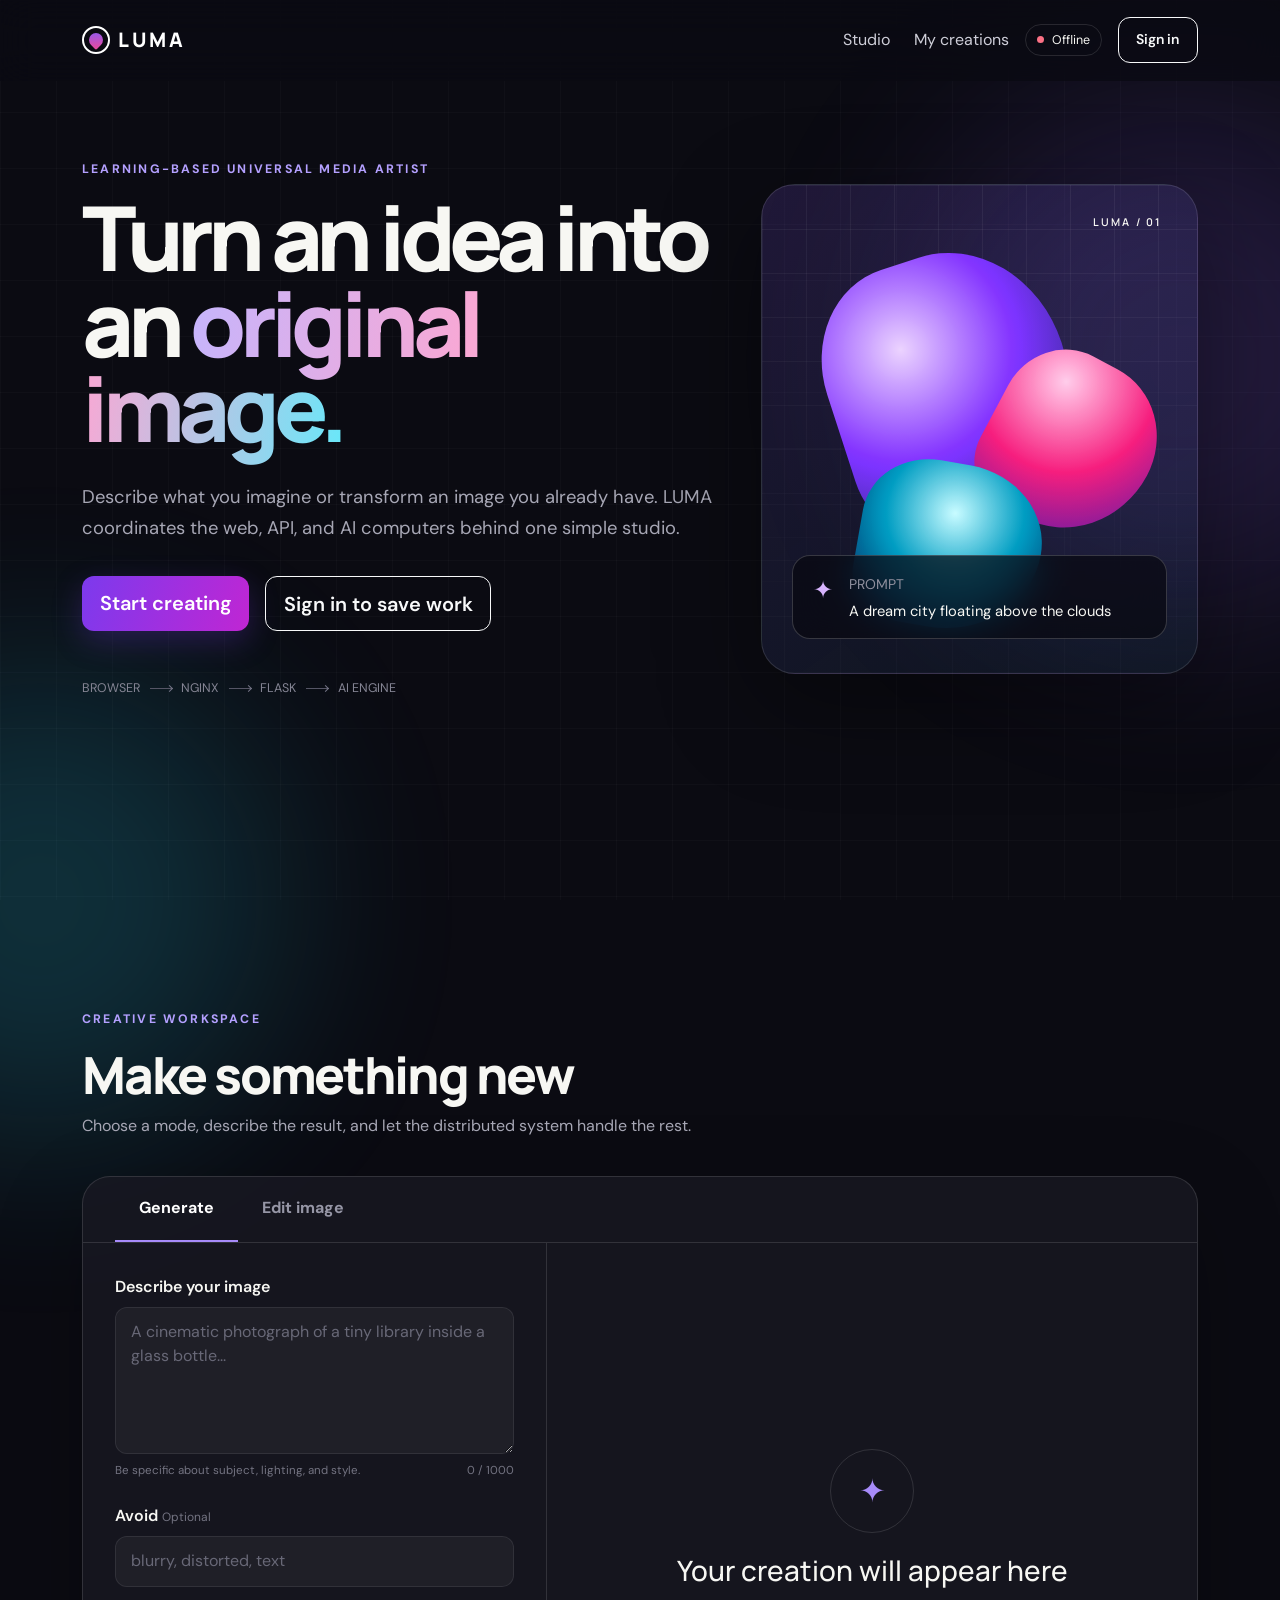
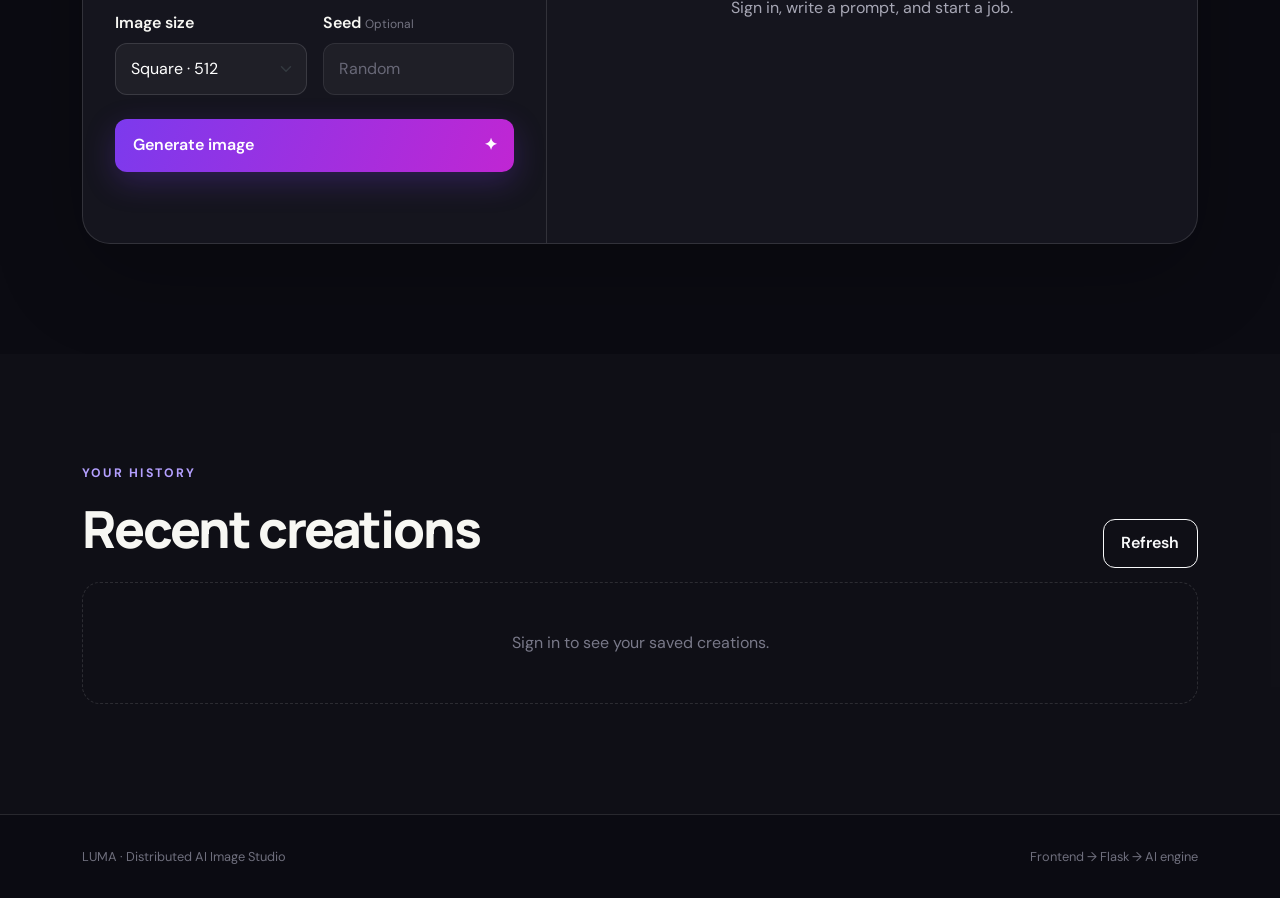
==== frontend/index.html @ ea2ad396 "docs(frontend): explain UI sections and browser flow in Thai" ====
<!doctype html>
<html lang="en">
<!-- ข้อมูลหน้าเว็บ ฟอนต์ Bootstrap และไฟล์ CSS ของโครงงาน -->
<head>
  <meta charset="utf-8">
  <meta name="viewport" content="width=device-width, initial-scale=1">
  <meta name="description" content="LUMA distributed AI image studio">
  <title>LUMA | AI Image Studio</title>
  <link rel="preconnect" href="https://fonts.googleapis.com">
  <link rel="preconnect" href="https://fonts.gstatic.com" crossorigin>
  <link href="https://fonts.googleapis.com/css2?family=DM+Sans:wght@400;500;600;700&family=Manrope:wght@600;700;800&display=swap" rel="stylesheet">
  <link href="https://cdn.jsdelivr.net/npm/bootstrap@5.3.3/dist/css/bootstrap.min.css" rel="stylesheet">
  <link rel="stylesheet" href="assets/styles.css">
</head>
<body>
  <!-- พื้นหลังตกแต่งที่ไม่เกี่ยวกับการประมวลผลภาพ AI -->
  <div class="ambient ambient-one"></div>
  <div class="ambient ambient-two"></div>

  <!-- แถบนำทาง แสดงสถานะบริการและการเข้าสู่ระบบ -->

  <nav class="navbar navbar-expand-lg navbar-dark fixed-top" aria-label="Main navigation">
    <div class="container-xl">
      <a class="navbar-brand d-flex align-items-center gap-2" href="#home" aria-label="LUMA home">
        <span class="brand-mark" aria-hidden="true"><span></span></span>
        <span>LUMA</span>
      </a>
      <button class="navbar-toggler" type="button" data-bs-toggle="collapse" data-bs-target="#mainNav" aria-controls="mainNav" aria-expanded="false" aria-label="Toggle navigation">
        <span class="navbar-toggler-icon"></span>
      </button>
      <div class="collapse navbar-collapse" id="mainNav">
        <div class="navbar-nav ms-auto align-items-lg-center gap-lg-2">
          <a class="nav-link" href="#studio">Studio</a>
          <a class="nav-link" href="#gallery">My creations</a>
          <span id="healthBadge" class="health-badge checking" title="Checking system health">
            <span class="health-dot"></span><span class="health-label">Checking</span>
          </span>
          <button id="loginButton" class="btn btn-sm btn-outline-light ms-lg-2" type="button">Sign in</button>
          <div id="userMenu" class="user-menu d-none ms-lg-2">
            <span id="usernameLabel"></span>
            <button id="logoutButton" class="btn btn-sm btn-ghost" type="button">Sign out</button>
          </div>
        </div>
      </div>
    </div>
  </nav>

  <main>
    <!-- ส่วนแนะนำโครงงานและปุ่มเข้าสู่พื้นที่สร้างภาพ -->
    <section id="home" class="hero-section">
      <div class="container-xl">
        <div class="row align-items-center g-5">
          <div class="col-lg-7">
            <p class="eyebrow">Learning-based Universal Media Artist</p>
            <h1>Turn an idea into an <span>original image.</span></h1>
            <p class="hero-copy">Describe what you imagine or transform an image you already have. LUMA coordinates the web, API, and AI computers behind one simple studio.</p>
            <div class="d-flex flex-wrap gap-3">
              <a href="#studio" class="btn btn-primary btn-lg">Start creating</a>
              <button id="heroSignIn" class="btn btn-outline-light btn-lg" type="button">Sign in to save work</button>
            </div>
            <div class="architecture-strip" aria-label="System request flow">
              <span>Browser</span><i></i><span>Nginx</span><i></i><span>Flask</span><i></i><span>AI engine</span>
            </div>
          </div>
          <div class="col-lg-5">
            <!-- ภาพประกอบตกแต่งด้วย CSS ไม่ใช่ผลลัพธ์ที่สร้างจาก AI -->
            <div class="hero-art" aria-hidden="true">
              <div class="art-grid"></div>
              <div class="orb orb-a"></div>
              <div class="orb orb-b"></div>
              <div class="orb orb-c"></div>
              <div class="prompt-card">
                <span class="spark">✦</span>
                <div>
                  <small>Prompt</small>
                  <p>A dream city floating above the clouds</p>
                </div>
              </div>
              <span class="art-label">LUMA / 01</span>
            </div>
          </div>
        </div>
      </div>
    </section>

    <!-- พื้นที่เลือกโหมดและรับคำสั่งสร้างหรือแก้ไขภาพ -->

    <section id="studio" class="studio-section">
      <div class="container-xl">
        <div class="section-heading">
          <p class="eyebrow">Creative workspace</p>
          <h2>Make something new</h2>
          <p>Choose a mode, describe the result, and let the distributed system handle the rest.</p>
        </div>

        <div class="studio-shell">
          <!-- แท็บเลือกโหมดที่ JavaScript ใช้สลับฟอร์ม -->
          <div class="studio-tabs" role="tablist" aria-label="Creation mode">
            <button class="studio-tab active" id="generateTab" type="button" role="tab" aria-selected="true">Generate</button>
            <button class="studio-tab" id="editTab" type="button" role="tab" aria-selected="false">Edit image</button>
          </div>

          <div class="row g-0">
            <div class="col-lg-5 control-panel">
              <!-- ฟอร์ม prompt สิ่งที่ไม่ต้องการ ขนาดภาพ และ seed -->
              <form id="generateForm">
                <label class="form-label" for="prompt">Describe your image</label>
                <textarea id="prompt" class="form-control" rows="5" maxlength="1000" required placeholder="A cinematic photograph of a tiny library inside a glass bottle..."></textarea>
                <div class="form-hint"><span>Be specific about subject, lighting, and style.</span><span id="promptCount">0 / 1000</span></div>

                <label class="form-label mt-4" for="negativePrompt">Avoid <span class="optional">Optional</span></label>
                <input id="negativePrompt" class="form-control" maxlength="1000" placeholder="blurry, distorted, text">

                <div class="row g-3 mt-2">
                  <div class="col-6">
                    <label class="form-label" for="imageSize">Image size</label>
                    <select id="imageSize" class="form-select">
                      <option value="512x512">Square · 512</option>
                      <option value="768x512">Landscape · 768 × 512</option>
                      <option value="512x768">Portrait · 512 × 768</option>
                      <option value="768x768">Large square · 768</option>
                    </select>
                  </div>
                  <div class="col-6">
                    <label class="form-label" for="seed">Seed <span class="optional">Optional</span></label>
                    <input id="seed" class="form-control" type="number" min="0" max="4294967295" placeholder="Random">
                  </div>
                </div>

                <button class="btn btn-primary w-100 mt-4 create-button" type="submit">
                  <span>Generate image</span><span aria-hidden="true">✦</span>
                </button>
              </form>

              <!-- ฟอร์มอัปโหลดภาพต้นทางและกำหนดระดับการแก้ไข -->

              <form id="editForm" class="d-none">
                <label class="upload-zone" for="editImage">
                  <input id="editImage" type="file" accept="image/png,image/jpeg,image/webp" required>
                  <span class="upload-icon">↥</span>
                  <strong>Choose an image</strong>
                  <small>PNG, JPEG, or WebP up to 16 MB</small>
                  <span id="fileName" class="file-name"></span>
                </label>

                <label class="form-label mt-4" for="editPrompt">Editing instruction</label>
                <textarea id="editPrompt" class="form-control" rows="4" maxlength="1000" required placeholder="Turn the background into a quiet snowy forest..."></textarea>

                <label class="form-label mt-4" for="strength">Transformation strength <span id="strengthValue">65%</span></label>
                <input id="strength" class="form-range" type="range" min="0" max="1" value="0.65" step="0.05">

                <button class="btn btn-primary w-100 mt-4 create-button" type="submit">
                  <span>Edit image</span><span aria-hidden="true">✦</span>
                </button>
              </form>
            </div>

            <!-- ส่วนผลลัพธ์ แยกสถานะว่าง กำลังประมวลผล และภาพที่เสร็จแล้ว -->

            <div class="col-lg-7 result-panel">
              <div id="emptyResult" class="empty-result">
                <div class="empty-icon">✦</div>
                <h3>Your creation will appear here</h3>
                <p>Sign in, write a prompt, and start a job.</p>
              </div>
              <!-- แสดงรหัสงานและความคืบหน้าที่ได้จากการ polling -->
              <div id="jobProgress" class="job-progress d-none" aria-live="polite">
                <div class="loader-orbit"><span></span></div>
                <p class="eyebrow">AI job in progress</p>
                <h3 id="jobStatusText">Preparing your request</h3>
                <div class="progress" role="progressbar" aria-label="Generation progress">
                  <div id="progressBar" class="progress-bar" style="width: 4%"></div>
                </div>
                <small id="jobIdLabel"></small>
              </div>
              <!-- แสดงภาพและลิงก์ดาวน์โหลดที่ Backend อนุญาต -->
              <div id="resultView" class="result-view d-none">
                <img id="resultImage" alt="Generated result">
                <div class="result-actions">
                  <div><small>Completed</small><strong id="resultPrompt"></strong></div>
                  <a id="downloadButton" class="btn btn-light" download>Download</a>
                </div>
              </div>
            </div>
          </div>
        </div>
      </div>
    </section>

    <!-- ประวัติงานของผู้ใช้และปุ่มโหลดข้อมูลใหม่ -->

    <section id="gallery" class="gallery-section">
      <div class="container-xl">
        <div class="section-heading d-flex flex-column flex-md-row justify-content-between align-items-md-end gap-3">
          <div><p class="eyebrow">Your history</p><h2>Recent creations</h2></div>
          <button id="refreshJobs" class="btn btn-outline-light" type="button">Refresh</button>
        </div>
        <div id="jobsGrid" class="row g-4"></div>
        <div id="emptyGallery" class="empty-gallery">Sign in to see your saved creations.</div>
      </div>
    </section>
  </main>

  <!-- ข้อความท้ายหน้าและลำดับบริการหลัก -->

  <footer>
    <div class="container-xl d-flex flex-column flex-md-row justify-content-between gap-2">
      <span>LUMA · Distributed AI Image Studio</span>
      <span>Frontend → Flask → AI engine</span>
    </div>
  </footer>

  <!-- หน้าต่างร่วมสำหรับสมัครสมาชิกและเข้าสู่ระบบ -->

  <div class="modal fade" id="authModal" tabindex="-1" aria-labelledby="authTitle" aria-hidden="true">
    <div class="modal-dialog modal-dialog-centered">
      <div class="modal-content auth-card">
        <button type="button" class="btn-close btn-close-white ms-auto" data-bs-dismiss="modal" aria-label="Close"></button>
        <p class="eyebrow">Welcome to LUMA</p>
        <h2 id="authTitle">Sign in</h2>
        <p id="authSubtitle">Continue creating and keep your image history.</p>
        <form id="authForm">
          <label class="form-label" for="username">Username</label>
          <input id="username" class="form-control" autocomplete="username" minlength="3" maxlength="40" required>
          <label class="form-label mt-3" for="password">Password</label>
          <input id="password" class="form-control" type="password" autocomplete="current-password" minlength="8" required>
          <div id="authError" class="form-error d-none" role="alert"></div>
          <button id="authSubmit" class="btn btn-primary w-100 mt-4" type="submit">Sign in</button>
        </form>
        <button id="authSwitch" class="auth-switch" type="button">Need an account? Register</button>
      </div>
    </div>
  </div>

  <!-- พื้นที่แจ้งผลการทำงานและข้อผิดพลาดแบบข้อความสั้น -->

  <div class="toast-container position-fixed bottom-0 end-0 p-3">
    <div id="appToast" class="toast text-bg-dark border-0" role="status" aria-live="polite">
      <div class="d-flex"><div id="toastMessage" class="toast-body"></div><button type="button" class="btn-close btn-close-white me-2 m-auto" data-bs-dismiss="toast" aria-label="Close"></button></div>
    </div>
  </div>

  <!-- โหลด Bootstrap ก่อน app.js ซึ่งเรียกใช้ Modal และ Toast -->

  <script src="https://cdn.jsdelivr.net/npm/bootstrap@5.3.3/dist/js/bootstrap.bundle.min.js"></script>
  <script src="assets/app.js"></script>
</body>
</html>
---- frontend/assets/styles.css ----
/* ตัวแปรสีที่ใช้ร่วมกันทั้งหน้าเว็บ */
:root {
  --ink: #f7f7f3;
  --muted: #a7a7b5;
  --night: #0b0b12;
  --panel: rgba(24, 24, 34, 0.84);
  --line: rgba(255, 255, 255, 0.12);
  --violet: #8b5cf6;
  --pink: #ec4899;
  --cyan: #22d3ee;
}

/* กำหนด box model ให้ความกว้างรวม padding และ border */

* { box-sizing: border-box; }

/* การเลื่อนไปยังส่วนต่าง ๆ ของหน้าเว็บ */

html { scroll-behavior: smooth; }

/* สีพื้น ตัวอักษร และขอบเขตหน้าเว็บ */

body {
  background: var(--night);
  color: var(--ink);
  font-family: "DM Sans", sans-serif;
  min-height: 100vh;
  overflow-x: hidden;
}

/* พื้นหลังลายตารางโดยไม่บังการคลิก */

body::before {
  background-image: linear-gradient(rgba(255,255,255,.025) 1px, transparent 1px), linear-gradient(90deg, rgba(255,255,255,.025) 1px, transparent 1px);
  background-size: 56px 56px;
  content: "";
  inset: 0;
  pointer-events: none;
  position: fixed;
  z-index: -2;
}

/* แสงพื้นหลังเบลอและตำแหน่งองค์ประกอบตกแต่ง */

.ambient { border-radius: 50%; filter: blur(100px); opacity: .18; pointer-events: none; position: fixed; z-index: -1; }
.ambient-one { background: var(--violet); height: 520px; right: -160px; top: 100px; width: 520px; }
.ambient-two { background: var(--cyan); bottom: -240px; height: 480px; left: -200px; width: 480px; }

/* ฟอนต์และขนาดหัวข้อที่ปรับตามความกว้างจอ */

h1, h2, h3, .navbar-brand { font-family: "Manrope", sans-serif; }
h1 { font-size: clamp(3.2rem, 7vw, 6.7rem); font-weight: 800; letter-spacing: -.07em; line-height: .95; max-width: 820px; }
h1 span { background: linear-gradient(100deg, #c4b5fd, #f9a8d4 52%, #67e8f9); -webkit-background-clip: text; background-clip: text; color: transparent; }
h2 { font-size: clamp(2rem, 4vw, 3.4rem); font-weight: 800; letter-spacing: -.04em; }

/* แถบนำทาง โลโก้ และปุ่มบัญชีผู้ใช้ */

.navbar { backdrop-filter: blur(18px); background: rgba(11, 11, 18, .72); border-bottom: 1px solid transparent; padding: 1rem 0; }
.navbar-brand { font-weight: 800; letter-spacing: .13em; }
.brand-mark { border: 2px solid white; border-radius: 50%; display: grid; height: 28px; place-items: center; transform: rotate(45deg); width: 28px; }
.brand-mark span { background: linear-gradient(135deg, var(--violet), var(--pink)); border-radius: 50% 50% 10% 50%; height: 14px; width: 14px; }
.nav-link { color: #ceced8; }
.nav-link:hover { color: white; }
.btn-ghost { color: #c9c9d4; }

/* สีและจุดแสดงสถานะพร้อมใช้งานหรือขาดการเชื่อมต่อ */

.health-badge { align-items: center; border: 1px solid var(--line); border-radius: 99px; display: inline-flex; font-size: .78rem; gap: .45rem; margin: .5rem 0; padding: .35rem .7rem; }
.health-dot { background: #fbbf24; border-radius: 50%; height: 7px; width: 7px; }
.health-badge.ok .health-dot { background: #34d399; box-shadow: 0 0 10px #34d399; }
.health-badge.offline .health-dot { background: #fb7185; }
.user-menu { align-items: center; display: flex; gap: .4rem; }

/* ส่วนแนะนำ ปุ่มหลัก และแผนผังลำดับบริการ */

.hero-section { min-height: 100vh; padding: 160px 0 90px; }
.eyebrow { color: #b4a0ff; font-size: .77rem; font-weight: 700; letter-spacing: .18em; margin-bottom: 1rem; text-transform: uppercase; }
.hero-copy { color: var(--muted); font-size: 1.15rem; line-height: 1.7; margin: 2rem 0; max-width: 660px; }
.btn { border-radius: 12px; font-weight: 600; padding: .72rem 1.1rem; }
.btn-primary { background: linear-gradient(110deg, #7c3aed, #c026d3); border: 0; box-shadow: 0 10px 30px rgba(124, 58, 237, .25); }
.btn-primary:hover { background: linear-gradient(110deg, #8b5cf6, #db2777); transform: translateY(-1px); }
.architecture-strip { align-items: center; color: #858594; display: flex; flex-wrap: wrap; font-size: .78rem; gap: .6rem; margin-top: 3rem; text-transform: uppercase; }
.architecture-strip i { background: #555565; height: 1px; position: relative; width: 22px; }
.architecture-strip i::after { border-right: 1px solid #777789; border-top: 1px solid #777789; content: ""; height: 5px; position: absolute; right: 0; top: -2px; transform: rotate(45deg); width: 5px; }

/* จัดรูปทรงและแสงของภาพประกอบหน้าแรกด้วย CSS */

.hero-art { aspect-ratio: 1 / 1.12; background: linear-gradient(145deg, rgba(139,92,246,.17), rgba(34,211,238,.05)); border: 1px solid var(--line); border-radius: 34px; box-shadow: 0 30px 100px rgba(0,0,0,.4); overflow: hidden; position: relative; }
.art-grid { background-image: linear-gradient(rgba(255,255,255,.06) 1px, transparent 1px), linear-gradient(90deg, rgba(255,255,255,.06) 1px, transparent 1px); background-size: 44px 44px; inset: 0; mask-image: linear-gradient(to bottom, black, transparent); position: absolute; }
.orb { border-radius: 45% 55% 65% 35%; filter: saturate(1.2); position: absolute; }
.orb-a { background: radial-gradient(circle at 35% 30%, #e9d5ff, #7c3aed 45%, #172554); height: 56%; left: 16%; top: 14%; transform: rotate(-18deg); width: 55%; }
.orb-b { background: radial-gradient(circle at 30% 20%, #fbcfe8, #db2777 50%, #4c1d95); height: 36%; right: 10%; top: 35%; transform: rotate(28deg); width: 38%; }
.orb-c { background: radial-gradient(circle at 50% 30%, #cffafe, #0891b2 50%, #1e1b4b); bottom: 9%; height: 34%; left: 22%; transform: rotate(10deg); width: 42%; }
.prompt-card { align-items: flex-start; backdrop-filter: blur(18px); background: rgba(9,9,17,.72); border: 1px solid rgba(255,255,255,.18); border-radius: 18px; bottom: 7%; display: flex; gap: 1rem; left: 7%; padding: 1rem 1.2rem; position: absolute; right: 7%; }
.prompt-card .spark { color: #d8b4fe; font-size: 1.5rem; }
.prompt-card small { color: #8f8f9d; text-transform: uppercase; }
.prompt-card p { font-size: .92rem; margin: .2rem 0 0; }
.art-label { font: 600 .67rem "Manrope"; letter-spacing: .2em; position: absolute; right: 8%; top: 6%; }

/* ระยะห่างพื้นที่ทำงาน แท็บ ฟอร์ม และช่องอัปโหลด */

.studio-section, .gallery-section { padding: 110px 0; }
.section-heading { margin-bottom: 2.4rem; }
.section-heading > p:last-child { color: var(--muted); max-width: 650px; }
.studio-shell { background: var(--panel); border: 1px solid var(--line); border-radius: 28px; box-shadow: 0 30px 90px rgba(0,0,0,.24); overflow: hidden; }
.studio-tabs { border-bottom: 1px solid var(--line); display: flex; padding: 0 2rem; }
.studio-tab { background: none; border: 0; border-bottom: 2px solid transparent; color: #9696a6; font-weight: 700; padding: 1.2rem 1.5rem; }
.studio-tab.active { border-color: #a78bfa; color: white; }
.control-panel { border-right: 1px solid var(--line); padding: 2rem; }
.form-label { font-weight: 600; }
.optional { color: #747482; font-size: .75rem; font-weight: 400; }
.form-control, .form-select { background-color: rgba(255,255,255,.045); border: 1px solid var(--line); border-radius: 12px; color: white; padding: .8rem .95rem; }
.form-control:focus, .form-select:focus { background-color: rgba(255,255,255,.065); border-color: #8b5cf6; box-shadow: 0 0 0 .2rem rgba(139,92,246,.16); color: white; }
.form-control::placeholder { color: #686877; }
.form-select { color-scheme: dark; }
.form-hint { color: #747482; display: flex; font-size: .72rem; justify-content: space-between; margin-top: .5rem; }
.create-button { align-items: center; display: flex; justify-content: space-between; padding: .9rem 1.1rem; }
.form-range::-webkit-slider-thumb { background: #9f7aea; }
.upload-zone { align-items: center; border: 1px dashed #555567; border-radius: 16px; cursor: pointer; display: flex; flex-direction: column; padding: 2.5rem 1rem; text-align: center; transition: .2s; }
.upload-zone:hover { background: rgba(139,92,246,.07); border-color: #8b5cf6; }
.upload-zone input { height: 1px; opacity: 0; position: absolute; width: 1px; }
.upload-zone small { color: #797988; }
.upload-icon { color: #c4b5fd; font-size: 2rem; }
.file-name { color: #67e8f9; font-size: .8rem; margin-top: .6rem; }

/* พื้นที่รอผล แถบความคืบหน้า และภาพพร้อมปุ่มดาวน์โหลด */

.result-panel { min-height: 600px; position: relative; }
.empty-result, .job-progress { align-items: center; display: flex; flex-direction: column; height: 100%; justify-content: center; min-height: 600px; padding: 2rem; text-align: center; }
.empty-icon { border: 1px solid var(--line); border-radius: 50%; color: #a78bfa; display: grid; font-size: 2rem; height: 84px; margin-bottom: 1.3rem; place-items: center; width: 84px; }
.empty-result p, .job-progress small { color: var(--muted); }
.loader-orbit { animation: spin 2s linear infinite; border: 1px solid rgba(255,255,255,.16); border-radius: 50%; height: 90px; margin-bottom: 2rem; position: relative; width: 90px; }
.loader-orbit span { background: #c084fc; border-radius: 50%; box-shadow: 0 0 18px #c084fc; height: 13px; left: 8px; position: absolute; top: 8px; width: 13px; }
/* หมุนตัวแสดงการรอขณะงานยังประมวลผล */
@keyframes spin { to { transform: rotate(360deg); } }
.job-progress .progress { background: rgba(255,255,255,.08); height: 5px; margin: 1.3rem 0; max-width: 380px; width: 80%; }
.progress-bar { background: linear-gradient(90deg, #8b5cf6, #ec4899); transition: width .5s ease; }
.result-view { height: 100%; min-height: 600px; position: relative; }
.result-view > img { height: 100%; inset: 0; object-fit: cover; position: absolute; width: 100%; }
.result-actions { align-items: center; backdrop-filter: blur(20px); background: rgba(7,7,13,.72); border: 1px solid rgba(255,255,255,.18); border-radius: 16px; bottom: 1.3rem; display: flex; justify-content: space-between; left: 1.3rem; padding: .9rem 1rem; position: absolute; right: 1.3rem; }
.result-actions div { display: flex; flex-direction: column; min-width: 0; }
.result-actions small { color: #75e6c2; }
.result-actions strong { overflow: hidden; text-overflow: ellipsis; white-space: nowrap; }

/* การ์ดประวัติภาพและสีสถานะงานแต่ละชนิด */

.gallery-section { background: rgba(255,255,255,.018); }
.gallery-card { background: #15151e; border: 1px solid var(--line); border-radius: 18px; height: 100%; overflow: hidden; }
.gallery-image { aspect-ratio: 1 / .76; background: #20202b; object-fit: cover; width: 100%; }
.gallery-placeholder { align-items: center; aspect-ratio: 1 / .76; color: #777788; display: flex; justify-content: center; }
.gallery-meta { padding: 1rem; }
.gallery-meta p { font-weight: 600; margin: 0; overflow: hidden; text-overflow: ellipsis; white-space: nowrap; }
.gallery-meta small { color: #7f7f90; }
.status-pill { border-radius: 99px; display: inline-block; font-size: .68rem; font-weight: 700; margin-top: .7rem; padding: .25rem .55rem; text-transform: uppercase; }
.status-completed { background: rgba(52,211,153,.13); color: #6ee7b7; }
.status-failed { background: rgba(251,113,133,.13); color: #fda4af; }
.status-processing, .status-queued { background: rgba(96,165,250,.13); color: #93c5fd; }
.empty-gallery { border: 1px dashed var(--line); border-radius: 18px; color: #797989; padding: 3rem; text-align: center; }

/* หน้าต่างบัญชีผู้ใช้และข้อความตรวจข้อมูลผิดพลาด */

.auth-card { background: #171721; border: 1px solid var(--line); border-radius: 24px; color: white; padding: 2rem; }
.auth-card .btn-close { position: absolute; right: 1.2rem; top: 1.2rem; }
.auth-card > p:not(.eyebrow) { color: var(--muted); }
.auth-switch { background: none; border: 0; color: #c4b5fd; margin-top: 1rem; width: 100%; }
.form-error { background: rgba(251,113,133,.12); border: 1px solid rgba(251,113,133,.3); border-radius: 10px; color: #fecdd3; font-size: .85rem; margin-top: 1rem; padding: .7rem; }

/* เส้นขอบ สี และระยะของข้อความท้ายหน้า */

footer { border-top: 1px solid var(--line); color: #6f6f7d; font-size: .8rem; padding: 2rem 0; }

/* ปรับแถบนำทางและพื้นที่ทำงานสำหรับแท็บเล็ตหรือจอแคบ */

@media (max-width: 991px) {
  .navbar-collapse { background: #111119; border: 1px solid var(--line); border-radius: 16px; margin-top: 1rem; padding: 1rem; }
  .hero-section { padding-top: 130px; }
  .hero-art { margin: auto; max-width: 570px; }
  .control-panel { border-bottom: 1px solid var(--line); border-right: 0; }
  .result-panel, .empty-result, .job-progress, .result-view { min-height: 520px; }
}

/* ลดระยะและขนาดพื้นที่แสดงผลให้เหมาะกับโทรศัพท์ */

@media (max-width: 575px) {
  h1 { font-size: 3.3rem; }
  .hero-section { padding-bottom: 60px; }
  .studio-section, .gallery-section { padding: 75px 0; }
  .control-panel { padding: 1.3rem; }
  .studio-tabs { padding: 0 .5rem; }
  .result-panel, .empty-result, .job-progress, .result-view { min-height: 420px; }
  .architecture-strip { display: none; }
}

/* ลดแอนิเมชันตามการตั้งค่าการเข้าถึงของผู้ใช้ */

@media (prefers-reduced-motion: reduce) {
  html { scroll-behavior: auto; }
  *, *::before, *::after { animation-duration: .01ms !important; transition-duration: .01ms !important; }
}
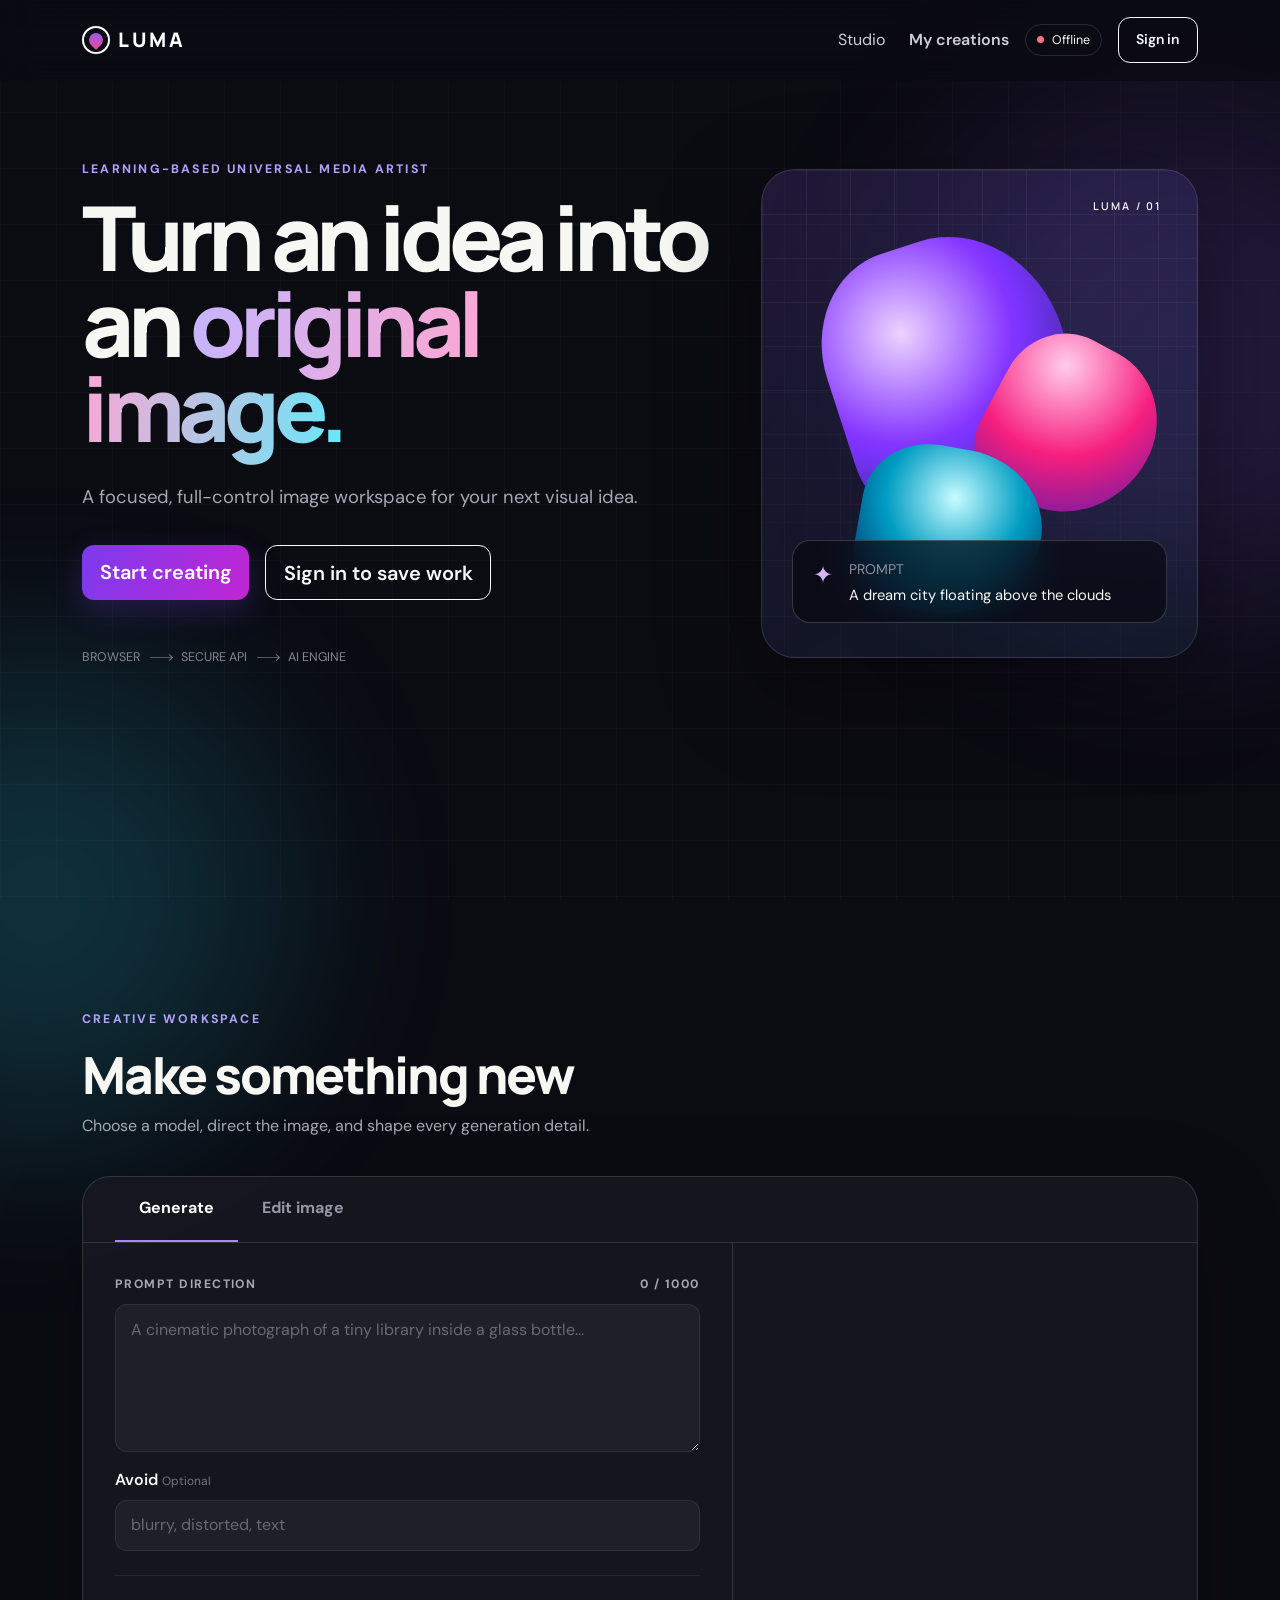
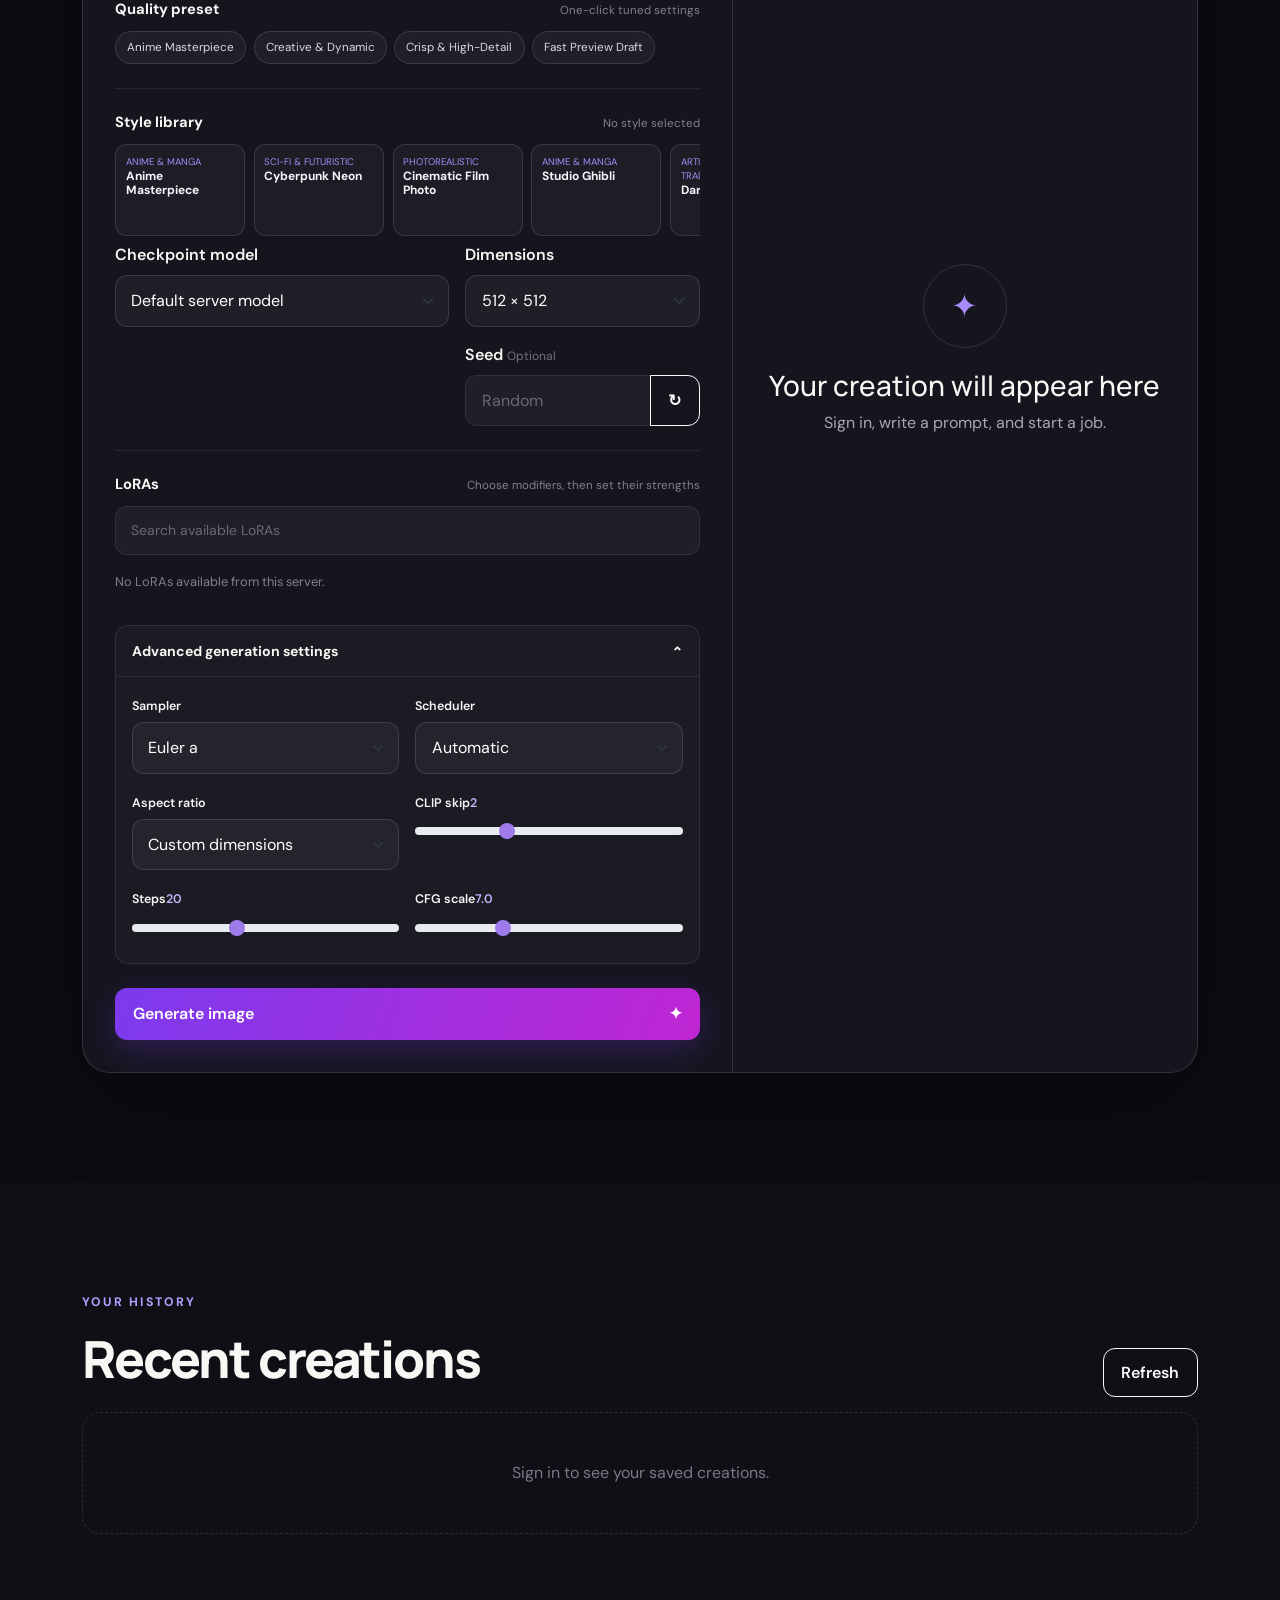
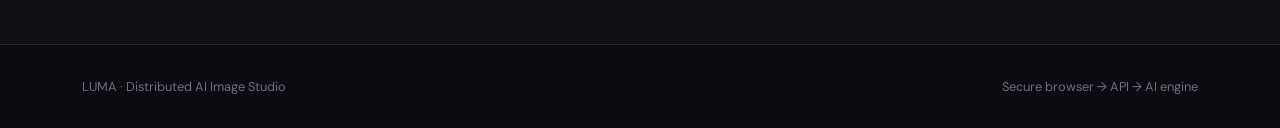
==== commit 56d2b1b1: "feat: add frontend application files for Project LUMA" ====
--- a/frontend/index.html
+++ b/frontend/index.html
@@ -1,249 +1,26 @@
 <!doctype html>
 <html lang="en">
-<!-- ข้อมูลหน้าเว็บ ฟอนต์ Bootstrap และไฟล์ CSS ของโครงงาน -->
 <head>
-  <meta charset="utf-8">
-  <meta name="viewport" content="width=device-width, initial-scale=1">
-  <meta name="description" content="LUMA distributed AI image studio">
-  <title>LUMA | AI Image Studio</title>
-  <link rel="preconnect" href="https://fonts.googleapis.com">
-  <link rel="preconnect" href="https://fonts.gstatic.com" crossorigin>
-  <link href="https://fonts.googleapis.com/css2?family=DM+Sans:wght@400;500;600;700&family=Manrope:wght@600;700;800&display=swap" rel="stylesheet">
-  <link href="https://cdn.jsdelivr.net/npm/bootstrap@5.3.3/dist/css/bootstrap.min.css" rel="stylesheet">
-  <link rel="stylesheet" href="assets/styles.css">
+  <meta charset="utf-8"><meta name="viewport" content="width=device-width, initial-scale=1"><meta name="description" content="LUMA AI image studio"><title>LUMA | AI Image Studio</title>
+  <link rel="preconnect" href="https://fonts.googleapis.com"><link rel="preconnect" href="https://fonts.gstatic.com" crossorigin><link href="https://fonts.googleapis.com/css2?family=DM+Sans:wght@400;500;600;700&family=Manrope:wght@600;700;800&display=swap" rel="stylesheet"><link href="https://cdn.jsdelivr.net/npm/bootstrap@5.3.3/dist/css/bootstrap.min.css" rel="stylesheet"><link rel="stylesheet" href="assets/styles.css">
 </head>
 <body>
-  <!-- พื้นหลังตกแต่งที่ไม่เกี่ยวกับการประมวลผลภาพ AI -->
-  <div class="ambient ambient-one"></div>
-  <div class="ambient ambient-two"></div>
-
-  <!-- แถบนำทาง แสดงสถานะบริการและการเข้าสู่ระบบ -->
-
-  <nav class="navbar navbar-expand-lg navbar-dark fixed-top" aria-label="Main navigation">
-    <div class="container-xl">
-      <a class="navbar-brand d-flex align-items-center gap-2" href="#home" aria-label="LUMA home">
-        <span class="brand-mark" aria-hidden="true"><span></span></span>
-        <span>LUMA</span>
-      </a>
-      <button class="navbar-toggler" type="button" data-bs-toggle="collapse" data-bs-target="#mainNav" aria-controls="mainNav" aria-expanded="false" aria-label="Toggle navigation">
-        <span class="navbar-toggler-icon"></span>
-      </button>
-      <div class="collapse navbar-collapse" id="mainNav">
-        <div class="navbar-nav ms-auto align-items-lg-center gap-lg-2">
-          <a class="nav-link" href="#studio">Studio</a>
-          <a class="nav-link" href="#gallery">My creations</a>
-          <span id="healthBadge" class="health-badge checking" title="Checking system health">
-            <span class="health-dot"></span><span class="health-label">Checking</span>
-          </span>
-          <button id="loginButton" class="btn btn-sm btn-outline-light ms-lg-2" type="button">Sign in</button>
-          <div id="userMenu" class="user-menu d-none ms-lg-2">
-            <span id="usernameLabel"></span>
-            <button id="logoutButton" class="btn btn-sm btn-ghost" type="button">Sign out</button>
-          </div>
-        </div>
-      </div>
-    </div>
-  </nav>
-
-  <main>
-    <!-- ส่วนแนะนำโครงงานและปุ่มเข้าสู่พื้นที่สร้างภาพ -->
-    <section id="home" class="hero-section">
-      <div class="container-xl">
-        <div class="row align-items-center g-5">
-          <div class="col-lg-7">
-            <p class="eyebrow">Learning-based Universal Media Artist</p>
-            <h1>Turn an idea into an <span>original image.</span></h1>
-            <p class="hero-copy">Describe what you imagine or transform an image you already have. LUMA coordinates the web, API, and AI computers behind one simple studio.</p>
-            <div class="d-flex flex-wrap gap-3">
-              <a href="#studio" class="btn btn-primary btn-lg">Start creating</a>
-              <button id="heroSignIn" class="btn btn-outline-light btn-lg" type="button">Sign in to save work</button>
-            </div>
-            <div class="architecture-strip" aria-label="System request flow">
-              <span>Browser</span><i></i><span>Nginx</span><i></i><span>Flask</span><i></i><span>AI engine</span>
-            </div>
-          </div>
-          <div class="col-lg-5">
-            <!-- ภาพประกอบตกแต่งด้วย CSS ไม่ใช่ผลลัพธ์ที่สร้างจาก AI -->
-            <div class="hero-art" aria-hidden="true">
-              <div class="art-grid"></div>
-              <div class="orb orb-a"></div>
-              <div class="orb orb-b"></div>
-              <div class="orb orb-c"></div>
-              <div class="prompt-card">
-                <span class="spark">✦</span>
-                <div>
-                  <small>Prompt</small>
-                  <p>A dream city floating above the clouds</p>
-                </div>
-              </div>
-              <span class="art-label">LUMA / 01</span>
-            </div>
-          </div>
-        </div>
-      </div>
-    </section>
-
-    <!-- พื้นที่เลือกโหมดและรับคำสั่งสร้างหรือแก้ไขภาพ -->
-
-    <section id="studio" class="studio-section">
-      <div class="container-xl">
-        <div class="section-heading">
-          <p class="eyebrow">Creative workspace</p>
-          <h2>Make something new</h2>
-          <p>Choose a mode, describe the result, and let the distributed system handle the rest.</p>
-        </div>
-
-        <div class="studio-shell">
-          <!-- แท็บเลือกโหมดที่ JavaScript ใช้สลับฟอร์ม -->
-          <div class="studio-tabs" role="tablist" aria-label="Creation mode">
-            <button class="studio-tab active" id="generateTab" type="button" role="tab" aria-selected="true">Generate</button>
-            <button class="studio-tab" id="editTab" type="button" role="tab" aria-selected="false">Edit image</button>
-          </div>
-
-          <div class="row g-0">
-            <div class="col-lg-5 control-panel">
-              <!-- ฟอร์ม prompt สิ่งที่ไม่ต้องการ ขนาดภาพ และ seed -->
-              <form id="generateForm">
-                <label class="form-label" for="prompt">Describe your image</label>
-                <textarea id="prompt" class="form-control" rows="5" maxlength="1000" required placeholder="A cinematic photograph of a tiny library inside a glass bottle..."></textarea>
-                <div class="form-hint"><span>Be specific about subject, lighting, and style.</span><span id="promptCount">0 / 1000</span></div>
-
-                <label class="form-label mt-4" for="negativePrompt">Avoid <span class="optional">Optional</span></label>
-                <input id="negativePrompt" class="form-control" maxlength="1000" placeholder="blurry, distorted, text">
-
-                <div class="row g-3 mt-2">
-                  <div class="col-6">
-                    <label class="form-label" for="imageSize">Image size</label>
-                    <select id="imageSize" class="form-select">
-                      <option value="512x512">Square · 512</option>
-                      <option value="768x512">Landscape · 768 × 512</option>
-                      <option value="512x768">Portrait · 512 × 768</option>
-                      <option value="768x768">Large square · 768</option>
-                    </select>
-                  </div>
-                  <div class="col-6">
-                    <label class="form-label" for="seed">Seed <span class="optional">Optional</span></label>
-                    <input id="seed" class="form-control" type="number" min="0" max="4294967295" placeholder="Random">
-                  </div>
-                </div>
-
-                <button class="btn btn-primary w-100 mt-4 create-button" type="submit">
-                  <span>Generate image</span><span aria-hidden="true">✦</span>
-                </button>
-              </form>
-
-              <!-- ฟอร์มอัปโหลดภาพต้นทางและกำหนดระดับการแก้ไข -->
-
-              <form id="editForm" class="d-none">
-                <label class="upload-zone" for="editImage">
-                  <input id="editImage" type="file" accept="image/png,image/jpeg,image/webp" required>
-                  <span class="upload-icon">↥</span>
-                  <strong>Choose an image</strong>
-                  <small>PNG, JPEG, or WebP up to 16 MB</small>
-                  <span id="fileName" class="file-name"></span>
-                </label>
-
-                <label class="form-label mt-4" for="editPrompt">Editing instruction</label>
-                <textarea id="editPrompt" class="form-control" rows="4" maxlength="1000" required placeholder="Turn the background into a quiet snowy forest..."></textarea>
-
-                <label class="form-label mt-4" for="strength">Transformation strength <span id="strengthValue">65%</span></label>
-                <input id="strength" class="form-range" type="range" min="0" max="1" value="0.65" step="0.05">
-
-                <button class="btn btn-primary w-100 mt-4 create-button" type="submit">
-                  <span>Edit image</span><span aria-hidden="true">✦</span>
-                </button>
-              </form>
-            </div>
-
-            <!-- ส่วนผลลัพธ์ แยกสถานะว่าง กำลังประมวลผล และภาพที่เสร็จแล้ว -->
-
-            <div class="col-lg-7 result-panel">
-              <div id="emptyResult" class="empty-result">
-                <div class="empty-icon">✦</div>
-                <h3>Your creation will appear here</h3>
-                <p>Sign in, write a prompt, and start a job.</p>
-              </div>
-              <!-- แสดงรหัสงานและความคืบหน้าที่ได้จากการ polling -->
-              <div id="jobProgress" class="job-progress d-none" aria-live="polite">
-                <div class="loader-orbit"><span></span></div>
-                <p class="eyebrow">AI job in progress</p>
-                <h3 id="jobStatusText">Preparing your request</h3>
-                <div class="progress" role="progressbar" aria-label="Generation progress">
-                  <div id="progressBar" class="progress-bar" style="width: 4%"></div>
-                </div>
-                <small id="jobIdLabel"></small>
-              </div>
-              <!-- แสดงภาพและลิงก์ดาวน์โหลดที่ Backend อนุญาต -->
-              <div id="resultView" class="result-view d-none">
-                <img id="resultImage" alt="Generated result">
-                <div class="result-actions">
-                  <div><small>Completed</small><strong id="resultPrompt"></strong></div>
-                  <a id="downloadButton" class="btn btn-light" download>Download</a>
-                </div>
-              </div>
-            </div>
-          </div>
-        </div>
-      </div>
-    </section>
-
-    <!-- ประวัติงานของผู้ใช้และปุ่มโหลดข้อมูลใหม่ -->
-
-    <section id="gallery" class="gallery-section">
-      <div class="container-xl">
-        <div class="section-heading d-flex flex-column flex-md-row justify-content-between align-items-md-end gap-3">
-          <div><p class="eyebrow">Your history</p><h2>Recent creations</h2></div>
-          <button id="refreshJobs" class="btn btn-outline-light" type="button">Refresh</button>
-        </div>
-        <div id="jobsGrid" class="row g-4"></div>
-        <div id="emptyGallery" class="empty-gallery">Sign in to see your saved creations.</div>
-      </div>
-    </section>
-  </main>
-
-  <!-- ข้อความท้ายหน้าและลำดับบริการหลัก -->
-
-  <footer>
-    <div class="container-xl d-flex flex-column flex-md-row justify-content-between gap-2">
-      <span>LUMA · Distributed AI Image Studio</span>
-      <span>Frontend → Flask → AI engine</span>
-    </div>
-  </footer>
-
-  <!-- หน้าต่างร่วมสำหรับสมัครสมาชิกและเข้าสู่ระบบ -->
-
-  <div class="modal fade" id="authModal" tabindex="-1" aria-labelledby="authTitle" aria-hidden="true">
-    <div class="modal-dialog modal-dialog-centered">
-      <div class="modal-content auth-card">
-        <button type="button" class="btn-close btn-close-white ms-auto" data-bs-dismiss="modal" aria-label="Close"></button>
-        <p class="eyebrow">Welcome to LUMA</p>
-        <h2 id="authTitle">Sign in</h2>
-        <p id="authSubtitle">Continue creating and keep your image history.</p>
-        <form id="authForm">
-          <label class="form-label" for="username">Username</label>
-          <input id="username" class="form-control" autocomplete="username" minlength="3" maxlength="40" required>
-          <label class="form-label mt-3" for="password">Password</label>
-          <input id="password" class="form-control" type="password" autocomplete="current-password" minlength="8" required>
-          <div id="authError" class="form-error d-none" role="alert"></div>
-          <button id="authSubmit" class="btn btn-primary w-100 mt-4" type="submit">Sign in</button>
-        </form>
-        <button id="authSwitch" class="auth-switch" type="button">Need an account? Register</button>
-      </div>
-    </div>
-  </div>
-
-  <!-- พื้นที่แจ้งผลการทำงานและข้อผิดพลาดแบบข้อความสั้น -->
-
-  <div class="toast-container position-fixed bottom-0 end-0 p-3">
-    <div id="appToast" class="toast text-bg-dark border-0" role="status" aria-live="polite">
-      <div class="d-flex"><div id="toastMessage" class="toast-body"></div><button type="button" class="btn-close btn-close-white me-2 m-auto" data-bs-dismiss="toast" aria-label="Close"></button></div>
-    </div>
-  </div>
-
-  <!-- โหลด Bootstrap ก่อน app.js ซึ่งเรียกใช้ Modal และ Toast -->
-
-  <script src="https://cdn.jsdelivr.net/npm/bootstrap@5.3.3/dist/js/bootstrap.bundle.min.js"></script>
-  <script src="assets/app.js"></script>
-</body>
-</html>
-
+<div class="ambient ambient-one"></div><div class="ambient ambient-two"></div>
+<nav class="navbar navbar-expand-lg navbar-dark fixed-top"><div class="container-xl"><a class="navbar-brand d-flex align-items-center gap-2" href="#home"><span class="brand-mark"><span></span></span><span>LUMA</span></a><button class="navbar-toggler" type="button" data-bs-toggle="collapse" data-bs-target="#mainNav"><span class="navbar-toggler-icon"></span></button><div class="collapse navbar-collapse" id="mainNav"><div class="navbar-nav ms-auto align-items-lg-center gap-lg-2"><a class="nav-link" href="#studio">Studio</a><button id="galleryButton" class="nav-link btn btn-link" type="button">My creations</button><span id="healthBadge" class="health-badge checking"><span class="health-dot"></span><span class="health-label">Checking</span></span><button id="loginButton" class="btn btn-sm btn-outline-light ms-lg-2" type="button">Sign in</button><div id="userMenu" class="user-menu d-none ms-lg-2"><span id="usernameLabel"></span><button id="logoutButton" class="btn btn-sm btn-ghost" type="button">Sign out</button></div></div></div></div></nav>
+<main>
+<section id="home" class="hero-section"><div class="container-xl"><div class="row align-items-center g-5"><div class="col-lg-7"><p class="eyebrow">Learning-based Universal Media Artist</p><h1>Turn an idea into an <span>original image.</span></h1><p class="hero-copy">A focused, full-control image workspace for your next visual idea.</p><div class="d-flex flex-wrap gap-3"><a href="#studio" class="btn btn-primary btn-lg">Start creating</a><button id="heroSignIn" class="btn btn-outline-light btn-lg" type="button">Sign in to save work</button></div><div class="architecture-strip"><span>Browser</span><i></i><span>Secure API</span><i></i><span>AI engine</span></div></div><div class="col-lg-5"><div class="hero-art" aria-hidden="true"><div class="art-grid"></div><div class="orb orb-a"></div><div class="orb orb-b"></div><div class="orb orb-c"></div><div class="prompt-card"><span class="spark">✦</span><div><small>Prompt</small><p>A dream city floating above the clouds</p></div></div><span class="art-label">LUMA / 01</span></div></div></div></div></section>
+<section id="studio" class="studio-section"><div class="container-xl"><div class="section-heading"><p class="eyebrow">Creative workspace</p><h2>Make something new</h2><p>Choose a model, direct the image, and shape every generation detail.</p></div><div class="studio-shell"><div class="studio-tabs" role="tablist"><button class="studio-tab active" id="generateTab" type="button" role="tab" aria-selected="true">Generate</button><button class="studio-tab" id="editTab" type="button" role="tab" aria-selected="false">Edit image</button></div><div class="row g-0"><div class="col-xl-7 control-panel">
+<form id="generateForm" novalidate><div class="form-section-head"><span>Prompt direction</span><span id="promptCount">0 / 1000</span></div><div class="prompt-wrap"><textarea id="prompt" class="form-control" rows="5" minlength="3" maxlength="1000" required placeholder="A cinematic photograph of a tiny library inside a glass bottle..."></textarea><div id="promptAutocomplete" class="tag-autocomplete d-none" role="listbox"></div></div><label class="form-label mt-3" for="negativePrompt">Avoid <span class="optional">Optional</span></label><div class="prompt-wrap"><input id="negativePrompt" class="form-control" maxlength="1000" placeholder="blurry, distorted, text"><div id="negativeAutocomplete" class="tag-autocomplete d-none" role="listbox"></div></div>
+<div class="control-group"><div class="group-label"><span>Quality preset</span><small>One-click tuned settings</small></div><div id="qualityPresets" class="preset-list"></div></div><div class="control-group"><div class="group-label"><span>Style library</span><small id="selectedStyleLabel">No style selected</small></div><div id="styleGallery" class="style-gallery" aria-label="Style presets"></div></div>
+<div class="row g-3"><div class="col-md-7"><label class="form-label" for="modelSelect">Checkpoint model</label><select id="modelSelect" class="form-select"><option value="">Loading models…</option></select><div id="modelPreview" class="selection-preview d-none"></div></div><div class="col-md-5"><label class="form-label" for="imageSize">Dimensions</label><select id="imageSize" class="form-select"><option value="512x512">512 × 512</option><option value="768x768">768 × 768</option><option value="512x768">512 × 768</option><option value="768x512">768 × 512</option></select><label class="form-label mt-3" for="seed">Seed <span class="optional">Optional</span></label><div class="input-group"><input id="seed" class="form-control" type="number" min="0" max="4294967295" placeholder="Random"><button id="randomSeed" class="btn btn-outline-light" type="button" title="Randomize seed">↻</button></div></div></div>
+<div class="control-group"><div class="group-label"><span>LoRAs</span><small>Choose modifiers, then set their strengths</small></div><input id="loraSearch" class="form-control form-control-sm mb-2" placeholder="Search available LoRAs"><div id="loraList" class="lora-list"></div></div>
+<details class="advanced-settings" open><summary>Advanced generation settings <span>⌄</span></summary><div class="advanced-body"><div class="row g-3"><div class="col-sm-6"><label class="form-label" for="sampler">Sampler</label><select id="sampler" class="form-select"></select></div><div class="col-sm-6"><label class="form-label" for="scheduler">Scheduler</label><select id="scheduler" class="form-select"></select></div><div class="col-sm-6"><label class="form-label" for="aspectRatio">Aspect ratio</label><select id="aspectRatio" class="form-select"><option value="">Custom dimensions</option><option value="1024x1024">1:1 · 1024 × 1024</option><option value="832x1216">2:3 · 832 × 1216</option><option value="1216x832">3:2 · 1216 × 832</option><option value="768x1024">3:4 · 768 × 1024</option><option value="1024x768">4:3 · 1024 × 768</option></select></div><div class="col-sm-6"><label class="form-label" for="clipSkip">CLIP skip <output id="clipSkipValue">2</output></label><input id="clipSkip" class="form-range" type="range" min="1" max="4" value="2"></div><div class="col-sm-6"><label class="form-label" for="steps">Steps <output id="stepsValue">20</output></label><input id="steps" class="form-range" type="range" min="1" max="50" value="20"></div><div class="col-sm-6"><label class="form-label" for="cfgScale">CFG scale <output id="cfgValue">7.0</output></label><input id="cfgScale" class="form-range" type="range" min="1" max="20" step="0.5" value="7"></div></div></div></details><button class="btn btn-primary w-100 mt-4 create-button" type="submit"><span>Generate image</span><span aria-hidden="true">✦</span></button></form>
+<form id="editForm" class="d-none" novalidate><label id="uploadZone" class="upload-zone" for="editImage"><input id="editImage" type="file" accept="image/png,image/jpeg,image/webp" required><span class="upload-icon">⇧</span><strong>Drop an image or choose a file</strong><small>PNG, JPEG, or WebP · up to 16 MB</small><img id="editThumbnail" class="d-none" alt="Selected image preview"><span id="fileName" class="file-name"></span></label><label class="form-label mt-4" for="editPrompt">Editing instruction</label><textarea id="editPrompt" class="form-control" rows="4" minlength="3" maxlength="1000" required placeholder="Turn the background into a quiet snowy forest..."></textarea><label class="form-label mt-4" for="strength">Denoising strength <output id="strengthValue">0.65</output></label><input id="strength" class="form-range" type="range" min="0" max="1" value="0.65" step="0.05"><button class="btn btn-primary w-100 mt-4 create-button" type="submit"><span>Edit image</span><span aria-hidden="true">✦</span></button></form>
+</div><div class="col-xl-5 result-panel"><div id="emptyResult" class="empty-result"><div class="empty-icon">✦</div><h3>Your creation will appear here</h3><p>Sign in, write a prompt, and start a job.</p></div><div id="jobProgress" class="job-progress d-none" aria-live="polite"><div class="loader-orbit"><span></span></div><p class="eyebrow">AI job in progress</p><h3 id="jobStatusText">Preparing your request</h3><div class="progress"><div id="progressBar" class="progress-bar" style="width: 4%"></div></div><div class="progress-details"><span id="stepIndicator">Starting…</span><span id="etaIndicator"></span></div><img id="livePreview" class="live-preview d-none" alt="Live denoising preview"><span id="queueBadge" class="queue-badge d-none"></span><small id="jobIdLabel"></small><button id="cancelJob" class="btn btn-outline-danger btn-sm mt-3" type="button">Cancel generation</button></div><div id="resultView" class="result-view d-none"><img id="resultImage" alt="Generated result"><div class="result-actions"><div><small id="resultMeta">Completed</small><strong id="resultPrompt"></strong></div><a id="downloadButton" class="btn btn-light" download>Download</a></div></div></div></div></div></div></section>
+<section id="gallery" class="gallery-section"><div class="container-xl"><div class="section-heading d-flex flex-column flex-md-row justify-content-between align-items-md-end gap-3"><div><p class="eyebrow">Your history</p><h2>Recent creations</h2></div><button id="refreshJobs" class="btn btn-outline-light" type="button">Refresh</button></div><div id="jobsGrid" class="row g-4"></div><div id="emptyGallery" class="empty-gallery">Sign in to see your saved creations.</div></div></section></main>
+<footer><div class="container-xl d-flex flex-column flex-md-row justify-content-between gap-2"><span>LUMA · Distributed AI Image Studio</span><span>Secure browser → API → AI engine</span></div></footer>
+<div class="modal fade" id="authModal" tabindex="-1"><div class="modal-dialog modal-dialog-centered"><div class="modal-content auth-card"><button type="button" class="btn-close btn-close-white ms-auto" data-bs-dismiss="modal"></button><p class="eyebrow">Welcome to LUMA</p><h2 id="authTitle">Sign in</h2><p id="authSubtitle">Continue creating and keep your image history.</p><form id="authForm"><label class="form-label" for="username">Username</label><input id="username" class="form-control" autocomplete="username" minlength="3" maxlength="40" required><label class="form-label mt-3" for="password">Password</label><input id="password" class="form-control" type="password" autocomplete="current-password" minlength="8" required><div id="authError" class="form-error d-none" role="alert"></div><button id="authSubmit" class="btn btn-primary w-100 mt-4" type="submit">Sign in</button></form><button id="authSwitch" class="auth-switch" type="button">Need an account? Register</button></div></div></div>
+<div class="modal fade" id="galleryModal" tabindex="-1"><div class="modal-dialog modal-xl modal-dialog-centered"><div class="modal-content lightbox-card"><button type="button" class="btn-close btn-close-white ms-auto" data-bs-dismiss="modal"></button><div class="row g-4"><div class="col-lg-7"><img id="lightboxImage" class="lightbox-image" alt="Generation result"></div><div class="col-lg-5"><p class="eyebrow">Generation details</p><h3 id="lightboxTitle">Your creation</h3><dl id="lightboxMeta" class="meta-list"></dl><div class="d-grid gap-2"><button id="reuseJob" class="btn btn-primary" type="button">↻ Reuse parameters</button><a id="lightboxDownload" class="btn btn-outline-light" download>⇩ Download image</a><button id="bookmarkJob" class="btn btn-outline-warning" type="button">★ Bookmark prompt</button></div></div></div></div></div></div>
+<div class="toast-container position-fixed bottom-0 end-0 p-3"><div id="appToast" class="toast text-bg-dark border-0" role="status" aria-live="polite"><div class="d-flex"><div id="toastMessage" class="toast-body"></div><button type="button" class="btn-close btn-close-white me-2 m-auto" data-bs-dismiss="toast"></button></div></div></div>
+<script src="https://cdn.jsdelivr.net/npm/bootstrap@5.3.3/dist/js/bootstrap.bundle.min.js"></script><script src="assets/app.js"></script>
+</body></html>
--- a/frontend/assets/styles.css
+++ b/frontend/assets/styles.css
@@ -198,3 +198,37 @@
   *, *::before, *::after { animation-duration: .01ms !important; transition-duration: .01ms !important; }
 }
 
+
+/* Project LUMA studio controls */
+.health-badge.busy .health-dot { background: #60a5fa; box-shadow: 0 0 10px #60a5fa; }
+.health-badge.busy { color: #bfdbfe; }
+.btn-link.nav-link { border: 0; text-decoration: none; }
+.form-section-head, .group-label { align-items: baseline; display: flex; justify-content: space-between; }
+.form-section-head { color: var(--muted); font-size: .76rem; font-weight: 700; letter-spacing: .12em; margin-bottom: .7rem; text-transform: uppercase; }
+.group-label { margin-bottom: .7rem; }
+.group-label > span { font-size: .92rem; font-weight: 700; }
+.group-label small { color: #818191; font-size: .72rem; }
+.control-group { border-top: 1px solid rgba(255,255,255,.08); margin-top: 1.5rem; padding-top: 1.35rem; }
+.prompt-wrap { position: relative; }
+.tag-autocomplete { background: #20202c; border: 1px solid rgba(196,181,253,.45); border-radius: 12px; box-shadow: 0 18px 40px rgba(0,0,0,.45); left: 0; max-height: 240px; overflow: auto; padding: .35rem; position: absolute; right: 0; top: calc(100% + .35rem); z-index: 20; }
+.tag-item { align-items: center; background: transparent; border: 0; border-left: 3px solid #60a5fa; border-radius: 7px; color: #eeeef6; display: flex; font-size: .84rem; justify-content: space-between; padding: .45rem .55rem; text-align: left; width: 100%; }
+.tag-item:hover, .tag-item.active { background: rgba(255,255,255,.08); }
+.tag-item small { color: #a4a4b6; }
+.tag-character { border-color: #34d399; }.tag-series { border-color: #c084fc; }.tag-artist { border-color: #fb923c; }.tag-lora { border-color: #facc15; }
+.preset-list { display: flex; flex-wrap: wrap; gap: .45rem; }
+.preset-chip { background: rgba(255,255,255,.045); border: 1px solid var(--line); border-radius: 999px; color: #d9d9e5; font-size: .73rem; padding: .42rem .7rem; transition: .2s; }
+.preset-chip:hover, .preset-chip.active { background: rgba(139,92,246,.2); border-color: #a78bfa; color: #fff; }
+.style-gallery { display: grid; gap: .55rem; grid-auto-columns: minmax(130px, 1fr); grid-auto-flow: column; overflow-x: auto; padding-bottom: .45rem; scroll-snap-type: x proximity; }
+.style-card { background: rgba(255,255,255,.035); border: 1px solid var(--line); border-radius: 12px; color: #f4f4fa; display: flex; flex-direction: column; min-height: 92px; overflow: hidden; padding: .6rem; scroll-snap-align: start; text-align: left; transition: .2s; }
+.style-card:hover, .style-card.selected { border-color: #c4b5fd; box-shadow: 0 0 0 1px rgba(196,181,253,.2); transform: translateY(-2px); }
+.style-card img { border-radius: 7px; height: 58px; margin: -.1rem -.1rem .5rem; object-fit: cover; width: calc(100% + .2rem); }
+.style-card small { color: #a78bfa; font-size: .6rem; text-transform: uppercase; }.style-card strong { font-size: .75rem; line-height: 1.2; }
+.selection-preview { align-items: center; background: rgba(255,255,255,.04); border: 1px solid rgba(255,255,255,.08); border-radius: 10px; display: flex; font-size: .73rem; gap: .5rem; margin-top: .55rem; padding: .35rem .5rem; }
+.selection-preview img { border-radius: 6px; height: 28px; object-fit: cover; width: 28px; }.selection-preview small { color: #b4a0ff; margin-left: auto; }
+.lora-list { display: grid; gap: .45rem; max-height: 300px; overflow: auto; }
+.lora-row { align-items: center; background: rgba(255,255,255,.025); border: 1px solid rgba(255,255,255,.07); border-radius: 10px; display: grid; gap: .45rem; grid-template-columns: auto auto minmax(75px,1fr) minmax(48px,.7fr) 2.2rem auto; padding: .42rem .5rem; }
+.lora-row.selected { border-color: rgba(167,139,250,.8); background: rgba(139,92,246,.08); }.lora-row img { border-radius: 5px; height: 26px; object-fit: cover; width: 26px; }.lora-name { font-size: .78rem; overflow: hidden; text-overflow: ellipsis; white-space: nowrap; }.lora-weight { min-width: 45px; }.lora-row output { color: #b4a0ff; font-size: .72rem; }.trained-words { background: transparent; border: 0; color: #67e8f9; font-size: .7rem; padding: 0; }.empty-inline { color: #808090; font-size: .8rem; padding: .6rem 0; }
+.advanced-settings { background: rgba(255,255,255,.026); border: 1px solid rgba(255,255,255,.09); border-radius: 13px; margin-top: 1.5rem; overflow: hidden; }.advanced-settings summary { cursor: pointer; font-size: .88rem; font-weight: 700; list-style: none; padding: .9rem 1rem; }.advanced-settings summary::-webkit-details-marker { display: none; }.advanced-settings summary span { float: right; transition: transform .2s; }.advanced-settings[open] summary span { transform: rotate(180deg); }.advanced-body { border-top: 1px solid rgba(255,255,255,.08); padding: 1rem; }.advanced-body .form-label { font-size: .78rem; margin-bottom: .4rem; }.advanced-body output { color: #c4b5fd; float: right; }
+.upload-zone.dragging { background: rgba(139,92,246,.15); border-color: #c4b5fd; }.upload-zone img { border-radius: 10px; display: block; margin-top: 1rem; max-height: 170px; max-width: 100%; object-fit: contain; }.progress-details { color: #b4b4c4; display: flex; font-size: .76rem; gap: .8rem; justify-content: space-between; max-width: 380px; width: 80%; }.live-preview { border: 1px solid var(--line); border-radius: 12px; margin: 1.1rem 0 .8rem; max-height: 180px; max-width: 78%; object-fit: contain; }.queue-badge { background: rgba(96,165,250,.13); border: 1px solid rgba(96,165,250,.27); border-radius: 99px; color: #bfdbfe; font-size: .72rem; margin: .2rem 0 .7rem; padding: .35rem .7rem; }
+.gallery-card { cursor: pointer; transition: .2s; }.gallery-card:hover { border-color: #a78bfa; transform: translateY(-3px); }.lightbox-card { background: #171721; border: 1px solid var(--line); border-radius: 22px; color: white; padding: 1.5rem; }.lightbox-card .btn-close { position: absolute; right: 1rem; top: 1rem; z-index: 2; }.lightbox-image { background: #0e0e15; border-radius: 14px; max-height: 70vh; object-fit: contain; width: 100%; }.meta-list { display: grid; font-size: .84rem; grid-template-columns: minmax(105px,.65fr) 1fr; margin: 1.3rem 0; }.meta-list dt { color: #9898aa; font-weight: 500; padding: .36rem 0; }.meta-list dd { margin: 0; padding: .36rem 0; word-break: break-word; }
+@media (max-width: 575px) { .lora-row { grid-template-columns: auto auto minmax(70px,1fr) 42px 2rem; }.trained-words { display: none; }.style-gallery { grid-auto-columns: minmax(120px, .8fr); }.progress-details { width: 92%; }.live-preview { max-width: 90%; } }
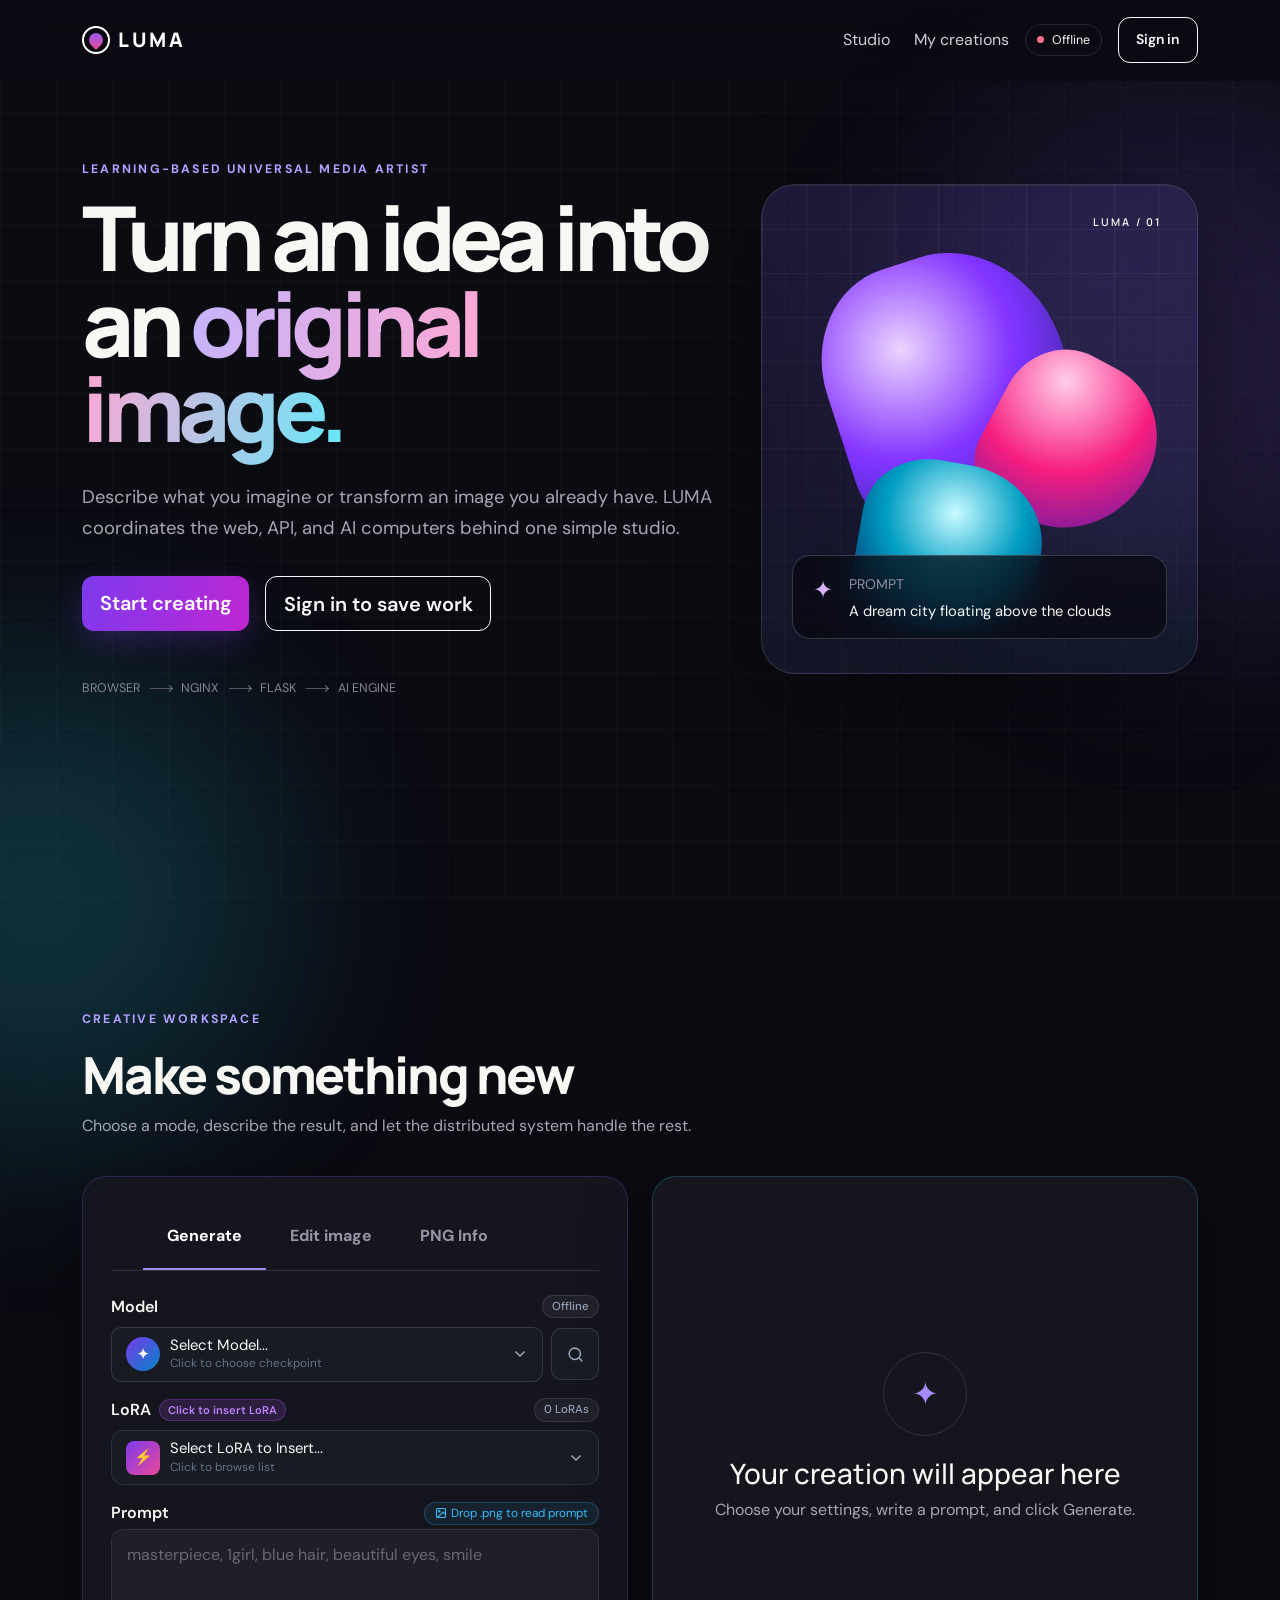
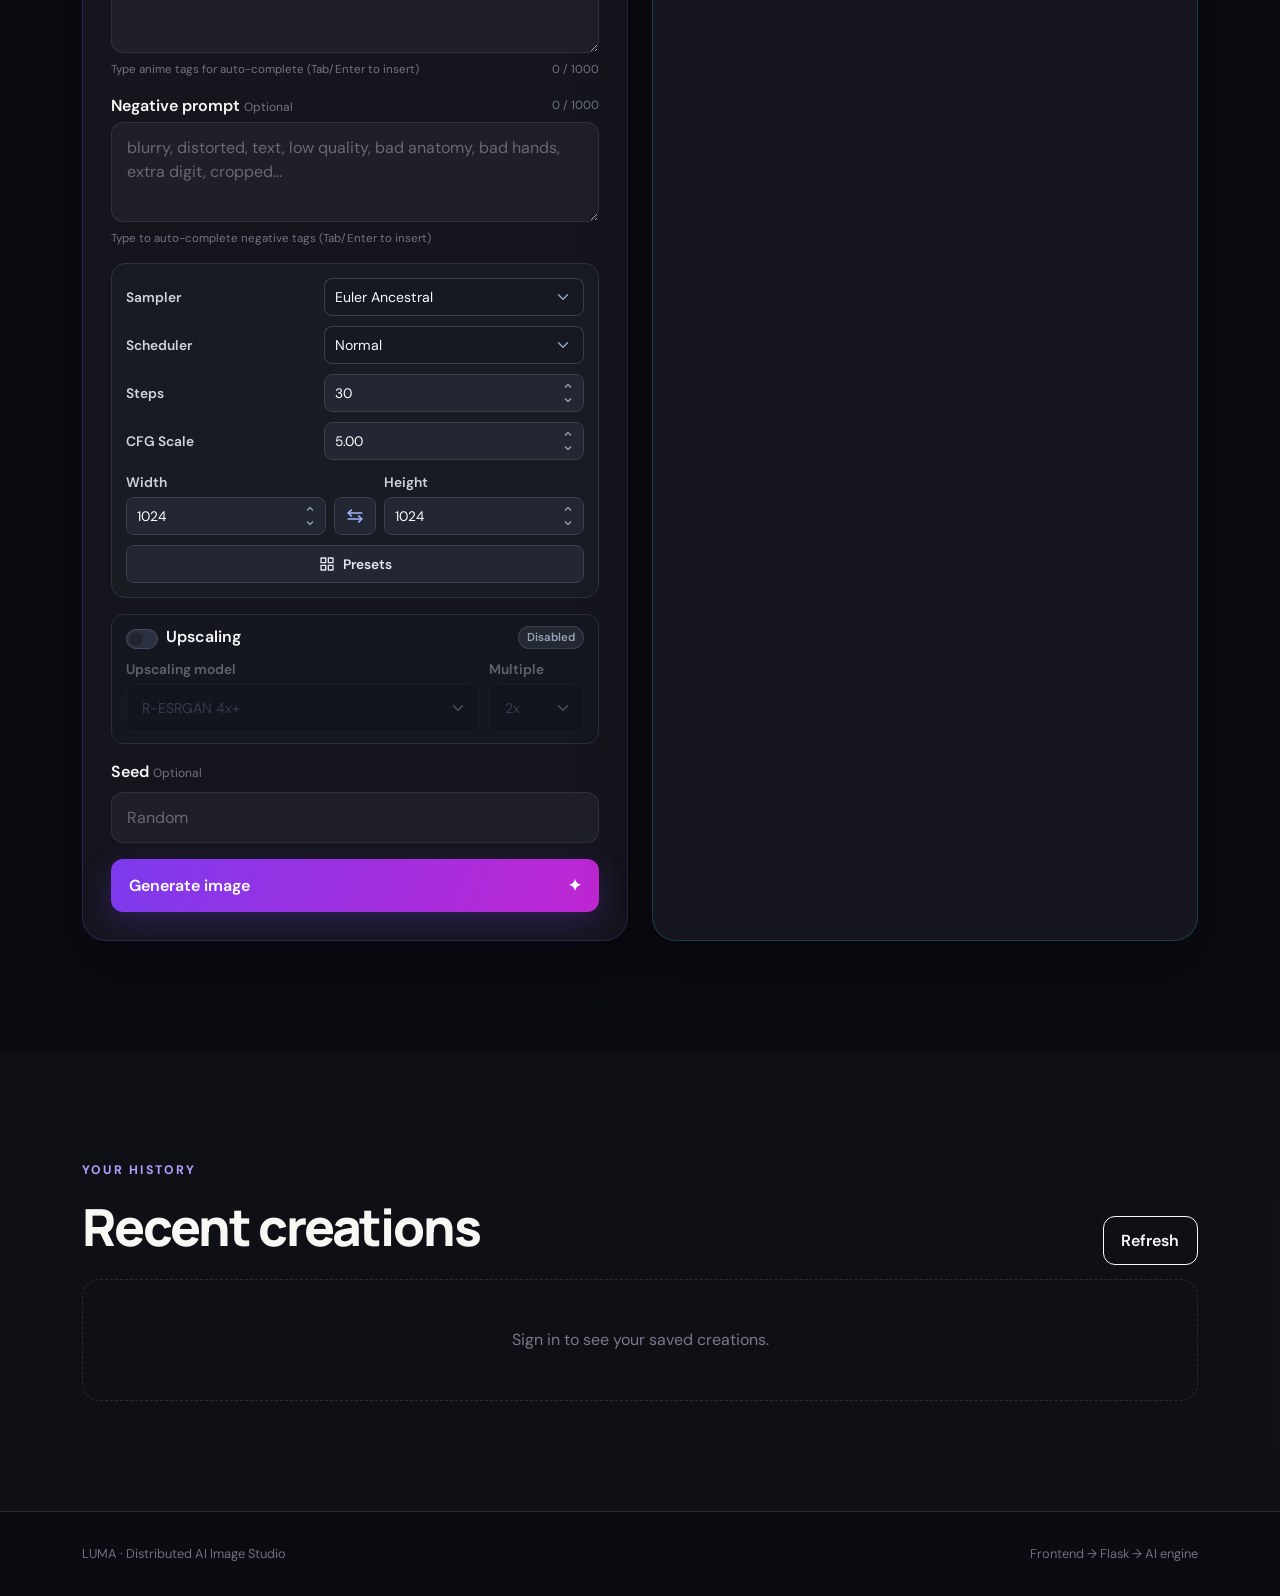
==== commit 794fb601: "feat(frontend): update lora insertion logic, danbooru autocomplete, and png info - Update insertLora" ====
--- a/frontend/index.html
+++ b/frontend/index.html
@@ -1,26 +1,663 @@
 <!doctype html>
 <html lang="en">
 <head>
-  <meta charset="utf-8"><meta name="viewport" content="width=device-width, initial-scale=1"><meta name="description" content="LUMA AI image studio"><title>LUMA | AI Image Studio</title>
-  <link rel="preconnect" href="https://fonts.googleapis.com"><link rel="preconnect" href="https://fonts.gstatic.com" crossorigin><link href="https://fonts.googleapis.com/css2?family=DM+Sans:wght@400;500;600;700&family=Manrope:wght@600;700;800&display=swap" rel="stylesheet"><link href="https://cdn.jsdelivr.net/npm/bootstrap@5.3.3/dist/css/bootstrap.min.css" rel="stylesheet"><link rel="stylesheet" href="assets/styles.css">
+  <meta charset="utf-8">
+  <meta name="viewport" content="width=device-width, initial-scale=1">
+  <meta name="description" content="LUMA distributed AI image studio">
+  <title>LUMA | AI Image Studio</title>
+  <link rel="preconnect" href="https://fonts.googleapis.com">
+  <link rel="preconnect" href="https://fonts.gstatic.com" crossorigin>
+  <link href="https://fonts.googleapis.com/css2?family=DM+Sans:wght@400;500;600;700&family=Manrope:wght@600;700;800&display=swap" rel="stylesheet">
+  <link href="https://cdn.jsdelivr.net/npm/bootstrap@5.3.3/dist/css/bootstrap.min.css" rel="stylesheet">
+  <link rel="stylesheet" href="assets/styles.css?v=20261007_01">
 </head>
 <body>
-<div class="ambient ambient-one"></div><div class="ambient ambient-two"></div>
-<nav class="navbar navbar-expand-lg navbar-dark fixed-top"><div class="container-xl"><a class="navbar-brand d-flex align-items-center gap-2" href="#home"><span class="brand-mark"><span></span></span><span>LUMA</span></a><button class="navbar-toggler" type="button" data-bs-toggle="collapse" data-bs-target="#mainNav"><span class="navbar-toggler-icon"></span></button><div class="collapse navbar-collapse" id="mainNav"><div class="navbar-nav ms-auto align-items-lg-center gap-lg-2"><a class="nav-link" href="#studio">Studio</a><button id="galleryButton" class="nav-link btn btn-link" type="button">My creations</button><span id="healthBadge" class="health-badge checking"><span class="health-dot"></span><span class="health-label">Checking</span></span><button id="loginButton" class="btn btn-sm btn-outline-light ms-lg-2" type="button">Sign in</button><div id="userMenu" class="user-menu d-none ms-lg-2"><span id="usernameLabel"></span><button id="logoutButton" class="btn btn-sm btn-ghost" type="button">Sign out</button></div></div></div></div></nav>
-<main>
-<section id="home" class="hero-section"><div class="container-xl"><div class="row align-items-center g-5"><div class="col-lg-7"><p class="eyebrow">Learning-based Universal Media Artist</p><h1>Turn an idea into an <span>original image.</span></h1><p class="hero-copy">A focused, full-control image workspace for your next visual idea.</p><div class="d-flex flex-wrap gap-3"><a href="#studio" class="btn btn-primary btn-lg">Start creating</a><button id="heroSignIn" class="btn btn-outline-light btn-lg" type="button">Sign in to save work</button></div><div class="architecture-strip"><span>Browser</span><i></i><span>Secure API</span><i></i><span>AI engine</span></div></div><div class="col-lg-5"><div class="hero-art" aria-hidden="true"><div class="art-grid"></div><div class="orb orb-a"></div><div class="orb orb-b"></div><div class="orb orb-c"></div><div class="prompt-card"><span class="spark">✦</span><div><small>Prompt</small><p>A dream city floating above the clouds</p></div></div><span class="art-label">LUMA / 01</span></div></div></div></div></section>
-<section id="studio" class="studio-section"><div class="container-xl"><div class="section-heading"><p class="eyebrow">Creative workspace</p><h2>Make something new</h2><p>Choose a model, direct the image, and shape every generation detail.</p></div><div class="studio-shell"><div class="studio-tabs" role="tablist"><button class="studio-tab active" id="generateTab" type="button" role="tab" aria-selected="true">Generate</button><button class="studio-tab" id="editTab" type="button" role="tab" aria-selected="false">Edit image</button></div><div class="row g-0"><div class="col-xl-7 control-panel">
-<form id="generateForm" novalidate><div class="form-section-head"><span>Prompt direction</span><span id="promptCount">0 / 1000</span></div><div class="prompt-wrap"><textarea id="prompt" class="form-control" rows="5" minlength="3" maxlength="1000" required placeholder="A cinematic photograph of a tiny library inside a glass bottle..."></textarea><div id="promptAutocomplete" class="tag-autocomplete d-none" role="listbox"></div></div><label class="form-label mt-3" for="negativePrompt">Avoid <span class="optional">Optional</span></label><div class="prompt-wrap"><input id="negativePrompt" class="form-control" maxlength="1000" placeholder="blurry, distorted, text"><div id="negativeAutocomplete" class="tag-autocomplete d-none" role="listbox"></div></div>
-<div class="control-group"><div class="group-label"><span>Quality preset</span><small>One-click tuned settings</small></div><div id="qualityPresets" class="preset-list"></div></div><div class="control-group"><div class="group-label"><span>Style library</span><small id="selectedStyleLabel">No style selected</small></div><div id="styleGallery" class="style-gallery" aria-label="Style presets"></div></div>
-<div class="row g-3"><div class="col-md-7"><label class="form-label" for="modelSelect">Checkpoint model</label><select id="modelSelect" class="form-select"><option value="">Loading models…</option></select><div id="modelPreview" class="selection-preview d-none"></div></div><div class="col-md-5"><label class="form-label" for="imageSize">Dimensions</label><select id="imageSize" class="form-select"><option value="512x512">512 × 512</option><option value="768x768">768 × 768</option><option value="512x768">512 × 768</option><option value="768x512">768 × 512</option></select><label class="form-label mt-3" for="seed">Seed <span class="optional">Optional</span></label><div class="input-group"><input id="seed" class="form-control" type="number" min="0" max="4294967295" placeholder="Random"><button id="randomSeed" class="btn btn-outline-light" type="button" title="Randomize seed">↻</button></div></div></div>
-<div class="control-group"><div class="group-label"><span>LoRAs</span><small>Choose modifiers, then set their strengths</small></div><input id="loraSearch" class="form-control form-control-sm mb-2" placeholder="Search available LoRAs"><div id="loraList" class="lora-list"></div></div>
-<details class="advanced-settings" open><summary>Advanced generation settings <span>⌄</span></summary><div class="advanced-body"><div class="row g-3"><div class="col-sm-6"><label class="form-label" for="sampler">Sampler</label><select id="sampler" class="form-select"></select></div><div class="col-sm-6"><label class="form-label" for="scheduler">Scheduler</label><select id="scheduler" class="form-select"></select></div><div class="col-sm-6"><label class="form-label" for="aspectRatio">Aspect ratio</label><select id="aspectRatio" class="form-select"><option value="">Custom dimensions</option><option value="1024x1024">1:1 · 1024 × 1024</option><option value="832x1216">2:3 · 832 × 1216</option><option value="1216x832">3:2 · 1216 × 832</option><option value="768x1024">3:4 · 768 × 1024</option><option value="1024x768">4:3 · 1024 × 768</option></select></div><div class="col-sm-6"><label class="form-label" for="clipSkip">CLIP skip <output id="clipSkipValue">2</output></label><input id="clipSkip" class="form-range" type="range" min="1" max="4" value="2"></div><div class="col-sm-6"><label class="form-label" for="steps">Steps <output id="stepsValue">20</output></label><input id="steps" class="form-range" type="range" min="1" max="50" value="20"></div><div class="col-sm-6"><label class="form-label" for="cfgScale">CFG scale <output id="cfgValue">7.0</output></label><input id="cfgScale" class="form-range" type="range" min="1" max="20" step="0.5" value="7"></div></div></div></details><button class="btn btn-primary w-100 mt-4 create-button" type="submit"><span>Generate image</span><span aria-hidden="true">✦</span></button></form>
-<form id="editForm" class="d-none" novalidate><label id="uploadZone" class="upload-zone" for="editImage"><input id="editImage" type="file" accept="image/png,image/jpeg,image/webp" required><span class="upload-icon">⇧</span><strong>Drop an image or choose a file</strong><small>PNG, JPEG, or WebP · up to 16 MB</small><img id="editThumbnail" class="d-none" alt="Selected image preview"><span id="fileName" class="file-name"></span></label><label class="form-label mt-4" for="editPrompt">Editing instruction</label><textarea id="editPrompt" class="form-control" rows="4" minlength="3" maxlength="1000" required placeholder="Turn the background into a quiet snowy forest..."></textarea><label class="form-label mt-4" for="strength">Denoising strength <output id="strengthValue">0.65</output></label><input id="strength" class="form-range" type="range" min="0" max="1" value="0.65" step="0.05"><button class="btn btn-primary w-100 mt-4 create-button" type="submit"><span>Edit image</span><span aria-hidden="true">✦</span></button></form>
-</div><div class="col-xl-5 result-panel"><div id="emptyResult" class="empty-result"><div class="empty-icon">✦</div><h3>Your creation will appear here</h3><p>Sign in, write a prompt, and start a job.</p></div><div id="jobProgress" class="job-progress d-none" aria-live="polite"><div class="loader-orbit"><span></span></div><p class="eyebrow">AI job in progress</p><h3 id="jobStatusText">Preparing your request</h3><div class="progress"><div id="progressBar" class="progress-bar" style="width: 4%"></div></div><div class="progress-details"><span id="stepIndicator">Starting…</span><span id="etaIndicator"></span></div><img id="livePreview" class="live-preview d-none" alt="Live denoising preview"><span id="queueBadge" class="queue-badge d-none"></span><small id="jobIdLabel"></small><button id="cancelJob" class="btn btn-outline-danger btn-sm mt-3" type="button">Cancel generation</button></div><div id="resultView" class="result-view d-none"><img id="resultImage" alt="Generated result"><div class="result-actions"><div><small id="resultMeta">Completed</small><strong id="resultPrompt"></strong></div><a id="downloadButton" class="btn btn-light" download>Download</a></div></div></div></div></div></div></section>
-<section id="gallery" class="gallery-section"><div class="container-xl"><div class="section-heading d-flex flex-column flex-md-row justify-content-between align-items-md-end gap-3"><div><p class="eyebrow">Your history</p><h2>Recent creations</h2></div><button id="refreshJobs" class="btn btn-outline-light" type="button">Refresh</button></div><div id="jobsGrid" class="row g-4"></div><div id="emptyGallery" class="empty-gallery">Sign in to see your saved creations.</div></div></section></main>
-<footer><div class="container-xl d-flex flex-column flex-md-row justify-content-between gap-2"><span>LUMA · Distributed AI Image Studio</span><span>Secure browser → API → AI engine</span></div></footer>
-<div class="modal fade" id="authModal" tabindex="-1"><div class="modal-dialog modal-dialog-centered"><div class="modal-content auth-card"><button type="button" class="btn-close btn-close-white ms-auto" data-bs-dismiss="modal"></button><p class="eyebrow">Welcome to LUMA</p><h2 id="authTitle">Sign in</h2><p id="authSubtitle">Continue creating and keep your image history.</p><form id="authForm"><label class="form-label" for="username">Username</label><input id="username" class="form-control" autocomplete="username" minlength="3" maxlength="40" required><label class="form-label mt-3" for="password">Password</label><input id="password" class="form-control" type="password" autocomplete="current-password" minlength="8" required><div id="authError" class="form-error d-none" role="alert"></div><button id="authSubmit" class="btn btn-primary w-100 mt-4" type="submit">Sign in</button></form><button id="authSwitch" class="auth-switch" type="button">Need an account? Register</button></div></div></div>
-<div class="modal fade" id="galleryModal" tabindex="-1"><div class="modal-dialog modal-xl modal-dialog-centered"><div class="modal-content lightbox-card"><button type="button" class="btn-close btn-close-white ms-auto" data-bs-dismiss="modal"></button><div class="row g-4"><div class="col-lg-7"><img id="lightboxImage" class="lightbox-image" alt="Generation result"></div><div class="col-lg-5"><p class="eyebrow">Generation details</p><h3 id="lightboxTitle">Your creation</h3><dl id="lightboxMeta" class="meta-list"></dl><div class="d-grid gap-2"><button id="reuseJob" class="btn btn-primary" type="button">↻ Reuse parameters</button><a id="lightboxDownload" class="btn btn-outline-light" download>⇩ Download image</a><button id="bookmarkJob" class="btn btn-outline-warning" type="button">★ Bookmark prompt</button></div></div></div></div></div></div>
-<div class="toast-container position-fixed bottom-0 end-0 p-3"><div id="appToast" class="toast text-bg-dark border-0" role="status" aria-live="polite"><div class="d-flex"><div id="toastMessage" class="toast-body"></div><button type="button" class="btn-close btn-close-white me-2 m-auto" data-bs-dismiss="toast"></button></div></div></div>
-<script src="https://cdn.jsdelivr.net/npm/bootstrap@5.3.3/dist/js/bootstrap.bundle.min.js"></script><script src="assets/app.js"></script>
-</body></html>+  <div class="ambient ambient-one"></div>
+  <div class="ambient ambient-two"></div>
+
+  <nav class="navbar navbar-expand-lg navbar-dark fixed-top" aria-label="Main navigation">
+    <div class="container-xl">
+      <a class="navbar-brand d-flex align-items-center gap-2" href="#home" aria-label="LUMA home">
+        <span class="brand-mark" aria-hidden="true"><span></span></span>
+        <span>LUMA</span>
+      </a>
+      <button class="navbar-toggler" type="button" data-bs-toggle="collapse" data-bs-target="#mainNav" aria-controls="mainNav" aria-expanded="false" aria-label="Toggle navigation">
+        <span class="navbar-toggler-icon"></span>
+      </button>
+      <div class="collapse navbar-collapse" id="mainNav">
+        <div class="navbar-nav ms-auto align-items-lg-center gap-lg-2">
+          <a class="nav-link" href="#studio">Studio</a>
+          <a class="nav-link" href="#gallery">My creations</a>
+          <span id="healthBadge" class="health-badge checking" title="Checking system health">
+            <span class="health-dot"></span><span class="health-label">Checking</span>
+          </span>
+          <button id="loginButton" class="btn btn-sm btn-outline-light ms-lg-2" type="button">Sign in</button>
+          <div id="userMenu" class="user-menu d-none ms-lg-2">
+            <span id="usernameLabel"></span>
+            <button id="logoutButton" class="btn btn-sm btn-ghost" type="button">Sign out</button>
+          </div>
+        </div>
+      </div>
+    </div>
+  </nav>
+
+  <main>
+    <section id="home" class="hero-section">
+      <div class="container-xl">
+        <div class="row align-items-center g-5">
+          <div class="col-lg-7">
+            <p class="eyebrow">Learning-based Universal Media Artist</p>
+            <h1>Turn an idea into an <span>original image.</span></h1>
+            <p class="hero-copy">Describe what you imagine or transform an image you already have. LUMA coordinates the web, API, and AI computers behind one simple studio.</p>
+            <div class="d-flex flex-wrap gap-3">
+              <a href="#studio" class="btn btn-primary btn-lg">Start creating</a>
+              <button id="heroSignIn" class="btn btn-outline-light btn-lg" type="button">Sign in to save work</button>
+            </div>
+            <div class="architecture-strip" aria-label="System request flow">
+              <span>Browser</span><i></i><span>Nginx</span><i></i><span>Flask</span><i></i><span>AI engine</span>
+            </div>
+          </div>
+          <div class="col-lg-5">
+            <div class="hero-art" aria-hidden="true">
+              <div class="art-grid"></div>
+              <div class="orb orb-a"></div>
+              <div class="orb orb-b"></div>
+              <div class="orb orb-c"></div>
+              <div class="prompt-card">
+                <span class="spark">✦</span>
+                <div>
+                  <small>Prompt</small>
+                  <p>A dream city floating above the clouds</p>
+                </div>
+              </div>
+              <span class="art-label">LUMA / 01</span>
+            </div>
+          </div>
+        </div>
+      </div>
+    </section>
+
+    <section id="studio" class="studio-section">
+      <div class="container-xl">
+        <div class="section-heading">
+          <p class="eyebrow">Creative workspace</p>
+          <h2>Make something new</h2>
+          <p>Choose a mode, describe the result, and let the distributed system handle the rest.</p>
+        </div>
+
+        <div class="studio-workspace">
+          <div class="row g-4 align-items-stretch">
+            <!-- Left Box: Prompt & Generation Controls Box -->
+            <div class="col-lg-6">
+              <div class="studio-card control-card">
+                <div class="studio-tabs mb-4" role="tablist" aria-label="Creation mode">
+                  <button class="studio-tab active" id="generateTab" type="button" role="tab" aria-selected="true">Generate</button>
+                  <button class="studio-tab" id="editTab" type="button" role="tab" aria-selected="false">Edit image</button>
+                  <button class="studio-tab" id="pngInfoTab" type="button" role="tab" aria-selected="false">PNG Info</button>
+                </div>
+
+                <form id="generateForm">
+                  <!-- Checkpoint Model Selector (Cog Removed) -->
+                  <div class="model-picker-section mb-3">
+                    <div class="model-picker-header d-flex align-items-center justify-content-between mb-2">
+                      <label class="form-label mb-0" for="modelTriggerBtn">Model</label>
+                      <span id="modelCountBadge" class="model-count-badge">Checking...</span>
+                    </div>
+
+                    <div class="model-dropdown-container position-relative" id="modelDropdownContainer">
+                      <div class="model-trigger-bar d-flex align-items-center gap-2">
+                        <!-- Main Trigger Button -->
+                        <button type="button" class="model-trigger-btn flex-grow-1" id="modelTriggerBtn" aria-haspopup="listbox" aria-expanded="false">
+                          <div class="model-trigger-inner">
+                            <img id="triggerModelAvatar" class="model-avatar-mini" alt="" style="display: none;">
+                            <div class="model-avatar-placeholder" id="triggerModelPlaceholder">✦</div>
+                            <div class="model-trigger-text">
+                              <span id="triggerModelTitle" class="trigger-title-line">Select Model...</span>
+                              <small id="triggerModelSubtitle" class="trigger-sub-line">Click to choose checkpoint</small>
+                            </div>
+                          </div>
+                          <svg class="chevron-icon" width="16" height="16" viewBox="0 0 24 24" fill="none" stroke="currentColor" stroke-width="2.5" stroke-linecap="round" stroke-linejoin="round">
+                            <polyline points="6 9 12 15 18 9"></polyline>
+                          </svg>
+                        </button>
+
+                        <!-- Quick Search Toggle Button (Cog Removed As Requested) -->
+                        <button type="button" class="btn-model-icon" id="modelSearchToggleBtn" title="Search models" aria-label="Search models">
+                          <svg width="17" height="17" viewBox="0 0 24 24" fill="none" stroke="currentColor" stroke-width="2.2" stroke-linecap="round" stroke-linejoin="round">
+                            <circle cx="11" cy="11" r="8"></circle>
+                            <line x1="21" y1="21" x2="16.65" y2="16.65"></line>
+                          </svg>
+                        </button>
+                      </div>
+
+                      <!-- Dropdown Menu Box -->
+                      <div class="model-dropdown-menu d-none" id="modelDropdownMenu" role="listbox">
+                        <div class="model-search-box">
+                          <input type="text" id="modelSearchInput" class="model-search-field" placeholder="Search models..." autocomplete="off" spellcheck="false">
+                          <svg class="model-search-icon" width="16" height="16" viewBox="0 0 24 24" fill="none" stroke="currentColor" stroke-width="2.2" stroke-linecap="round" stroke-linejoin="round">
+                            <circle cx="11" cy="11" r="8"></circle>
+                            <line x1="21" y1="21" x2="16.65" y2="16.65"></line>
+                          </svg>
+                        </div>
+                        <div class="model-list-scroll" id="modelListContainer" tabindex="-1">
+                          <!-- Rendered by JS -->
+                        </div>
+                      </div>
+                      <input type="hidden" id="selectedModelInput" name="model" value="">
+                    </div>
+                  </div>
+
+                  <!-- LoRA Selector (Pop-up with Trigger Words & Instant Insert) -->
+                  <div class="lora-picker-section mb-3">
+                    <div class="lora-picker-header d-flex align-items-center justify-content-between mb-2">
+                      <div class="d-flex align-items-center gap-2">
+                        <label class="form-label mb-0" for="loraTriggerBtn">LoRA</label>
+                        <span class="lora-badge-pill">Click to insert LoRA</span>
+                      </div>
+                      <span id="loraCountBadge" class="model-count-badge">Checking...</span>
+                    </div>
+
+                    <div class="lora-dropdown-container position-relative" id="loraDropdownContainer">
+                      <div class="lora-trigger-bar d-flex align-items-center gap-2">
+                        <button type="button" class="lora-trigger-btn flex-grow-1" id="loraTriggerBtn" aria-haspopup="listbox" aria-expanded="false">
+                          <div class="model-trigger-inner">
+                            <img id="triggerLoraAvatar" class="model-avatar-mini" alt="" style="display: none;">
+                            <div class="lora-avatar-placeholder" id="triggerLoraPlaceholder">⚡</div>
+                            <div class="model-trigger-text">
+                              <span id="triggerLoraTitle" class="trigger-title-line">Select LoRA to Insert...</span>
+                              <small id="triggerLoraSubtitle" class="trigger-sub-line">Click to browse list</small>
+                            </div>
+                          </div>
+                          <svg class="chevron-icon" width="16" height="16" viewBox="0 0 24 24" fill="none" stroke="currentColor" stroke-width="2.5" stroke-linecap="round" stroke-linejoin="round">
+                            <polyline points="6 9 12 15 18 9"></polyline>
+                          </svg>
+                        </button>
+                      </div>
+
+                      <!-- LoRA Pop-up List Menu -->
+                      <div class="lora-dropdown-menu d-none" id="loraDropdownMenu" role="listbox">
+                        <div class="model-search-box">
+                          <input type="text" id="loraSearchInput" class="model-search-field" placeholder="Search LoRAs or trigger words..." autocomplete="off" spellcheck="false">
+                          <svg class="model-search-icon" width="16" height="16" viewBox="0 0 24 24" fill="none" stroke="currentColor" stroke-width="2.2" stroke-linecap="round" stroke-linejoin="round">
+                            <circle cx="11" cy="11" r="8"></circle>
+                            <line x1="21" y1="21" x2="16.65" y2="16.65"></line>
+                          </svg>
+                        </div>
+                        <div class="lora-list-scroll" id="loraListContainer" tabindex="-1">
+                          <!-- Rendered by JS -->
+                        </div>
+                      </div>
+                    </div>
+                  </div>
+
+                  <!-- Prompt Description Box with Tag-Complete & Drop PNG -->
+                  <div class="mb-3 position-relative prompt-input-group">
+                    <div class="d-flex align-items-center justify-content-between mb-1">
+                      <label class="form-label mb-0" for="prompt">Prompt</label>
+                      <label for="promptPngDropInput" class="btn-prompt-png-hint" title="Click or drop a PNG here to extract its prompt">
+                        <svg width="12" height="12" viewBox="0 0 24 24" fill="none" stroke="currentColor" stroke-width="2.2" class="me-1">
+                          <rect x="3" y="3" width="18" height="18" rx="2" ry="2"></rect>
+                          <circle cx="8.5" cy="8.5" r="1.5"></circle>
+                          <polyline points="21 15 16 10 5 21"></polyline>
+                        </svg>
+                        <span>Drop .png to read prompt</span>
+                        <input type="file" id="promptPngDropInput" accept="image/png,image/jpeg,image/webp" class="d-none">
+                      </label>
+                    </div>
+                    <textarea id="prompt" class="form-control prompt-textarea" rows="4" maxlength="1000" required placeholder="masterpiece, 1girl, blue hair, beautiful eyes, smile"></textarea>
+                    <div class="form-hint"><span>Type anime tags for auto-complete (Tab/Enter to insert)</span><span id="promptCount">0 / 1000</span></div>
+                  </div>
+
+                  <!-- Expanded Negative Prompt Box with Tag-Complete -->
+                  <div class="mb-3 position-relative prompt-input-group">
+                    <div class="d-flex align-items-center justify-content-between mb-1">
+                      <label class="form-label mb-0" for="negativePrompt">Negative prompt <span class="optional">Optional</span></label>
+                      <span class="form-hint-sm text-secondary" id="negativePromptCount">0 / 1000</span>
+                    </div>
+                    <textarea id="negativePrompt" class="form-control prompt-textarea" rows="3" maxlength="1000" placeholder="blurry, distorted, text, low quality, bad anatomy, bad hands, extra digit, cropped..."></textarea>
+                    <div class="form-hint"><span>Type to auto-complete negative tags (Tab/Enter to insert)</span></div>
+                  </div>
+
+                  <!-- Generation Settings (Exact Match to User Reference Pic) -->
+                  <div class="generation-settings-box mb-3">
+                    <!-- Sampler Row -->
+                    <div class="gen-setting-row">
+                      <label class="gen-setting-label" for="samplerSelect">Sampler</label>
+                      <div class="gen-setting-field">
+                        <select id="samplerSelect" class="form-select gen-select">
+                          <option value="Euler a" selected>Euler Ancestral</option>
+                          <option value="Euler">Euler</option>
+                          <option value="DPM++ 2M Karras">DPM++ 2M Karras</option>
+                          <option value="DPM++ 2M SDE Karras">DPM++ 2M SDE Karras</option>
+                          <option value="DPM++ SDE Karras">DPM++ SDE Karras</option>
+                          <option value="DDIM">DDIM</option>
+                        </select>
+                      </div>
+                    </div>
+
+                    <!-- Scheduler Row -->
+                    <div class="gen-setting-row">
+                      <label class="gen-setting-label" for="schedulerSelect">Scheduler</label>
+                      <div class="gen-setting-field">
+                        <select id="schedulerSelect" class="form-select gen-select">
+                          <option value="Normal" selected>Normal</option>
+                          <option value="Karras">Karras</option>
+                          <option value="Exponential">Exponential</option>
+                          <option value="Simple">Simple</option>
+                          <option value="SGM Uniform">SGM Uniform</option>
+                        </select>
+                      </div>
+                    </div>
+
+                    <!-- Steps Stepper Row -->
+                    <div class="gen-setting-row">
+                      <label class="gen-setting-label" for="stepsInput">Steps</label>
+                      <div class="gen-setting-field stepper-field">
+                        <input type="number" id="stepsInput" class="form-control gen-number-input" min="1" max="50" value="30">
+                        <div class="stepper-actions">
+                          <button type="button" class="stepper-arrow-btn" id="stepsUpBtn" aria-label="Increase steps">
+                            <svg width="12" height="12" viewBox="0 0 24 24" fill="none" stroke="currentColor" stroke-width="2.5"><polyline points="18 15 12 9 6 15"></polyline></svg>
+                          </button>
+                          <button type="button" class="stepper-arrow-btn" id="stepsDownBtn" aria-label="Decrease steps">
+                            <svg width="12" height="12" viewBox="0 0 24 24" fill="none" stroke="currentColor" stroke-width="2.5"><polyline points="6 9 12 15 18 9"></polyline></svg>
+                          </button>
+                        </div>
+                      </div>
+                    </div>
+
+                    <!-- CFG Scale Stepper Row -->
+                    <div class="gen-setting-row">
+                      <label class="gen-setting-label" for="cfgScaleInput">CFG Scale</label>
+                      <div class="gen-setting-field stepper-field">
+                        <input type="number" id="cfgScaleInput" class="form-control gen-number-input" min="1.0" max="20.0" step="0.5" value="5.00">
+                        <div class="stepper-actions">
+                          <button type="button" class="stepper-arrow-btn" id="cfgUpBtn" aria-label="Increase CFG">
+                            <svg width="12" height="12" viewBox="0 0 24 24" fill="none" stroke="currentColor" stroke-width="2.5"><polyline points="18 15 12 9 6 15"></polyline></svg>
+                          </button>
+                          <button type="button" class="stepper-arrow-btn" id="cfgDownBtn" aria-label="Decrease CFG">
+                            <svg width="12" height="12" viewBox="0 0 24 24" fill="none" stroke="currentColor" stroke-width="2.5"><polyline points="6 9 12 15 18 9"></polyline></svg>
+                          </button>
+                        </div>
+                      </div>
+                    </div>
+
+                    <!-- Width & Height Dimension Row with Swap Button -->
+                    <div class="gen-dim-row">
+                      <div class="gen-dim-col">
+                        <label class="gen-setting-label mb-1" for="widthInput">Width</label>
+                        <div class="stepper-field">
+                          <input type="number" id="widthInput" class="form-control gen-number-input" min="256" max="1536" step="64" value="1024">
+                          <div class="stepper-actions">
+                            <button type="button" class="stepper-arrow-btn" id="widthUpBtn">
+                              <svg width="12" height="12" viewBox="0 0 24 24" fill="none" stroke="currentColor" stroke-width="2.5"><polyline points="18 15 12 9 6 15"></polyline></svg>
+                            </button>
+                            <button type="button" class="stepper-arrow-btn" id="widthDownBtn">
+                              <svg width="12" height="12" viewBox="0 0 24 24" fill="none" stroke="currentColor" stroke-width="2.5"><polyline points="6 9 12 15 18 9"></polyline></svg>
+                            </button>
+                          </div>
+                        </div>
+                      </div>
+
+                      <!-- Swap Width & Height Button -->
+                      <button type="button" class="gen-swap-btn" id="dimSwapBtn" title="Swap Width & Height" aria-label="Swap dimensions">
+                        <svg width="18" height="18" viewBox="0 0 24 24" fill="none" stroke="currentColor" stroke-width="2.2" stroke-linecap="round" stroke-linejoin="round">
+                          <path d="M21 16H3"></path>
+                          <path d="m17 20 4-4-4-4"></path>
+                          <path d="M3 8h18"></path>
+                          <path d="m7 4-4 4 4 4"></path>
+                        </svg>
+                      </button>
+
+                      <div class="gen-dim-col">
+                        <label class="gen-setting-label mb-1" for="heightInput">Height</label>
+                        <div class="stepper-field">
+                          <input type="number" id="heightInput" class="form-control gen-number-input" min="256" max="1536" step="64" value="1024">
+                          <div class="stepper-actions">
+                            <button type="button" class="stepper-arrow-btn" id="heightUpBtn">
+                              <svg width="12" height="12" viewBox="0 0 24 24" fill="none" stroke="currentColor" stroke-width="2.5"><polyline points="18 15 12 9 6 15"></polyline></svg>
+                            </button>
+                            <button type="button" class="stepper-arrow-btn" id="heightDownBtn">
+                              <svg width="12" height="12" viewBox="0 0 24 24" fill="none" stroke="currentColor" stroke-width="2.5"><polyline points="6 9 12 15 18 9"></polyline></svg>
+                            </button>
+                          </div>
+                        </div>
+                      </div>
+                    </div>
+
+                    <!-- Presets Button & Popover -->
+                    <div class="position-relative mt-2">
+                      <button type="button" class="btn-presets-trigger w-100" id="presetsToggleBtn">
+                        <svg width="16" height="16" viewBox="0 0 24 24" fill="none" stroke="currentColor" stroke-width="2" stroke-linecap="round" stroke-linejoin="round">
+                          <rect x="3" y="3" width="7" height="7"></rect>
+                          <rect x="14" y="3" width="7" height="7"></rect>
+                          <rect x="14" y="14" width="7" height="7"></rect>
+                          <rect x="3" y="14" width="7" height="7"></rect>
+                        </svg>
+                        <span>Presets</span>
+                      </button>
+
+                      <div class="presets-menu-popover d-none" id="presetsMenu">
+                        <div class="presets-section-title">Resolution & Aspect Ratio</div>
+                        <div class="presets-chips-grid">
+                          <button type="button" class="preset-chip-btn" data-w="1024" data-h="1024">1:1 Square (1024×1024)</button>
+                          <button type="button" class="preset-chip-btn" data-w="832" data-h="1216">2:3 Portrait (832×1216)</button>
+                          <button type="button" class="preset-chip-btn" data-w="1216" data-h="832">3:2 Landscape (1216×832)</button>
+                          <button type="button" class="preset-chip-btn" data-w="768" data-h="1024">3:4 Portrait (768×1024)</button>
+                          <button type="button" class="preset-chip-btn" data-w="1024" data-h="768">4:3 Landscape (1024×768)</button>
+                          <button type="button" class="preset-chip-btn" data-w="512" data-h="512">1:1 Draft (512×512)</button>
+                        </div>
+                        <div class="presets-section-title mt-2">Quality & Sampling</div>
+                        <div class="presets-chips-grid">
+                          <button type="button" class="preset-quality-btn" data-sampler="DPM++ 2M" data-scheduler="karras" data-steps="28" data-cfg="7.0">
+                            <strong>Anime Masterpiece</strong><small>28 steps · CFG 7.0 · DPM++ 2M Karras</small>
+                          </button>
+                          <button type="button" class="preset-quality-btn" data-sampler="Euler a" data-scheduler="simple" data-steps="25" data-cfg="7.5">
+                            <strong>Creative & Dynamic</strong><small>25 steps · CFG 7.5 · Euler a</small>
+                          </button>
+                          <button type="button" class="preset-quality-btn" data-sampler="DPM++ 2M SDE" data-scheduler="karras" data-steps="32" data-cfg="6.5">
+                            <strong>Crisp & High-Detail</strong><small>32 steps · CFG 6.5 · SDE Karras</small>
+                          </button>
+                          <button type="button" class="preset-quality-btn" data-sampler="Euler" data-scheduler="normal" data-steps="15" data-cfg="5.0">
+                            <strong>Fast Draft</strong><small>15 steps · CFG 5.0 · Euler</small>
+                          </button>
+                        </div>
+                      </div>
+                    </div>
+                  </div>
+
+                  <!-- Upscaling Settings Card with Tick Box (Activate / Deactivate) -->
+                  <div class="upscale-panel-card mb-3">
+                    <div class="d-flex align-items-center justify-content-between mb-2">
+                      <div class="form-check form-switch mb-0 d-flex align-items-center gap-2">
+                        <input class="form-check-input upscale-switch-input" type="checkbox" role="switch" id="enableUpscaleSwitch">
+                        <label class="form-check-label fw-semibold text-light mb-0" for="enableUpscaleSwitch">Upscaling</label>
+                      </div>
+                      <span id="upscaleStatusBadge" class="upscale-status-badge inactive">Disabled</span>
+                    </div>
+
+                    <div id="upscaleControlsWrap" class="upscale-controls-grid disabled-state">
+                      <div class="upscale-model-col">
+                        <label class="gen-setting-label mb-1" for="upscalerSelect">Upscaling model</label>
+                        <select id="upscalerSelect" class="form-select dark-select" disabled>
+                          <option value="R-ESRGAN 4x+" selected>R-ESRGAN 4x+</option>
+                          <option value="Lanczos">Lanczos</option>
+                          <option value="ESRGAN">ESRGAN</option>
+                          <option value="Nearest">Nearest</option>
+                        </select>
+                      </div>
+                      <div class="upscale-factor-col">
+                        <label class="gen-setting-label mb-1" for="upscaleFactorSelect">Multiple</label>
+                        <select id="upscaleFactorSelect" class="form-select dark-select" disabled>
+                          <option value="2.0" selected>2x</option>
+                          <option value="4.0">4x</option>
+                        </select>
+                      </div>
+                    </div>
+                  </div>
+
+                  <!-- Seed Row -->
+                  <div class="mb-3">
+                    <label class="form-label" for="seed">Seed <span class="optional">Optional</span></label>
+                    <input id="seed" class="form-control" type="number" min="0" max="4294967295" placeholder="Random">
+                  </div>
+
+                  <button class="btn btn-primary w-100 mt-2 create-button" id="generateSubmitBtn" type="submit">
+                    <span id="generateBtnText">Generate image</span><span id="generateBtnIcon" aria-hidden="true">✦</span>
+                  </button>
+                </form>
+
+                <form id="editForm" class="d-none">
+                  <label class="upload-zone" for="editImage">
+                    <input id="editImage" type="file" accept="image/png,image/jpeg,image/webp" required>
+                    <span class="upload-icon">↥</span>
+                    <strong>Choose an image</strong>
+                    <small>PNG, JPEG, or WebP up to 16 MB</small>
+                    <span id="fileName" class="file-name"></span>
+                  </label>
+
+                  <label class="form-label mt-4" for="editPrompt">Editing instruction</label>
+                  <textarea id="editPrompt" class="form-control" rows="4" maxlength="1000" required placeholder="Turn the background into a quiet snowy forest..."></textarea>
+
+                  <label class="form-label mt-4" for="strength">Transformation strength <span id="strengthValue">65%</span></label>
+                  <input id="strength" class="form-range" type="range" min="0" max="1" value="0.65" step="0.05">
+
+                  <button class="btn btn-primary w-100 mt-4 create-button" id="editSubmitBtn" type="submit">
+                    <span id="editBtnText">Edit image</span><span id="editBtnIcon" aria-hidden="true">✦</span>
+                  </button>
+                </form>
+
+                <!-- PNG Info Mode: Image Upload & Preview Card (Matches User Reference Pic) -->
+                <div id="pngInfoForm" class="png-info-mode-form d-none">
+                  <div class="png-drop-card" id="pngDropZone">
+                    <input type="file" id="pngFileInput" accept="image/png,image/jpeg,image/webp" class="d-none">
+
+                    <!-- Upload State -->
+                    <div id="pngUploadPrompt" class="png-upload-state">
+                      <div class="png-upload-icon-circle">
+                        <svg width="34" height="34" viewBox="0 0 24 24" fill="none" stroke="currentColor" stroke-width="2" stroke-linecap="round" stroke-linejoin="round">
+                          <rect x="3" y="3" width="18" height="18" rx="2" ry="2"></rect>
+                          <circle cx="8.5" cy="8.5" r="1.5"></circle>
+                          <polyline points="21 15 16 10 5 21"></polyline>
+                        </svg>
+                      </div>
+                      <h4 class="png-upload-title mt-3">Drop image here</h4>
+                      <p class="png-upload-desc">or <span class="png-browse-link" id="pngBrowseLink">browse files</span> to read prompt</p>
+                      <small class="png-upload-sub">Collects & displays parameters inside PNG</small>
+                    </div>
+
+                    <!-- Image Preview Card with Source Badge and Close Button -->
+                    <div id="pngPreviewContainer" class="png-preview-state d-none">
+                      <div class="png-preview-topbar">
+                        <span class="png-badge-source">
+                          <svg width="13" height="13" viewBox="0 0 24 24" fill="none" stroke="currentColor" stroke-width="2.2" class="me-1">
+                            <rect x="3" y="3" width="18" height="18" rx="2" ry="2"></rect>
+                            <circle cx="8.5" cy="8.5" r="1.5"></circle>
+                            <polyline points="21 15 16 10 5 21"></polyline>
+                          </svg>
+                          Source
+                        </span>
+                        <button type="button" class="png-btn-clear" id="pngClearBtn" title="Remove image">
+                          <svg width="14" height="14" viewBox="0 0 24 24" fill="none" stroke="currentColor" stroke-width="2.5"><line x1="18" y1="6" x2="6" y2="18"></line><line x1="6" y1="6" x2="18" y2="18"></line></svg>
+                        </button>
+                      </div>
+                      <div class="png-preview-frame">
+                        <img id="pngPreviewImg" alt="PNG preview">
+                      </div>
+                    </div>
+                  </div>
+                </div>
+              </div>
+            </div>
+
+            <!-- Right Box: Image Box (Separated Card with Filter Little Boxes) -->
+            <div class="col-lg-6">
+              <div class="studio-card image-card">
+                <div id="emptyResult" class="empty-result">
+                  <div class="empty-icon">✦</div>
+                  <h3>Your creation will appear here</h3>
+                  <p>Choose your settings, write a prompt, and click Generate.</p>
+                </div>
+
+                <div id="jobProgress" class="job-progress d-none" aria-live="polite">
+                  <div class="job-progress-circle-wrap">
+                    <div class="loader-orbit"><span></span></div>
+                    <div class="job-progress-number" id="jobProgressPercent">0%</div>
+                  </div>
+                  <p class="eyebrow">AI job in progress</p>
+                  <h3 id="jobStatusText">Preparing your request</h3>
+                  <div class="job-progress-substats" id="jobProgressSubstats">
+                    <span id="jobStepText">Initializing...</span>
+                    <span class="stats-sep">•</span>
+                    <span id="jobEtaText">ETA: --</span>
+                  </div>
+                  <div class="progress progress-enhanced" role="progressbar" aria-label="Generation progress">
+                    <div id="progressBar" class="progress-bar" style="width: 0%"></div>
+                  </div>
+                  <div id="jobLivePreviewContainer" class="job-live-preview d-none">
+                    <img id="jobLivePreviewImg" alt="Denoising preview">
+                    <span class="live-preview-badge">Live Preview</span>
+                  </div>
+                  <div class="d-flex align-items-center gap-3 mt-3">
+                    <small id="jobIdLabel" class="text-secondary"></small>
+                    <button type="button" class="btn btn-sm btn-outline-danger btn-cancel-job" id="cancelJobProgressBtn" title="Interrupt generation">
+                      <svg width="12" height="12" viewBox="0 0 24 24" fill="currentColor" class="me-1"><rect x="4" y="4" width="16" height="16" rx="2"/></svg>
+                      Interrupt process
+                    </button>
+                  </div>
+                </div>
+
+                <div id="resultView" class="result-view d-none">
+                  <!-- 1. Result Image Container on Top! (Bounded viewport so upscaling never expands box) -->
+                  <div class="result-image-wrapper position-relative">
+                    <img id="resultImage" alt="Generated result">
+                    <div id="filterLoadingOverlay" class="filter-loading-overlay d-none">
+                      <div class="spinner-border text-light spinner-border-sm" role="status"></div>
+                      <span id="filterLoadingText" class="ms-2">Processing filter...</span>
+                    </div>
+                  </div>
+
+                  <!-- 2. Little Boxes for Edge, Blur, Grayscale, Invert + Upscale directly below image -->
+                  <div class="image-box-toolbar mt-3">
+                    <div class="filter-boxes-wrap">
+                      <span class="filter-toolbar-title">Filters:</span>
+                      <button type="button" class="filter-little-box active" data-filter="original" id="filterOriginalBtn" title="Show original generated image">
+                        <span class="filter-icon">✦</span>
+                        <span>Original</span>
+                      </button>
+                      <button type="button" class="filter-little-box" data-filter="edge" id="filterEdgeBtn" title="White background & black lines">
+                        <span class="filter-icon">⚡</span>
+                        <span>Edge</span>
+                      </button>
+                      <button type="button" class="filter-little-box" data-filter="blur" id="filterBlurBtn" title="Gaussian Blur Filter">
+                        <span class="filter-icon">〰</span>
+                        <span>Blur</span>
+                      </button>
+                      <button type="button" class="filter-little-box" data-filter="grayscale" id="filterGrayBtn" title="Grayscale BT.601 Conversion">
+                        <span class="filter-icon">◐</span>
+                        <span>Grayscale</span>
+                      </button>
+                      <button type="button" class="filter-little-box" data-filter="invert" id="filterInvertBtn" title="RGB Inversion Filter">
+                        <span class="filter-icon">◑</span>
+                        <span>Invert</span>
+                      </button>
+                    </div>
+
+                    <!-- Quick AI Upscaling Button -->
+                    <button type="button" class="upscale-action-btn" id="quickUpscaleBtn" title="Apply AI Super-Resolution Upscaling">
+                      <span class="upscale-spark">✨</span>
+                      <span id="quickUpscaleLabel">Upscale</span>
+                    </button>
+                  </div>
+
+                  <div class="result-actions">
+                    <div class="text-truncate me-2">
+                      <small id="resultBadgeLabel">Completed</small>
+                      <strong id="resultPrompt" class="d-block text-truncate"></strong>
+                    </div>
+                    <a id="downloadButton" class="btn btn-light" download>Download</a>
+                  </div>
+                </div>
+
+                <!-- PNG Info Parameters & Action Card (Exact Match to Reference Pic) -->
+                <div id="pngInfoResultView" class="png-info-right-panel d-none">
+                  <div class="png-params-header d-flex align-items-center justify-content-between mb-2">
+                    <span class="png-params-heading">parameters</span>
+                    <button type="button" class="btn-copy-params" id="copyPngParamsBtn" title="Copy raw parameters">
+                      <svg width="13" height="13" viewBox="0 0 24 24" fill="none" stroke="currentColor" stroke-width="2.2" class="me-1">
+                        <rect x="9" y="9" width="13" height="13" rx="2" ry="2"></rect>
+                        <path d="M5 15H4a2 2 0 0 1-2-2V4a2 2 0 0 1 2-2h9a2 2 0 0 1 2 2v1"></path>
+                      </svg>
+                      Copy
+                    </button>
+                  </div>
+
+                  <div class="png-params-content-box" id="pngParamsBox">
+                    <span class="png-empty-text">Drop or upload a PNG image on the left to read and inspect its prompt, seed, sampler, and settings.</span>
+                  </div>
+
+                  <!-- Two Action Buttons (Exact Match to User Requirement: No inpaint, No extras) -->
+                  <div class="png-action-buttons-row mt-3">
+                    <button type="button" class="png-action-btn png-btn-txt2img" id="pngSendToTxt2imgBtn" disabled>
+                      <svg width="15" height="15" viewBox="0 0 24 24" fill="none" stroke="currentColor" stroke-width="2.2" class="me-1">
+                        <polyline points="15 14 20 9 15 4"></polyline>
+                        <path d="M4 20v-7a4 4 0 0 1 4-4h12"></path>
+                      </svg>
+                      Send to txt2img
+                    </button>
+                    <button type="button" class="png-action-btn png-btn-img2img" id="pngSendToImg2imgBtn" disabled>
+                      <svg width="15" height="15" viewBox="0 0 24 24" fill="none" stroke="currentColor" stroke-width="2.2" class="me-1">
+                        <path d="M12 20h9"></path>
+                        <path d="M16.5 3.5a2.121 2.121 0 0 1 3 3L7 19l-4 1 1-4L16.5 3.5z"></path>
+                      </svg>
+                      Send to img2img
+                    </button>
+                  </div>
+                </div>
+              </div>
+            </div>
+          </div>
+        </div>
+      </div>
+    </section>
+
+    <!-- Danbooru Tag-Complete Dropdown Menu (DominikDoom a1111-sd-webui-tagcomplete format) -->
+    <div id="tagCompleteMenu" class="tag-complete-dropdown d-none" role="listbox" aria-label="Danbooru tag suggestions">
+      <div class="tag-complete-header">
+        <span class="tag-complete-header-title">
+          <span class="tag-bullet-spark">✦</span> Danbooru Tag Suggestions
+        </span>
+        <span class="tag-complete-keys"><kbd>Tab</kbd> or <kbd>Enter</kbd> to insert</span>
+      </div>
+      <div class="tag-complete-list" id="tagCompleteList"></div>
+    </div>
+
+    <section id="gallery" class="gallery-section">
+      <div class="container-xl">
+        <div class="section-heading d-flex flex-column flex-md-row justify-content-between align-items-md-end gap-3">
+          <div><p class="eyebrow">Your history</p><h2>Recent creations</h2></div>
+          <button id="refreshJobs" class="btn btn-outline-light" type="button">Refresh</button>
+        </div>
+        <div id="jobsGrid" class="row g-4"></div>
+        <div id="emptyGallery" class="empty-gallery">Sign in to see your saved creations.</div>
+      </div>
+    </section>
+  </main>
+
+  <footer>
+    <div class="container-xl d-flex flex-column flex-md-row justify-content-between gap-2">
+      <span>LUMA · Distributed AI Image Studio</span>
+      <span>Frontend → Flask → AI engine</span>
+    </div>
+  </footer>
+
+  <div class="modal fade" id="authModal" tabindex="-1" aria-labelledby="authTitle" aria-hidden="true">
+    <div class="modal-dialog modal-dialog-centered">
+      <div class="modal-content auth-card">
+        <button type="button" class="btn-close btn-close-white ms-auto" data-bs-dismiss="modal" aria-label="Close"></button>
+        <p class="eyebrow">Welcome to LUMA</p>
+        <h2 id="authTitle">Sign in</h2>
+        <p id="authSubtitle">Continue creating and keep your image history.</p>
+        <form id="authForm">
+          <label class="form-label" for="username">Username</label>
+          <input id="username" class="form-control" autocomplete="username" minlength="3" maxlength="40" required>
+          <label class="form-label mt-3" for="password">Password</label>
+          <input id="password" class="form-control" type="password" autocomplete="current-password" minlength="8" required>
+          <div id="authError" class="form-error d-none" role="alert"></div>
+          <button id="authSubmit" class="btn btn-primary w-100 mt-4" type="submit">Sign in</button>
+        </form>
+        <button id="authSwitch" class="auth-switch" type="button">Need an account? Register</button>
+      </div>
+    </div>
+  </div>
+
+  <div class="toast-container position-fixed bottom-0 end-0 p-3">
+    <div id="appToast" class="toast text-bg-dark border-0" role="status" aria-live="polite">
+      <div class="d-flex"><div id="toastMessage" class="toast-body"></div><button type="button" class="btn-close btn-close-white me-2 m-auto" data-bs-dismiss="toast" aria-label="Close"></button></div>
+    </div>
+  </div>
+
+  <script src="https://cdn.jsdelivr.net/npm/bootstrap@5.3.3/dist/js/bootstrap.bundle.min.js"></script>
+  <script src="assets/app.js?v=20261007_01"></script>
+</body>
+</html>
+
--- a/frontend/assets/styles.css
+++ b/frontend/assets/styles.css
@@ -1,4 +1,3 @@
-/* ตัวแปรสีที่ใช้ร่วมกันทั้งหน้าเว็บ */
 :root {
   --ink: #f7f7f3;
   --muted: #a7a7b5;
@@ -10,15 +9,9 @@
   --cyan: #22d3ee;
 }
 
-/* กำหนด box model ให้ความกว้างรวม padding และ border */
-
 * { box-sizing: border-box; }
 
-/* การเลื่อนไปยังส่วนต่าง ๆ ของหน้าเว็บ */
-
 html { scroll-behavior: smooth; }
-
-/* สีพื้น ตัวอักษร และขอบเขตหน้าเว็บ */
 
 body {
   background: var(--night);
@@ -27,8 +20,6 @@
   min-height: 100vh;
   overflow-x: hidden;
 }
-
-/* พื้นหลังลายตารางโดยไม่บังการคลิก */
 
 body::before {
   background-image: linear-gradient(rgba(255,255,255,.025) 1px, transparent 1px), linear-gradient(90deg, rgba(255,255,255,.025) 1px, transparent 1px);
@@ -40,20 +31,14 @@
   z-index: -2;
 }
 
-/* แสงพื้นหลังเบลอและตำแหน่งองค์ประกอบตกแต่ง */
-
 .ambient { border-radius: 50%; filter: blur(100px); opacity: .18; pointer-events: none; position: fixed; z-index: -1; }
 .ambient-one { background: var(--violet); height: 520px; right: -160px; top: 100px; width: 520px; }
 .ambient-two { background: var(--cyan); bottom: -240px; height: 480px; left: -200px; width: 480px; }
-
-/* ฟอนต์และขนาดหัวข้อที่ปรับตามความกว้างจอ */
 
 h1, h2, h3, .navbar-brand { font-family: "Manrope", sans-serif; }
 h1 { font-size: clamp(3.2rem, 7vw, 6.7rem); font-weight: 800; letter-spacing: -.07em; line-height: .95; max-width: 820px; }
 h1 span { background: linear-gradient(100deg, #c4b5fd, #f9a8d4 52%, #67e8f9); -webkit-background-clip: text; background-clip: text; color: transparent; }
 h2 { font-size: clamp(2rem, 4vw, 3.4rem); font-weight: 800; letter-spacing: -.04em; }
-
-/* แถบนำทาง โลโก้ และปุ่มบัญชีผู้ใช้ */
 
 .navbar { backdrop-filter: blur(18px); background: rgba(11, 11, 18, .72); border-bottom: 1px solid transparent; padding: 1rem 0; }
 .navbar-brand { font-weight: 800; letter-spacing: .13em; }
@@ -63,15 +48,11 @@
 .nav-link:hover { color: white; }
 .btn-ghost { color: #c9c9d4; }
 
-/* สีและจุดแสดงสถานะพร้อมใช้งานหรือขาดการเชื่อมต่อ */
-
 .health-badge { align-items: center; border: 1px solid var(--line); border-radius: 99px; display: inline-flex; font-size: .78rem; gap: .45rem; margin: .5rem 0; padding: .35rem .7rem; }
 .health-dot { background: #fbbf24; border-radius: 50%; height: 7px; width: 7px; }
 .health-badge.ok .health-dot { background: #34d399; box-shadow: 0 0 10px #34d399; }
 .health-badge.offline .health-dot { background: #fb7185; }
 .user-menu { align-items: center; display: flex; gap: .4rem; }
-
-/* ส่วนแนะนำ ปุ่มหลัก และแผนผังลำดับบริการ */
 
 .hero-section { min-height: 100vh; padding: 160px 0 90px; }
 .eyebrow { color: #b4a0ff; font-size: .77rem; font-weight: 700; letter-spacing: .18em; margin-bottom: 1rem; text-transform: uppercase; }
@@ -82,8 +63,6 @@
 .architecture-strip { align-items: center; color: #858594; display: flex; flex-wrap: wrap; font-size: .78rem; gap: .6rem; margin-top: 3rem; text-transform: uppercase; }
 .architecture-strip i { background: #555565; height: 1px; position: relative; width: 22px; }
 .architecture-strip i::after { border-right: 1px solid #777789; border-top: 1px solid #777789; content: ""; height: 5px; position: absolute; right: 0; top: -2px; transform: rotate(45deg); width: 5px; }
-
-/* จัดรูปทรงและแสงของภาพประกอบหน้าแรกด้วย CSS */
 
 .hero-art { aspect-ratio: 1 / 1.12; background: linear-gradient(145deg, rgba(139,92,246,.17), rgba(34,211,238,.05)); border: 1px solid var(--line); border-radius: 34px; box-shadow: 0 30px 100px rgba(0,0,0,.4); overflow: hidden; position: relative; }
 .art-grid { background-image: linear-gradient(rgba(255,255,255,.06) 1px, transparent 1px), linear-gradient(90deg, rgba(255,255,255,.06) 1px, transparent 1px); background-size: 44px 44px; inset: 0; mask-image: linear-gradient(to bottom, black, transparent); position: absolute; }
@@ -96,8 +75,6 @@
 .prompt-card small { color: #8f8f9d; text-transform: uppercase; }
 .prompt-card p { font-size: .92rem; margin: .2rem 0 0; }
 .art-label { font: 600 .67rem "Manrope"; letter-spacing: .2em; position: absolute; right: 8%; top: 6%; }
-
-/* ระยะห่างพื้นที่ทำงาน แท็บ ฟอร์ม และช่องอัปโหลด */
 
 .studio-section, .gallery-section { padding: 110px 0; }
 .section-heading { margin-bottom: 2.4rem; }
@@ -123,26 +100,22 @@
 .upload-icon { color: #c4b5fd; font-size: 2rem; }
 .file-name { color: #67e8f9; font-size: .8rem; margin-top: .6rem; }
 
-/* พื้นที่รอผล แถบความคืบหน้า และภาพพร้อมปุ่มดาวน์โหลด */
-
-.result-panel { min-height: 600px; position: relative; }
-.empty-result, .job-progress { align-items: center; display: flex; flex-direction: column; height: 100%; justify-content: center; min-height: 600px; padding: 2rem; text-align: center; }
+.result-panel { min-height: 480px; position: relative; }
+.empty-result, .job-progress { align-items: center; display: flex; flex-direction: column; justify-content: center; min-height: 480px; padding: 2rem; text-align: center; }
 .empty-icon { border: 1px solid var(--line); border-radius: 50%; color: #a78bfa; display: grid; font-size: 2rem; height: 84px; margin-bottom: 1.3rem; place-items: center; width: 84px; }
 .empty-result p, .job-progress small { color: var(--muted); }
 .loader-orbit { animation: spin 2s linear infinite; border: 1px solid rgba(255,255,255,.16); border-radius: 50%; height: 90px; margin-bottom: 2rem; position: relative; width: 90px; }
 .loader-orbit span { background: #c084fc; border-radius: 50%; box-shadow: 0 0 18px #c084fc; height: 13px; left: 8px; position: absolute; top: 8px; width: 13px; }
-/* หมุนตัวแสดงการรอขณะงานยังประมวลผล */
 @keyframes spin { to { transform: rotate(360deg); } }
 .job-progress .progress { background: rgba(255,255,255,.08); height: 5px; margin: 1.3rem 0; max-width: 380px; width: 80%; }
 .progress-bar { background: linear-gradient(90deg, #8b5cf6, #ec4899); transition: width .5s ease; }
-.result-view { height: 100%; min-height: 600px; position: relative; }
-.result-view > img { height: 100%; inset: 0; object-fit: cover; position: absolute; width: 100%; }
-.result-actions { align-items: center; backdrop-filter: blur(20px); background: rgba(7,7,13,.72); border: 1px solid rgba(255,255,255,.18); border-radius: 16px; bottom: 1.3rem; display: flex; justify-content: space-between; left: 1.3rem; padding: .9rem 1rem; position: absolute; right: 1.3rem; }
+.result-view { display: flex; flex-direction: column; width: 100%; position: relative; }
+.result-image-wrapper { width: 100%; height: 480px; max-height: 480px; display: flex; align-items: center; justify-content: center; background: #0c0f17; border-radius: 14px; border: 1px solid rgba(255, 255, 255, 0.08); overflow: hidden; position: relative; }
+.result-image-wrapper img { max-width: 100%; max-height: 100%; width: auto; height: auto; object-fit: contain; display: block; border-radius: 10px; transition: transform 0.2s ease; }
+.result-actions { align-items: center; background: #141720; border: 1px solid #282e3c; border-radius: 12px; display: flex; justify-content: space-between; padding: .8rem 1rem; margin-top: 10px; }
 .result-actions div { display: flex; flex-direction: column; min-width: 0; }
 .result-actions small { color: #75e6c2; }
 .result-actions strong { overflow: hidden; text-overflow: ellipsis; white-space: nowrap; }
-
-/* การ์ดประวัติภาพและสีสถานะงานแต่ละชนิด */
 
 .gallery-section { background: rgba(255,255,255,.018); }
 .gallery-card { background: #15151e; border: 1px solid var(--line); border-radius: 18px; height: 100%; overflow: hidden; }
@@ -152,12 +125,14 @@
 .gallery-meta p { font-weight: 600; margin: 0; overflow: hidden; text-overflow: ellipsis; white-space: nowrap; }
 .gallery-meta small { color: #7f7f90; }
 .status-pill { border-radius: 99px; display: inline-block; font-size: .68rem; font-weight: 700; margin-top: .7rem; padding: .25rem .55rem; text-transform: uppercase; }
-.status-completed { background: rgba(52,211,153,.13); color: #6ee7b7; }
-.status-failed { background: rgba(251,113,133,.13); color: #fda4af; }
-.status-processing, .status-queued { background: rgba(96,165,250,.13); color: #93c5fd; }
+.status-completed { background: rgba(52,211,153,.13); color: #6ee7b7; border: 1px solid rgba(52,211,153,.25); }
+.status-failed { background: rgba(251,113,133,.13); color: #fda4af; border: 1px solid rgba(251,113,133,.25); }
+.status-processing, .status-queued { background: rgba(96,165,250,.13); color: #93c5fd; border: 1px solid rgba(96,165,250,.25); }
+.status-interrupted { background: rgba(245,158,11,.16); color: #fbbf24; border: 1px solid rgba(245,158,11,.35); box-shadow: 0 0 10px rgba(245,158,11,0.12); }
+.gallery-placeholder.placeholder-interrupted { background: linear-gradient(135deg, rgba(32, 24, 15, 0.95), rgba(18, 20, 30, 0.95)); color: #fbbf24; border-bottom: 1px solid rgba(245,158,11,.2); }
+.gallery-placeholder.placeholder-failed { background: linear-gradient(135deg, rgba(32, 16, 20, 0.95), rgba(18, 20, 30, 0.95)); color: #fda4af; }
+.gallery-placeholder .placeholder-icon { font-size: 1.5rem; margin-bottom: 4px; display: block; }
 .empty-gallery { border: 1px dashed var(--line); border-radius: 18px; color: #797989; padding: 3rem; text-align: center; }
-
-/* หน้าต่างบัญชีผู้ใช้และข้อความตรวจข้อมูลผิดพลาด */
 
 .auth-card { background: #171721; border: 1px solid var(--line); border-radius: 24px; color: white; padding: 2rem; }
 .auth-card .btn-close { position: absolute; right: 1.2rem; top: 1.2rem; }
@@ -165,11 +140,7 @@
 .auth-switch { background: none; border: 0; color: #c4b5fd; margin-top: 1rem; width: 100%; }
 .form-error { background: rgba(251,113,133,.12); border: 1px solid rgba(251,113,133,.3); border-radius: 10px; color: #fecdd3; font-size: .85rem; margin-top: 1rem; padding: .7rem; }
 
-/* เส้นขอบ สี และระยะของข้อความท้ายหน้า */
-
 footer { border-top: 1px solid var(--line); color: #6f6f7d; font-size: .8rem; padding: 2rem 0; }
-
-/* ปรับแถบนำทางและพื้นที่ทำงานสำหรับแท็บเล็ตหรือจอแคบ */
 
 @media (max-width: 991px) {
   .navbar-collapse { background: #111119; border: 1px solid var(--line); border-radius: 16px; margin-top: 1rem; padding: 1rem; }
@@ -178,8 +149,6 @@
   .control-panel { border-bottom: 1px solid var(--line); border-right: 0; }
   .result-panel, .empty-result, .job-progress, .result-view { min-height: 520px; }
 }
-
-/* ลดระยะและขนาดพื้นที่แสดงผลให้เหมาะกับโทรศัพท์ */
 
 @media (max-width: 575px) {
   h1 { font-size: 3.3rem; }
@@ -191,44 +160,1644 @@
   .architecture-strip { display: none; }
 }
 
-/* ลดแอนิเมชันตามการตั้งค่าการเข้าถึงของผู้ใช้ */
-
 @media (prefers-reduced-motion: reduce) {
   html { scroll-behavior: auto; }
   *, *::before, *::after { animation-duration: .01ms !important; transition-duration: .01ms !important; }
 }
 
-
-/* Project LUMA studio controls */
-.health-badge.busy .health-dot { background: #60a5fa; box-shadow: 0 0 10px #60a5fa; }
-.health-badge.busy { color: #bfdbfe; }
-.btn-link.nav-link { border: 0; text-decoration: none; }
-.form-section-head, .group-label { align-items: baseline; display: flex; justify-content: space-between; }
-.form-section-head { color: var(--muted); font-size: .76rem; font-weight: 700; letter-spacing: .12em; margin-bottom: .7rem; text-transform: uppercase; }
-.group-label { margin-bottom: .7rem; }
-.group-label > span { font-size: .92rem; font-weight: 700; }
-.group-label small { color: #818191; font-size: .72rem; }
-.control-group { border-top: 1px solid rgba(255,255,255,.08); margin-top: 1.5rem; padding-top: 1.35rem; }
-.prompt-wrap { position: relative; }
-.tag-autocomplete { background: #20202c; border: 1px solid rgba(196,181,253,.45); border-radius: 12px; box-shadow: 0 18px 40px rgba(0,0,0,.45); left: 0; max-height: 240px; overflow: auto; padding: .35rem; position: absolute; right: 0; top: calc(100% + .35rem); z-index: 20; }
-.tag-item { align-items: center; background: transparent; border: 0; border-left: 3px solid #60a5fa; border-radius: 7px; color: #eeeef6; display: flex; font-size: .84rem; justify-content: space-between; padding: .45rem .55rem; text-align: left; width: 100%; }
-.tag-item:hover, .tag-item.active { background: rgba(255,255,255,.08); }
-.tag-item small { color: #a4a4b6; }
-.tag-character { border-color: #34d399; }.tag-series { border-color: #c084fc; }.tag-artist { border-color: #fb923c; }.tag-lora { border-color: #facc15; }
-.preset-list { display: flex; flex-wrap: wrap; gap: .45rem; }
-.preset-chip { background: rgba(255,255,255,.045); border: 1px solid var(--line); border-radius: 999px; color: #d9d9e5; font-size: .73rem; padding: .42rem .7rem; transition: .2s; }
-.preset-chip:hover, .preset-chip.active { background: rgba(139,92,246,.2); border-color: #a78bfa; color: #fff; }
-.style-gallery { display: grid; gap: .55rem; grid-auto-columns: minmax(130px, 1fr); grid-auto-flow: column; overflow-x: auto; padding-bottom: .45rem; scroll-snap-type: x proximity; }
-.style-card { background: rgba(255,255,255,.035); border: 1px solid var(--line); border-radius: 12px; color: #f4f4fa; display: flex; flex-direction: column; min-height: 92px; overflow: hidden; padding: .6rem; scroll-snap-align: start; text-align: left; transition: .2s; }
-.style-card:hover, .style-card.selected { border-color: #c4b5fd; box-shadow: 0 0 0 1px rgba(196,181,253,.2); transform: translateY(-2px); }
-.style-card img { border-radius: 7px; height: 58px; margin: -.1rem -.1rem .5rem; object-fit: cover; width: calc(100% + .2rem); }
-.style-card small { color: #a78bfa; font-size: .6rem; text-transform: uppercase; }.style-card strong { font-size: .75rem; line-height: 1.2; }
-.selection-preview { align-items: center; background: rgba(255,255,255,.04); border: 1px solid rgba(255,255,255,.08); border-radius: 10px; display: flex; font-size: .73rem; gap: .5rem; margin-top: .55rem; padding: .35rem .5rem; }
-.selection-preview img { border-radius: 6px; height: 28px; object-fit: cover; width: 28px; }.selection-preview small { color: #b4a0ff; margin-left: auto; }
-.lora-list { display: grid; gap: .45rem; max-height: 300px; overflow: auto; }
-.lora-row { align-items: center; background: rgba(255,255,255,.025); border: 1px solid rgba(255,255,255,.07); border-radius: 10px; display: grid; gap: .45rem; grid-template-columns: auto auto minmax(75px,1fr) minmax(48px,.7fr) 2.2rem auto; padding: .42rem .5rem; }
-.lora-row.selected { border-color: rgba(167,139,250,.8); background: rgba(139,92,246,.08); }.lora-row img { border-radius: 5px; height: 26px; object-fit: cover; width: 26px; }.lora-name { font-size: .78rem; overflow: hidden; text-overflow: ellipsis; white-space: nowrap; }.lora-weight { min-width: 45px; }.lora-row output { color: #b4a0ff; font-size: .72rem; }.trained-words { background: transparent; border: 0; color: #67e8f9; font-size: .7rem; padding: 0; }.empty-inline { color: #808090; font-size: .8rem; padding: .6rem 0; }
-.advanced-settings { background: rgba(255,255,255,.026); border: 1px solid rgba(255,255,255,.09); border-radius: 13px; margin-top: 1.5rem; overflow: hidden; }.advanced-settings summary { cursor: pointer; font-size: .88rem; font-weight: 700; list-style: none; padding: .9rem 1rem; }.advanced-settings summary::-webkit-details-marker { display: none; }.advanced-settings summary span { float: right; transition: transform .2s; }.advanced-settings[open] summary span { transform: rotate(180deg); }.advanced-body { border-top: 1px solid rgba(255,255,255,.08); padding: 1rem; }.advanced-body .form-label { font-size: .78rem; margin-bottom: .4rem; }.advanced-body output { color: #c4b5fd; float: right; }
-.upload-zone.dragging { background: rgba(139,92,246,.15); border-color: #c4b5fd; }.upload-zone img { border-radius: 10px; display: block; margin-top: 1rem; max-height: 170px; max-width: 100%; object-fit: contain; }.progress-details { color: #b4b4c4; display: flex; font-size: .76rem; gap: .8rem; justify-content: space-between; max-width: 380px; width: 80%; }.live-preview { border: 1px solid var(--line); border-radius: 12px; margin: 1.1rem 0 .8rem; max-height: 180px; max-width: 78%; object-fit: contain; }.queue-badge { background: rgba(96,165,250,.13); border: 1px solid rgba(96,165,250,.27); border-radius: 99px; color: #bfdbfe; font-size: .72rem; margin: .2rem 0 .7rem; padding: .35rem .7rem; }
-.gallery-card { cursor: pointer; transition: .2s; }.gallery-card:hover { border-color: #a78bfa; transform: translateY(-3px); }.lightbox-card { background: #171721; border: 1px solid var(--line); border-radius: 22px; color: white; padding: 1.5rem; }.lightbox-card .btn-close { position: absolute; right: 1rem; top: 1rem; z-index: 2; }.lightbox-image { background: #0e0e15; border-radius: 14px; max-height: 70vh; object-fit: contain; width: 100%; }.meta-list { display: grid; font-size: .84rem; grid-template-columns: minmax(105px,.65fr) 1fr; margin: 1.3rem 0; }.meta-list dt { color: #9898aa; font-weight: 500; padding: .36rem 0; }.meta-list dd { margin: 0; padding: .36rem 0; word-break: break-word; }
-@media (max-width: 575px) { .lora-row { grid-template-columns: auto auto minmax(70px,1fr) 42px 2rem; }.trained-words { display: none; }.style-gallery { grid-auto-columns: minmax(120px, .8fr); }.progress-details { width: 92%; }.live-preview { max-width: 90%; } }+/* ==========================================================================
+   Model Checkpoint Dropdown Selector (Matches User UI Reference)
+   ========================================================================== */
+.model-picker-section {
+  position: relative;
+}
+
+.model-count-badge {
+  font-size: 0.72rem;
+  color: #94a3b8;
+  background: rgba(255, 255, 255, 0.05);
+  border: 1px solid rgba(255, 255, 255, 0.1);
+  padding: 2px 9px;
+  border-radius: 99px;
+  font-weight: 500;
+}
+
+.model-picker-section,
+.lora-picker-section {
+  width: 100%;
+  max-width: 100%;
+  min-width: 0;
+  box-sizing: border-box;
+}
+
+.model-dropdown-container,
+.lora-dropdown-container {
+  width: 100%;
+  max-width: 100%;
+  min-width: 0;
+  position: relative;
+  box-sizing: border-box;
+}
+
+.model-trigger-bar,
+.lora-trigger-bar {
+  display: flex;
+  align-items: center;
+  gap: 8px;
+  width: 100%;
+  max-width: 100%;
+  min-width: 0;
+  box-sizing: border-box;
+}
+
+.model-trigger-btn {
+  background: #181b22;
+  border: 1px solid rgba(255, 255, 255, 0.13);
+  border-radius: 10px;
+  color: #f1f5f9;
+  padding: 8px 14px;
+  display: flex;
+  align-items: center;
+  justify-content: space-between;
+  gap: 12px;
+  cursor: pointer;
+  transition: all 0.2s cubic-bezier(0.4, 0, 0.2, 1);
+  min-height: 52px;
+  text-align: left;
+  flex: 1 1 0%;
+  width: 100%;
+  max-width: 100%;
+  min-width: 0;
+  overflow: hidden;
+  box-sizing: border-box;
+}
+
+.model-trigger-btn:hover {
+  background: #20242e;
+  border-color: rgba(56, 189, 248, 0.4);
+}
+
+.model-trigger-btn:focus-visible {
+  outline: none;
+  border-color: #38bdf8;
+  box-shadow: 0 0 0 3px rgba(56, 189, 248, 0.2);
+}
+
+/* Inner contents of trigger button with strict flex truncation */
+.model-trigger-inner {
+  display: flex;
+  align-items: center;
+  gap: 10px;
+  flex: 1 1 0%;
+  min-width: 0;
+  max-width: calc(100% - 24px);
+  overflow: hidden;
+}
+
+.model-avatar-mini {
+  width: 34px;
+  height: 34px;
+  min-width: 34px;
+  border-radius: 50%;
+  object-fit: cover;
+  border: 1px solid rgba(255, 255, 255, 0.18);
+  flex-shrink: 0;
+}
+
+.model-avatar-placeholder {
+  width: 34px;
+  height: 34px;
+  min-width: 34px;
+  border-radius: 50%;
+  background: linear-gradient(135deg, #7c3aed, #0284c7);
+  color: white;
+  display: grid;
+  place-items: center;
+  font-size: 14px;
+  font-weight: 700;
+  flex-shrink: 0;
+}
+
+.model-trigger-text {
+  flex: 1 1 0%;
+  min-width: 0;
+  max-width: 100%;
+  overflow: hidden;
+  display: flex;
+  flex-direction: column;
+  justify-content: center;
+}
+
+.trigger-title-line,
+#triggerModelTitle,
+#triggerLoraTitle {
+  font-size: 0.93rem;
+  color: #f8fafc;
+  line-height: 1.25;
+  display: block;
+  width: 100%;
+  max-width: 100%;
+  min-width: 0;
+  white-space: nowrap;
+  overflow: hidden;
+  text-overflow: ellipsis;
+}
+
+.trigger-sub-line,
+.model-trigger-sub,
+#triggerModelSubtitle,
+#triggerLoraSubtitle {
+  font-size: 0.74rem;
+  color: #64748b;
+  margin-top: 1px;
+  display: block;
+  width: 100%;
+  max-width: 100%;
+  min-width: 0;
+  white-space: nowrap;
+  overflow: hidden;
+  text-overflow: ellipsis;
+}
+
+.chevron-icon {
+  color: #94a3b8;
+  transition: transform 0.2s ease;
+  flex-shrink: 0;
+  width: 16px;
+  height: 16px;
+  margin-left: auto;
+}
+
+.model-trigger-btn[aria-expanded="true"] .chevron-icon,
+.lora-trigger-btn[aria-expanded="true"] .chevron-icon {
+  transform: rotate(180deg);
+}
+
+.btn-model-icon {
+  width: 48px;
+  height: 52px;
+  background: #181b22;
+  border: 1px solid rgba(255, 255, 255, 0.13);
+  border-radius: 10px;
+  color: #94a3b8;
+  display: flex;
+  align-items: center;
+  justify-content: center;
+  cursor: pointer;
+  transition: all 0.2s ease;
+  flex-shrink: 0;
+}
+
+.btn-model-icon:hover {
+  background: #20242e;
+  color: #ffffff;
+  border-color: rgba(255, 255, 255, 0.28);
+}
+
+.btn-model-icon:active {
+  transform: scale(0.96);
+}
+
+.btn-model-icon.spinning svg {
+  animation: spin 0.8s linear infinite;
+}
+
+/* Dropdown Menu Popup (Exact match to screenshot) */
+.model-dropdown-menu {
+  position: absolute;
+  top: calc(100% + 8px);
+  left: 0;
+  width: 100%;
+  background: #181b21;
+  border: 1px solid rgba(255, 255, 255, 0.14);
+  border-radius: 14px;
+  box-shadow: 0 20px 48px rgba(0, 0, 0, 0.85), 0 0 0 1px rgba(255, 255, 255, 0.05);
+  padding: 12px;
+  z-index: 1000;
+  backdrop-filter: blur(24px);
+  animation: modelDropdownIn 0.18s cubic-bezier(0.16, 1, 0.3, 1);
+}
+
+@keyframes modelDropdownIn {
+  from {
+    opacity: 0;
+    transform: translateY(-8px) scale(0.98);
+  }
+  to {
+    opacity: 1;
+    transform: translateY(0) scale(1);
+  }
+}
+
+/* Search Box with Active Cyan Glow Accent */
+.model-search-box {
+  position: relative;
+  margin-bottom: 10px;
+}
+
+.model-search-field {
+  width: 100%;
+  background: #101216;
+  border: 1px solid #38bdf8;
+  box-shadow: 0 0 0 1px rgba(56, 189, 248, 0.45), 0 0 16px rgba(56, 189, 248, 0.18);
+  border-radius: 8px;
+  color: #ffffff;
+  font-size: 0.9rem;
+  padding: 9px 36px 9px 12px;
+  outline: none;
+  transition: all 0.2s ease;
+}
+
+.model-search-field::placeholder {
+  color: #64748b;
+}
+
+.model-search-icon {
+  position: absolute;
+  right: 12px;
+  top: 50%;
+  transform: translateY(-50%);
+  color: #94a3b8;
+  pointer-events: none;
+}
+
+/* Model Items List */
+.model-list-scroll {
+  max-height: 330px;
+  overflow-y: auto;
+  padding-right: 2px;
+}
+
+.model-list-scroll::-webkit-scrollbar {
+  width: 6px;
+}
+
+.model-list-scroll::-webkit-scrollbar-track {
+  background: rgba(255, 255, 255, 0.02);
+  border-radius: 10px;
+}
+
+.model-list-scroll::-webkit-scrollbar-thumb {
+  background: rgba(255, 255, 255, 0.18);
+  border-radius: 10px;
+}
+
+.model-list-scroll::-webkit-scrollbar-thumb:hover {
+  background: rgba(255, 255, 255, 0.3);
+}
+
+/* Single Model Item Row */
+.model-item-row {
+  display: flex;
+  align-items: center;
+  justify-content: space-between;
+  gap: 12px;
+  padding: 10px 12px;
+  border-radius: 10px;
+  cursor: pointer;
+  transition: background 0.14s ease, border-color 0.14s ease;
+  user-select: none;
+  margin-bottom: 4px;
+  border: 1px solid transparent;
+}
+
+.model-item-row:hover {
+  background: #252a34;
+}
+
+.model-item-row.selected {
+  background: #252a34;
+  border-color: rgba(56, 189, 248, 0.35);
+}
+
+.model-item-left {
+  display: flex;
+  align-items: center;
+  gap: 12px;
+  min-width: 0;
+  flex-grow: 1;
+}
+
+/* Circular Avatar as shown in screenshot */
+.model-avatar-circle {
+  width: 48px;
+  height: 48px;
+  min-width: 48px;
+  border-radius: 50%;
+  object-fit: cover;
+  border: 1px solid rgba(255, 255, 255, 0.18);
+  background: #1c2028;
+  display: block;
+}
+
+.model-avatar-fallback {
+  width: 48px;
+  height: 48px;
+  min-width: 48px;
+  border-radius: 50%;
+  background: linear-gradient(135deg, #4f46e5, #0ea5e9);
+  color: white;
+  display: grid;
+  place-items: center;
+  font-weight: 700;
+  font-size: 15px;
+  border: 1px solid rgba(255, 255, 255, 0.2);
+}
+
+/* Model Text Info */
+.model-text-stack {
+  display: flex;
+  flex-direction: column;
+  gap: 2px;
+  min-width: 0;
+}
+
+.model-item-title {
+  font-size: 0.95rem;
+  font-weight: 600;
+  color: #ffffff;
+  white-space: nowrap;
+  overflow: hidden;
+  text-overflow: ellipsis;
+  line-height: 1.25;
+}
+
+.model-item-version {
+  font-size: 0.78rem;
+  color: #94a3b8;
+  font-weight: 500;
+}
+
+.model-item-filename {
+  font-size: 0.72rem;
+  color: #64748b;
+  font-family: ui-monospace, SFMono-Regular, Menlo, Monaco, Consolas, monospace;
+  white-space: nowrap;
+  overflow: hidden;
+  text-overflow: ellipsis;
+}
+
+/* Base Model Pill Badge */
+.model-pill-badge {
+  font-size: 0.74rem;
+  font-weight: 600;
+  padding: 4px 12px;
+  border-radius: 9999px;
+  background: rgba(14, 116, 144, 0.35);
+  color: #38bdf8;
+  border: 1px solid rgba(56, 189, 248, 0.35);
+  white-space: nowrap;
+  flex-shrink: 0;
+  letter-spacing: 0.02em;
+}
+
+.model-empty-msg {
+  padding: 24px 12px;
+  text-align: center;
+  color: #64748b;
+  font-size: 0.85rem;
+}
+
+/* ==========================================================================
+   Separated Studio Cards (Prompt Box & Image Box)
+   ========================================================================== */
+
+.studio-workspace {
+  margin-top: 1.5rem;
+}
+
+.studio-workspace .col-lg-6 {
+  min-width: 0;
+  max-width: 100%;
+}
+
+.studio-card {
+  background: var(--panel);
+  border: 1px solid var(--line);
+  border-radius: 24px;
+  box-shadow: 0 24px 70px rgba(0, 0, 0, 0.4);
+  padding: 1.75rem;
+  height: 100%;
+  display: flex;
+  flex-direction: column;
+  transition: border-color 0.2s ease, box-shadow 0.2s ease;
+  min-width: 0;
+  max-width: 100%;
+  box-sizing: border-box;
+}
+
+.studio-card.control-card {
+  border-color: rgba(139, 92, 246, 0.22);
+}
+
+.studio-card.image-card {
+  border-color: rgba(34, 211, 238, 0.22);
+  min-height: 580px;
+}
+
+/* ==========================================================================
+   LoRA Selector & Pop-up List with Trigger Words
+   ========================================================================== */
+
+.lora-badge-pill {
+  font-size: 0.7rem;
+  font-weight: 600;
+  padding: 2px 8px;
+  border-radius: 9999px;
+  background: rgba(168, 85, 247, 0.15);
+  color: #c084fc;
+  border: 1px solid rgba(168, 85, 247, 0.3);
+}
+
+.lora-trigger-btn {
+  background: #181b22;
+  border: 1px solid #2d3340;
+  border-radius: 12px;
+  padding: 8px 14px;
+  color: white;
+  cursor: pointer;
+  display: flex;
+  align-items: center;
+  justify-content: space-between;
+  gap: 12px;
+  transition: all 0.18s ease;
+  user-select: none;
+  min-height: 52px;
+  text-align: left;
+  flex: 1 1 0%;
+  width: 100%;
+  max-width: 100%;
+  min-width: 0;
+  overflow: hidden;
+  box-sizing: border-box;
+}
+
+.lora-trigger-btn:hover {
+  background: #1f232c;
+  border-color: #8b5cf6;
+}
+
+.lora-avatar-placeholder {
+  width: 34px;
+  height: 34px;
+  min-width: 34px;
+  border-radius: 8px;
+  background: linear-gradient(135deg, #7c3aed, #ec4899);
+  color: white;
+  display: grid;
+  place-items: center;
+  font-size: 15px;
+  flex-shrink: 0;
+}
+
+.lora-dropdown-menu {
+  position: absolute;
+  top: calc(100% + 6px);
+  left: 0;
+  right: 0;
+  background: #161921;
+  border: 1px solid #333947;
+  border-radius: 14px;
+  box-shadow: 0 20px 50px rgba(0, 0, 0, 0.7);
+  z-index: 1000;
+  padding: 10px;
+  max-height: 480px;
+  display: flex;
+  flex-direction: column;
+}
+
+.lora-list-scroll {
+  max-height: 380px;
+  overflow-y: auto;
+  padding-right: 4px;
+}
+
+.lora-list-scroll::-webkit-scrollbar {
+  width: 6px;
+}
+
+.lora-list-scroll::-webkit-scrollbar-track {
+  background: rgba(255, 255, 255, 0.02);
+}
+
+.lora-list-scroll::-webkit-scrollbar-thumb {
+  background: rgba(255, 255, 255, 0.18);
+  border-radius: 10px;
+}
+
+.lora-avatar-circle {
+  width: 48px;
+  height: 48px;
+  min-width: 48px;
+  border-radius: 50%;
+  object-fit: cover;
+  border: 1px solid rgba(255, 255, 255, 0.18);
+  background: #1c2028;
+  display: block;
+  flex-shrink: 0;
+}
+
+.lora-item-card {
+  display: flex;
+  align-items: flex-start;
+  gap: 12px;
+  padding: 10px 12px;
+  border-radius: 10px;
+  background: #1c202a;
+  border: 1px solid rgba(255, 255, 255, 0.06);
+  cursor: pointer;
+  margin-bottom: 8px;
+  transition: all 0.15s ease;
+}
+
+.lora-item-card:hover {
+  background: #252b38;
+  border-color: #8b5cf6;
+  transform: translateY(-1px);
+}
+
+.lora-item-body {
+  display: flex;
+  flex-direction: column;
+  gap: 4px;
+  min-width: 0;
+  flex-grow: 1;
+}
+
+.lora-item-top {
+  display: flex;
+  align-items: center;
+  justify-content: space-between;
+  gap: 8px;
+}
+
+.lora-title-text {
+  font-weight: 600;
+  font-size: 0.88rem;
+  color: #f8fafc;
+  white-space: nowrap;
+  overflow: hidden;
+  text-overflow: ellipsis;
+  min-width: 0;
+  flex: 1 1 0%;
+}
+
+.trigger-words-wrap {
+  display: flex;
+  flex-wrap: wrap;
+  gap: 4px;
+  margin-top: 6px;
+}
+
+.trigger-chip {
+  background: rgba(139, 92, 246, 0.16);
+  border: 1px solid rgba(139, 92, 246, 0.35);
+  color: #d8b4fe;
+  font-size: 0.72rem;
+  font-weight: 500;
+  padding: 1px 7px;
+  border-radius: 6px;
+  letter-spacing: 0.01em;
+  cursor: pointer;
+  transition: all 0.15s ease;
+}
+
+.trigger-chip:hover {
+  background: rgba(139, 92, 246, 0.35);
+  border-color: #a855f7;
+  color: #ffffff;
+  transform: translateY(-1px);
+}
+
+.lora-tag-badge {
+  background: rgba(34, 211, 238, 0.12);
+  border: 1px solid rgba(34, 211, 238, 0.3);
+  color: #38bdf8;
+  font-family: monospace;
+  font-size: 0.72rem;
+  padding: 1px 6px;
+  border-radius: 5px;
+}
+
+/* ==========================================================================
+   Generation Settings Grid (Matches Provided User Reference Image)
+   ========================================================================== */
+
+.generation-settings-box {
+  background: #181b22;
+  border: 1px solid #2d3340;
+  border-radius: 14px;
+  padding: 14px;
+}
+
+.gen-setting-row {
+  display: flex;
+  align-items: center;
+  justify-content: space-between;
+  gap: 12px;
+  margin-bottom: 10px;
+}
+
+.gen-setting-label {
+  color: #d1d5db;
+  font-size: 0.86rem;
+  font-weight: 600;
+  min-width: 80px;
+}
+
+.gen-setting-field {
+  flex-grow: 1;
+  max-width: 260px;
+}
+
+.gen-select,
+.gen-number-input {
+  background-color: #232733 !important;
+  border: 1px solid #383f4f !important;
+  color: #ffffff !important;
+  font-size: 0.86rem !important;
+  border-radius: 8px !important;
+  padding: 6px 10px !important;
+  height: 38px;
+}
+
+.gen-select:focus,
+.gen-number-input:focus {
+  border-color: #8b5cf6 !important;
+  box-shadow: 0 0 0 2px rgba(139, 92, 246, 0.25) !important;
+}
+
+.stepper-field {
+  position: relative;
+  display: flex;
+  align-items: center;
+}
+
+.stepper-actions {
+  position: absolute;
+  right: 4px;
+  top: 3px;
+  bottom: 3px;
+  display: flex;
+  flex-direction: column;
+  justify-content: center;
+}
+
+.stepper-arrow-btn {
+  background: transparent;
+  border: none;
+  color: #94a3b8;
+  padding: 1px 6px;
+  line-height: 1;
+  cursor: pointer;
+  border-radius: 4px;
+  display: flex;
+  align-items: center;
+  justify-content: center;
+}
+
+.stepper-arrow-btn:hover {
+  background: rgba(255, 255, 255, 0.1);
+  color: #ffffff;
+}
+
+.gen-dim-row {
+  display: flex;
+  align-items: flex-end;
+  gap: 8px;
+  margin-bottom: 10px;
+}
+
+.gen-dim-col {
+  flex: 1;
+}
+
+.gen-swap-btn {
+  background: #232733;
+  border: 1px solid #383f4f;
+  border-radius: 8px;
+  color: #a5b4fc;
+  height: 38px;
+  width: 42px;
+  min-width: 42px;
+  display: grid;
+  place-items: center;
+  cursor: pointer;
+  transition: all 0.15s ease;
+}
+
+.gen-swap-btn:hover {
+  background: #2f3445;
+  border-color: #8b5cf6;
+  color: #ffffff;
+  transform: rotate(180deg);
+}
+
+.btn-presets-trigger {
+  background: #232733;
+  border: 1px solid #383f4f;
+  border-radius: 8px;
+  color: #e2e8f0;
+  font-weight: 600;
+  font-size: 0.86rem;
+  padding: 8px 14px;
+  display: flex;
+  align-items: center;
+  justify-content: center;
+  gap: 8px;
+  cursor: pointer;
+  transition: all 0.15s ease;
+}
+
+.btn-presets-trigger:hover {
+  background: #2d3242;
+  border-color: #8b5cf6;
+}
+
+.presets-menu-popover {
+  position: absolute;
+  bottom: calc(100% + 6px);
+  left: 0;
+  right: 0;
+  background: #181b22;
+  border: 1px solid #383f4f;
+  border-radius: 12px;
+  padding: 12px;
+  box-shadow: 0 16px 40px rgba(0, 0, 0, 0.7);
+  z-index: 900;
+  max-height: 380px;
+  overflow-y: auto;
+}
+
+.presets-section-title {
+  color: #94a3b8;
+  font-size: 0.74rem;
+  font-weight: 700;
+  text-transform: uppercase;
+  letter-spacing: 0.06em;
+  margin-bottom: 6px;
+}
+
+.presets-chips-grid {
+  display: grid;
+  grid-template-columns: repeat(auto-fill, minmax(130px, 1fr));
+  gap: 6px;
+}
+
+.preset-chip-btn {
+  background: #222633;
+  border: 1px solid #333a4c;
+  color: #cbd5e1;
+  border-radius: 6px;
+  font-size: 0.76rem;
+  padding: 5px 8px;
+  cursor: pointer;
+  text-align: center;
+  transition: all 0.12s ease;
+}
+
+.preset-chip-btn:hover {
+  background: #2c3244;
+  border-color: #38bdf8;
+  color: #ffffff;
+}
+
+.preset-quality-btn {
+  background: #222633;
+  border: 1px solid #333a4c;
+  color: #cbd5e1;
+  border-radius: 6px;
+  padding: 6px 8px;
+  cursor: pointer;
+  text-align: left;
+  display: flex;
+  flex-direction: column;
+  transition: all 0.12s ease;
+}
+
+.preset-quality-btn strong {
+  font-size: 0.78rem;
+  color: #f1f5f9;
+}
+
+.preset-quality-btn small {
+  font-size: 0.68rem;
+  color: #94a3b8;
+}
+
+.preset-quality-btn:hover {
+  background: #2c3244;
+  border-color: #8b5cf6;
+}
+
+/* ==========================================================================
+   Image Box Filter Toolbar & Little Boxes (Edge, Blur, Grayscale, Invert)
+   ========================================================================== */
+
+.image-box-toolbar {
+  display: flex;
+  align-items: center;
+  justify-content: space-between;
+  gap: 8px;
+  padding: 8px 12px;
+  background: #141720;
+  border: 1px solid #282e3c;
+  border-radius: 12px;
+  margin-bottom: 12px;
+  flex-wrap: wrap;
+}
+
+.filter-boxes-wrap {
+  display: flex;
+  align-items: center;
+  gap: 6px;
+  flex-wrap: wrap;
+}
+
+.filter-toolbar-title {
+  color: #94a3b8;
+  font-size: 0.78rem;
+  font-weight: 700;
+  margin-right: 4px;
+}
+
+.filter-little-box {
+  background: #1e222d;
+  border: 1px solid #333949;
+  color: #cbd5e1;
+  border-radius: 8px;
+  padding: 5px 11px;
+  font-size: 0.78rem;
+  font-weight: 600;
+  cursor: pointer;
+  display: inline-flex;
+  align-items: center;
+  gap: 5px;
+  transition: all 0.15s ease;
+  user-select: none;
+}
+
+.filter-little-box .filter-icon {
+  font-size: 0.8rem;
+  opacity: 0.85;
+}
+
+.filter-little-box:hover {
+  background: #292f3f;
+  border-color: #8b5cf6;
+  color: #ffffff;
+  transform: translateY(-1px);
+}
+
+.filter-little-box.active {
+  background: linear-gradient(135deg, rgba(124, 58, 237, 0.4), rgba(6, 182, 212, 0.25));
+  border-color: #a855f7;
+  color: #ffffff;
+  box-shadow: 0 0 10px rgba(168, 85, 247, 0.35);
+}
+
+.upscale-action-btn {
+  background: linear-gradient(110deg, #6366f1, #a855f7);
+  border: none;
+  border-radius: 8px;
+  color: white;
+  padding: 5px 12px;
+  font-size: 0.78rem;
+  font-weight: 600;
+  cursor: pointer;
+  display: inline-flex;
+  align-items: center;
+  gap: 5px;
+  transition: all 0.15s ease;
+}
+
+.upscale-action-btn:hover {
+  background: linear-gradient(110deg, #4f46e5, #9333ea);
+  transform: translateY(-1px);
+  box-shadow: 0 4px 14px rgba(99, 102, 241, 0.4);
+}
+
+.filter-loading-overlay {
+  position: absolute;
+  inset: 0;
+  background: rgba(11, 11, 18, 0.65);
+  backdrop-filter: blur(4px);
+  border-radius: 18px;
+  display: flex;
+  align-items: center;
+  justify-content: center;
+  color: white;
+  font-weight: 600;
+  font-size: 0.88rem;
+  z-index: 20;
+}
+
+/* ==========================================================================
+   Upscaling Switch & Panel Card
+   ========================================================================== */
+
+.upscale-panel-card {
+  background: #141720;
+  border: 1px solid #282e3c;
+  border-radius: 12px;
+  padding: 10px 14px;
+  transition: all 0.2s ease;
+}
+
+.upscale-switch-input {
+  width: 2.4em;
+  height: 1.25em;
+  cursor: pointer;
+  background-color: #2b3140;
+  border-color: #434c62;
+}
+
+.upscale-switch-input:checked {
+  background-color: #8b5cf6;
+  border-color: #a855f7;
+}
+
+.upscale-status-badge {
+  font-size: 0.72rem;
+  font-weight: 600;
+  padding: 2px 8px;
+  border-radius: 9999px;
+  transition: all 0.2s ease;
+}
+
+.upscale-status-badge.inactive {
+  background: rgba(148, 163, 184, 0.12);
+  color: #94a3b8;
+  border: 1px solid rgba(148, 163, 184, 0.2);
+}
+
+.upscale-status-badge.active {
+  background: rgba(168, 85, 247, 0.2);
+  color: #c084fc;
+  border: 1px solid rgba(168, 85, 247, 0.4);
+}
+
+.upscale-controls-grid {
+  display: grid;
+  grid-template-columns: 1fr 95px;
+  gap: 10px;
+  margin-top: 8px;
+  transition: opacity 0.2s ease;
+}
+
+.upscale-controls-grid.disabled-state {
+  opacity: 0.4;
+  pointer-events: none;
+}
+
+/* ==========================================================================
+   Dropdown <select> Styling - Complete White Box Fix
+   ========================================================================== */
+
+select.form-select,
+select.gen-select,
+select.dark-select {
+  background-color: #161922 !important;
+  color: #f8fafc !important;
+  border: 1px solid rgba(255, 255, 255, 0.16) !important;
+  border-radius: 8px !important;
+  font-size: 0.88rem !important;
+  background-image: url("data:image/svg+xml,%3csvg xmlns='http://www.w3.org/2000/svg' viewBox='0 0 16 16'%3e%3cpath fill='none' stroke='%2394a3b8' stroke-linecap='round' stroke-linejoin='round' stroke-width='2' d='m2 5 6 6 6-6'/%3e%3c/svg%3e") !important;
+}
+
+select.form-select:focus,
+select.gen-select:focus,
+select.dark-select:focus {
+  background-color: #1a1e2a !important;
+  color: #ffffff !important;
+  border-color: #8b5cf6 !important;
+  box-shadow: 0 0 0 2px rgba(139, 92, 246, 0.25) !important;
+}
+
+select.form-select:disabled,
+select.gen-select:disabled,
+select.dark-select:disabled {
+  background-color: #10131a !important;
+  color: #64748b !important;
+  border-color: rgba(255, 255, 255, 0.08) !important;
+}
+
+select.form-select option,
+select.gen-select option,
+select.dark-select option {
+  background-color: #131722 !important;
+  color: #f1f5f9 !important;
+  padding: 8px 12px !important;
+}
+
+select.form-select option:hover,
+select.gen-select option:hover,
+select.dark-select option:hover {
+  background-color: #262c3d !important;
+  color: #ffffff !important;
+}
+
+
+/* ==========================================================================
+   PNG Info (.png to Prompt) & Reference Screenshot Styling
+   ========================================================================== */
+
+.btn-prompt-png-hint {
+  font-size: 0.74rem;
+  color: #38bdf8;
+  background: rgba(56, 189, 248, 0.08);
+  border: 1px solid rgba(56, 189, 248, 0.22);
+  border-radius: 999px;
+  padding: 2px 10px;
+  cursor: pointer;
+  display: inline-flex;
+  align-items: center;
+  transition: all 0.2s ease;
+  user-select: none;
+}
+
+.btn-prompt-png-hint:hover {
+  background: rgba(56, 189, 248, 0.16);
+  border-color: rgba(56, 189, 248, 0.45);
+  color: #7dd3fc;
+  box-shadow: 0 0 10px rgba(56, 189, 248, 0.2);
+}
+
+.png-info-mode-form {
+  width: 100%;
+}
+
+.png-drop-card {
+  background: #090c14;
+  border: 1.5px dashed rgba(255, 255, 255, 0.16);
+  border-radius: 12px;
+  min-height: 460px;
+  display: flex;
+  flex-direction: column;
+  justify-content: center;
+  align-items: center;
+  cursor: pointer;
+  position: relative;
+  overflow: hidden;
+  transition: all 0.2s ease;
+}
+
+.png-drop-card:hover {
+  border-color: rgba(56, 189, 248, 0.5);
+  background: #0b0f19;
+}
+
+.png-drop-card.dragover {
+  border-color: #38bdf8;
+  background: rgba(56, 189, 248, 0.08);
+  box-shadow: 0 0 20px rgba(56, 189, 248, 0.2);
+}
+
+.png-upload-state {
+  text-align: center;
+  padding: 32px 20px;
+}
+
+.png-upload-icon-circle {
+  width: 68px;
+  height: 68px;
+  border-radius: 50%;
+  background: rgba(56, 189, 248, 0.1);
+  border: 1px solid rgba(56, 189, 248, 0.25);
+  color: #38bdf8;
+  display: grid;
+  place-items: center;
+  margin: 0 auto;
+  transition: transform 0.2s;
+}
+
+.png-drop-card:hover .png-upload-icon-circle {
+  transform: translateY(-2px) scale(1.05);
+}
+
+.png-upload-title {
+  font-size: 1.15rem;
+  font-weight: 600;
+  color: #f1f5f9;
+  margin-bottom: 6px;
+}
+
+.png-upload-desc {
+  font-size: 0.88rem;
+  color: #94a3b8;
+  margin-bottom: 4px;
+}
+
+.png-browse-link {
+  color: #38bdf8;
+  text-decoration: underline;
+  font-weight: 500;
+}
+
+.png-upload-sub {
+  font-size: 0.78rem;
+  color: #64748b;
+}
+
+/* Image Preview Container (Reference Screenshot Match) */
+.png-preview-state {
+  width: 100%;
+  height: 100%;
+  min-height: 460px;
+  display: flex;
+  flex-direction: column;
+  background: #080b12;
+  border-radius: 10px;
+  position: relative;
+  overflow: hidden;
+}
+
+.png-preview-topbar {
+  display: flex;
+  justify-content: space-between;
+  align-items: center;
+  padding: 12px 14px;
+  position: absolute;
+  top: 0;
+  left: 0;
+  right: 0;
+  z-index: 10;
+  background: linear-gradient(180deg, rgba(8, 11, 18, 0.9) 0%, rgba(8, 11, 18, 0) 100%);
+}
+
+.png-badge-source {
+  background: rgba(15, 23, 42, 0.85);
+  backdrop-filter: blur(8px);
+  border: 1px solid rgba(255, 255, 255, 0.16);
+  border-radius: 6px;
+  padding: 4px 10px;
+  font-size: 0.8rem;
+  font-weight: 600;
+  color: #e2e8f0;
+  display: inline-flex;
+  align-items: center;
+}
+
+.png-btn-clear {
+  background: rgba(15, 23, 42, 0.85);
+  backdrop-filter: blur(8px);
+  border: 1px solid rgba(255, 255, 255, 0.16);
+  border-radius: 6px;
+  width: 30px;
+  height: 30px;
+  color: #94a3b8;
+  display: grid;
+  place-items: center;
+  cursor: pointer;
+  transition: all 0.15s;
+}
+
+.png-btn-clear:hover {
+  color: #f87171;
+  border-color: rgba(248, 113, 113, 0.4);
+  background: rgba(248, 113, 113, 0.15);
+}
+
+.png-preview-frame {
+  flex-grow: 1;
+  display: flex;
+  align-items: center;
+  justify-content: center;
+  padding: 16px;
+  width: 100%;
+  height: 460px;
+  max-height: 520px;
+  overflow: hidden;
+  background: #080b12;
+}
+
+.png-preview-frame img {
+  max-height: 100%;
+  max-width: 100%;
+  object-fit: contain;
+  border-radius: 8px;
+  box-shadow: 0 12px 36px rgba(0, 0, 0, 0.7);
+}
+
+/* PNG Info Right Side Parameters Card */
+.png-info-right-panel {
+  display: flex;
+  flex-direction: column;
+  height: 100%;
+  min-height: 460px;
+}
+
+.png-params-heading {
+  font-size: 0.98rem;
+  font-weight: 700;
+  color: #f1f5f9;
+  letter-spacing: 0.02em;
+  font-family: ui-monospace, SFMono-Regular, Menlo, Monaco, Consolas, monospace;
+}
+
+.btn-copy-params {
+  background: rgba(255, 255, 255, 0.06);
+  border: 1px solid rgba(255, 255, 255, 0.14);
+  border-radius: 6px;
+  color: #cbd5e1;
+  font-size: 0.78rem;
+  font-weight: 500;
+  padding: 4px 10px;
+  cursor: pointer;
+  display: inline-flex;
+  align-items: center;
+  transition: all 0.15s;
+}
+
+.btn-copy-params:hover {
+  background: rgba(255, 255, 255, 0.12);
+  color: #fff;
+}
+
+.png-params-content-box {
+  flex-grow: 1;
+  background: #080b12;
+  border: 1px solid rgba(255, 255, 255, 0.1);
+  border-radius: 10px;
+  padding: 18px;
+  font-family: ui-monospace, SFMono-Regular, Menlo, Monaco, Consolas, "Liberation Mono", monospace;
+  font-size: 0.85rem;
+  line-height: 1.65;
+  color: #cbd5e1;
+  overflow-y: auto;
+  max-height: 420px;
+  white-space: pre-wrap;
+  word-break: break-word;
+}
+
+.png-empty-text {
+  color: #64748b;
+  font-style: italic;
+}
+
+.png-action-buttons-row {
+  display: flex;
+  gap: 12px;
+  margin-top: 14px;
+}
+
+.png-action-btn {
+  padding: 11px 18px;
+  font-weight: 600;
+  font-size: 0.88rem;
+  border-radius: 8px;
+  display: inline-flex;
+  align-items: center;
+  justify-content: center;
+  transition: all 0.2s ease;
+  cursor: pointer;
+  background: #1b2234;
+  color: #f8fafc;
+  border: 1px solid rgba(255, 255, 255, 0.15);
+}
+
+.png-action-btn:hover:not(:disabled) {
+  background: #27314a;
+  border-color: rgba(255, 255, 255, 0.3);
+  color: #ffffff;
+  box-shadow: 0 4px 14px rgba(0, 0, 0, 0.3);
+}
+
+.png-action-btn:disabled {
+  opacity: 0.4;
+  cursor: not-allowed;
+}
+
+/* ==========================================================================
+   Danbooru Tag-Complete Dropdown Menu (DominikDoom A1111 TagComplete style)
+   ========================================================================== */
+
+.tag-complete-dropdown {
+  position: absolute;
+  z-index: 99999;
+  width: 380px;
+  max-width: calc(100vw - 32px);
+  background: rgba(12, 16, 26, 0.98);
+  backdrop-filter: blur(20px);
+  -webkit-backdrop-filter: blur(20px);
+  border: 1px solid rgba(255, 255, 255, 0.16);
+  border-radius: 12px;
+  box-shadow: 0 20px 48px rgba(0, 0, 0, 0.75), 0 0 0 1px rgba(255, 255, 255, 0.05);
+  overflow: hidden;
+  display: flex;
+  flex-direction: column;
+  animation: tagDropdownFade 0.12s ease-out;
+}
+
+@keyframes tagDropdownFade {
+  from {
+    opacity: 0;
+    transform: translateY(-4px);
+  }
+  to {
+    opacity: 1;
+    transform: translateY(0);
+  }
+}
+
+.tag-complete-header {
+  padding: 8px 14px;
+  background: rgba(255, 255, 255, 0.03);
+  border-bottom: 1px solid rgba(255, 255, 255, 0.08);
+  display: flex;
+  justify-content: space-between;
+  align-items: center;
+  font-size: 0.72rem;
+  color: #94a3b8;
+  user-select: none;
+}
+
+.tag-complete-header-title {
+  font-weight: 600;
+  color: #e2e8f0;
+  display: inline-flex;
+  align-items: center;
+  gap: 5px;
+}
+
+.tag-bullet-spark {
+  color: #38bdf8;
+}
+
+.tag-complete-keys kbd {
+  background: rgba(255, 255, 255, 0.1);
+  color: #e2e8f0;
+  border-radius: 4px;
+  padding: 2px 5px;
+  font-size: 0.68rem;
+  border: 1px solid rgba(255, 255, 255, 0.15);
+}
+
+.tag-complete-list {
+  max-height: 270px;
+  overflow-y: auto;
+  padding: 4px;
+}
+
+.tag-complete-item {
+  padding: 7px 10px;
+  border-radius: 7px;
+  display: flex;
+  align-items: center;
+  justify-content: space-between;
+  gap: 10px;
+  cursor: pointer;
+  transition: background 0.1s ease, color 0.1s ease;
+  user-select: none;
+  font-size: 0.84rem;
+}
+
+.tag-complete-item:hover,
+.tag-complete-item.selected {
+  background: rgba(56, 189, 248, 0.18);
+  color: #ffffff;
+}
+
+.tag-type-badge {
+  font-size: 0.66rem;
+  font-weight: 700;
+  text-transform: uppercase;
+  padding: 2px 6px;
+  border-radius: 4px;
+  letter-spacing: 0.03em;
+  flex-shrink: 0;
+}
+
+/* Category Color System */
+.tag-type-0 { /* General */
+  background: rgba(56, 189, 248, 0.15);
+  color: #38bdf8;
+  border: 1px solid rgba(56, 189, 248, 0.3);
+}
+
+.tag-type-1 { /* Artist */
+  background: rgba(248, 113, 113, 0.15);
+  color: #f87171;
+  border: 1px solid rgba(248, 113, 113, 0.3);
+}
+
+.tag-type-3 { /* Series / Copyright */
+  background: rgba(192, 132, 252, 0.15);
+  color: #c084fc;
+  border: 1px solid rgba(192, 132, 252, 0.3);
+}
+
+.tag-type-4 { /* Character */
+  background: rgba(74, 222, 128, 0.15);
+  color: #4ade80;
+  border: 1px solid rgba(74, 222, 128, 0.3);
+}
+
+.tag-type-5 { /* Quality / Meta */
+  background: rgba(251, 191, 36, 0.15);
+  color: #fbbf24;
+  border: 1px solid rgba(251, 191, 36, 0.3);
+}
+
+.tag-name {
+  flex-grow: 1;
+  color: #f1f5f9;
+  text-align: left;
+  overflow: hidden;
+  text-overflow: ellipsis;
+  white-space: nowrap;
+}
+
+.tag-match-highlight {
+  background: none;
+  color: #38bdf8;
+  font-weight: 700;
+  text-decoration: underline;
+  padding: 0;
+}
+
+.tag-count {
+  font-size: 0.74rem;
+  color: #94a3b8;
+  font-variant-numeric: tabular-nums;
+  flex-shrink: 0;
+}
+
+/* Button in generating / Interrupt state (can click again to cancel) */
+.create-button.btn-interrupting {
+  background: linear-gradient(110deg, #dc2626, #991b1b) !important;
+  border: 1px solid #ef4444 !important;
+  color: #ffffff !important;
+  box-shadow: 0 4px 20px rgba(220, 38, 38, 0.45) !important;
+  cursor: pointer !important;
+  pointer-events: auto !important;
+  opacity: 1 !important;
+  filter: none !important;
+  transition: all 0.2s ease !important;
+  animation: pulseInterrupt 1.8s infinite;
+}
+
+.create-button.btn-interrupting:hover {
+  background: linear-gradient(110deg, #ef4444, #b91c1c) !important;
+  box-shadow: 0 6px 28px rgba(239, 68, 68, 0.7) !important;
+  transform: translateY(-1px);
+}
+
+.create-button.btn-interrupting:active {
+  transform: translateY(1px);
+}
+
+@keyframes pulseInterrupt {
+  0% { box-shadow: 0 0 0 0 rgba(220, 38, 38, 0.6); }
+  70% { box-shadow: 0 0 0 10px rgba(220, 38, 38, 0); }
+  100% { box-shadow: 0 0 0 0 rgba(220, 38, 38, 0); }
+}
+
+.create-button:disabled {
+  opacity: 0.65 !important;
+  cursor: not-allowed !important;
+  pointer-events: none;
+}
+
+.create-button .spinner-border {
+  vertical-align: -0.125em;
+}
+
+/* Expanded Negative Prompt Textarea */
+#negativePrompt.prompt-textarea {
+  min-height: 85px;
+  resize: vertical;
+}
+
+.form-hint-sm {
+  font-size: 0.74rem;
+  color: #64748b;
+  font-variant-numeric: tabular-nums;
+}
+
+/* Enhanced Job Progress Box in Image Panel */
+.job-progress-circle-wrap {
+  position: relative;
+  display: flex;
+  align-items: center;
+  justify-content: center;
+  margin-bottom: 1.25rem;
+  width: 120px;
+  height: 120px;
+}
+
+.job-progress-circle-wrap .loader-orbit {
+  position: absolute;
+  inset: 0;
+  width: 100%;
+  height: 100%;
+  margin-bottom: 0;
+}
+
+.job-progress-number {
+  font-family: "Manrope", sans-serif;
+  font-size: 2.2rem;
+  font-weight: 800;
+  letter-spacing: -0.04em;
+  background: linear-gradient(135deg, #38bdf8, #818cf8, #c084fc);
+  -webkit-background-clip: text;
+  background-clip: text;
+  color: transparent;
+  line-height: 1;
+  text-shadow: 0 0 25px rgba(129, 140, 248, 0.35);
+  z-index: 2;
+}
+
+.job-progress-substats {
+  display: flex;
+  align-items: center;
+  justify-content: center;
+  gap: 8px;
+  font-size: 0.85rem;
+  color: #94a3b8;
+  margin-bottom: 1rem;
+}
+
+.stats-sep {
+  color: rgba(255, 255, 255, 0.25);
+  font-size: 0.8rem;
+}
+
+.progress-enhanced {
+  background: rgba(255, 255, 255, 0.08);
+  border-radius: 999px;
+  height: 8px;
+  max-width: 380px;
+  width: 85%;
+  overflow: hidden;
+  box-shadow: inset 0 1px 3px rgba(0, 0, 0, 0.4);
+}
+
+.progress-enhanced .progress-bar {
+  background: linear-gradient(90deg, #38bdf8, #818cf8, #c084fc, #ec4899);
+  background-size: 200% 100%;
+  animation: progressGradientMove 2.5s linear infinite;
+  border-radius: 999px;
+  transition: width 0.3s ease;
+}
+
+@keyframes progressGradientMove {
+  0% { background-position: 0% 50%; }
+  100% { background-position: 200% 50%; }
+}
+
+.job-live-preview {
+  position: relative;
+  max-width: 220px;
+  max-height: 220px;
+  margin: 1.25rem auto 0;
+  border-radius: 12px;
+  overflow: hidden;
+  border: 1px solid rgba(255, 255, 255, 0.15);
+  box-shadow: 0 12px 32px rgba(0, 0, 0, 0.55);
+}
+
+.job-live-preview img {
+  width: 100%;
+  height: 100%;
+  object-fit: cover;
+  display: block;
+}
+
+.live-preview-badge {
+  position: absolute;
+  bottom: 6px;
+  left: 50%;
+  transform: translateX(-50%);
+  background: rgba(15, 23, 42, 0.88);
+  border: 1px solid rgba(56, 189, 248, 0.4);
+  backdrop-filter: blur(8px);
+  color: #38bdf8;
+  font-size: 0.68rem;
+  font-weight: 600;
+  padding: 2px 8px;
+  border-radius: 999px;
+  white-space: nowrap;
+}
+
+.btn-cancel-job {
+  border-radius: 10px;
+  padding: 5px 12px;
+  font-size: 0.82rem;
+  font-weight: 600;
+  display: inline-flex;
+  align-items: center;
+  transition: all 0.2s ease;
+}
+
+.btn-cancel-job:hover {
+  background: #dc2626 !important;
+  border-color: #dc2626 !important;
+  color: #ffffff !important;
+}
+
+
+
+
+
+
